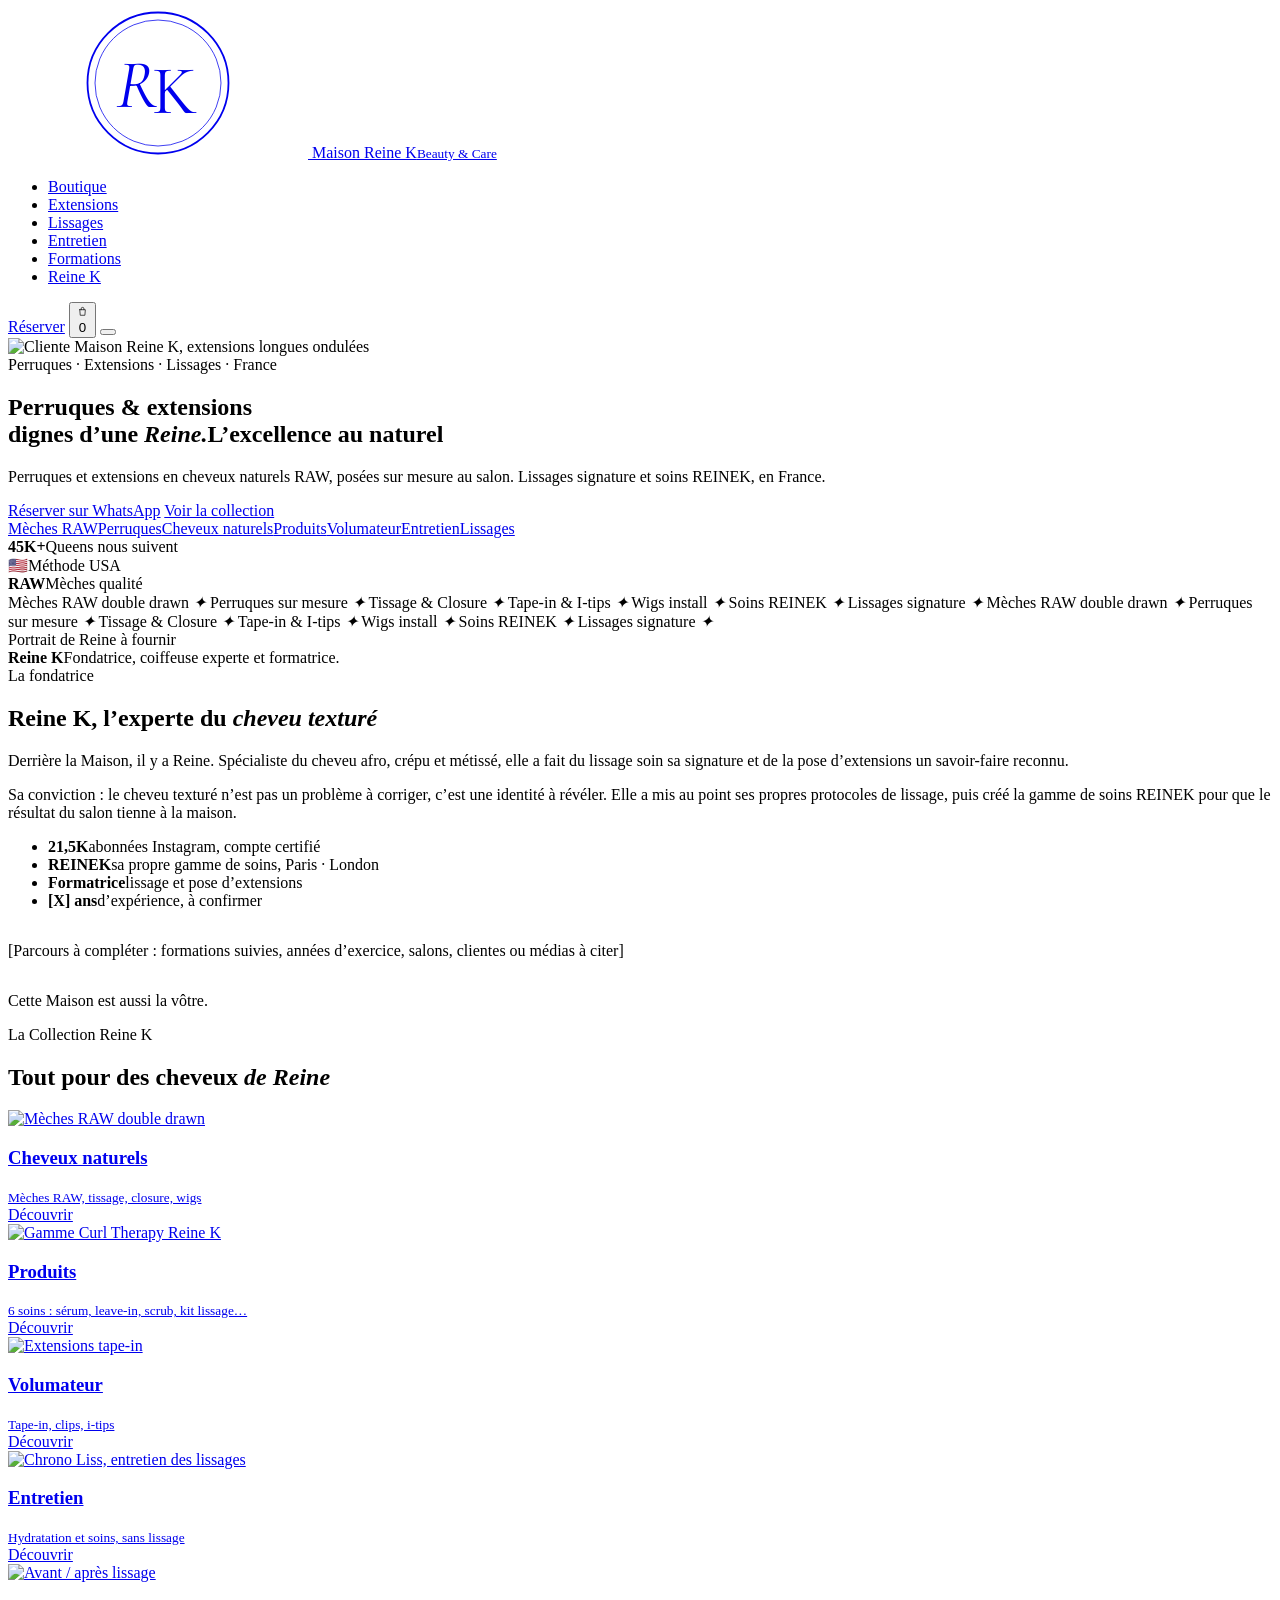
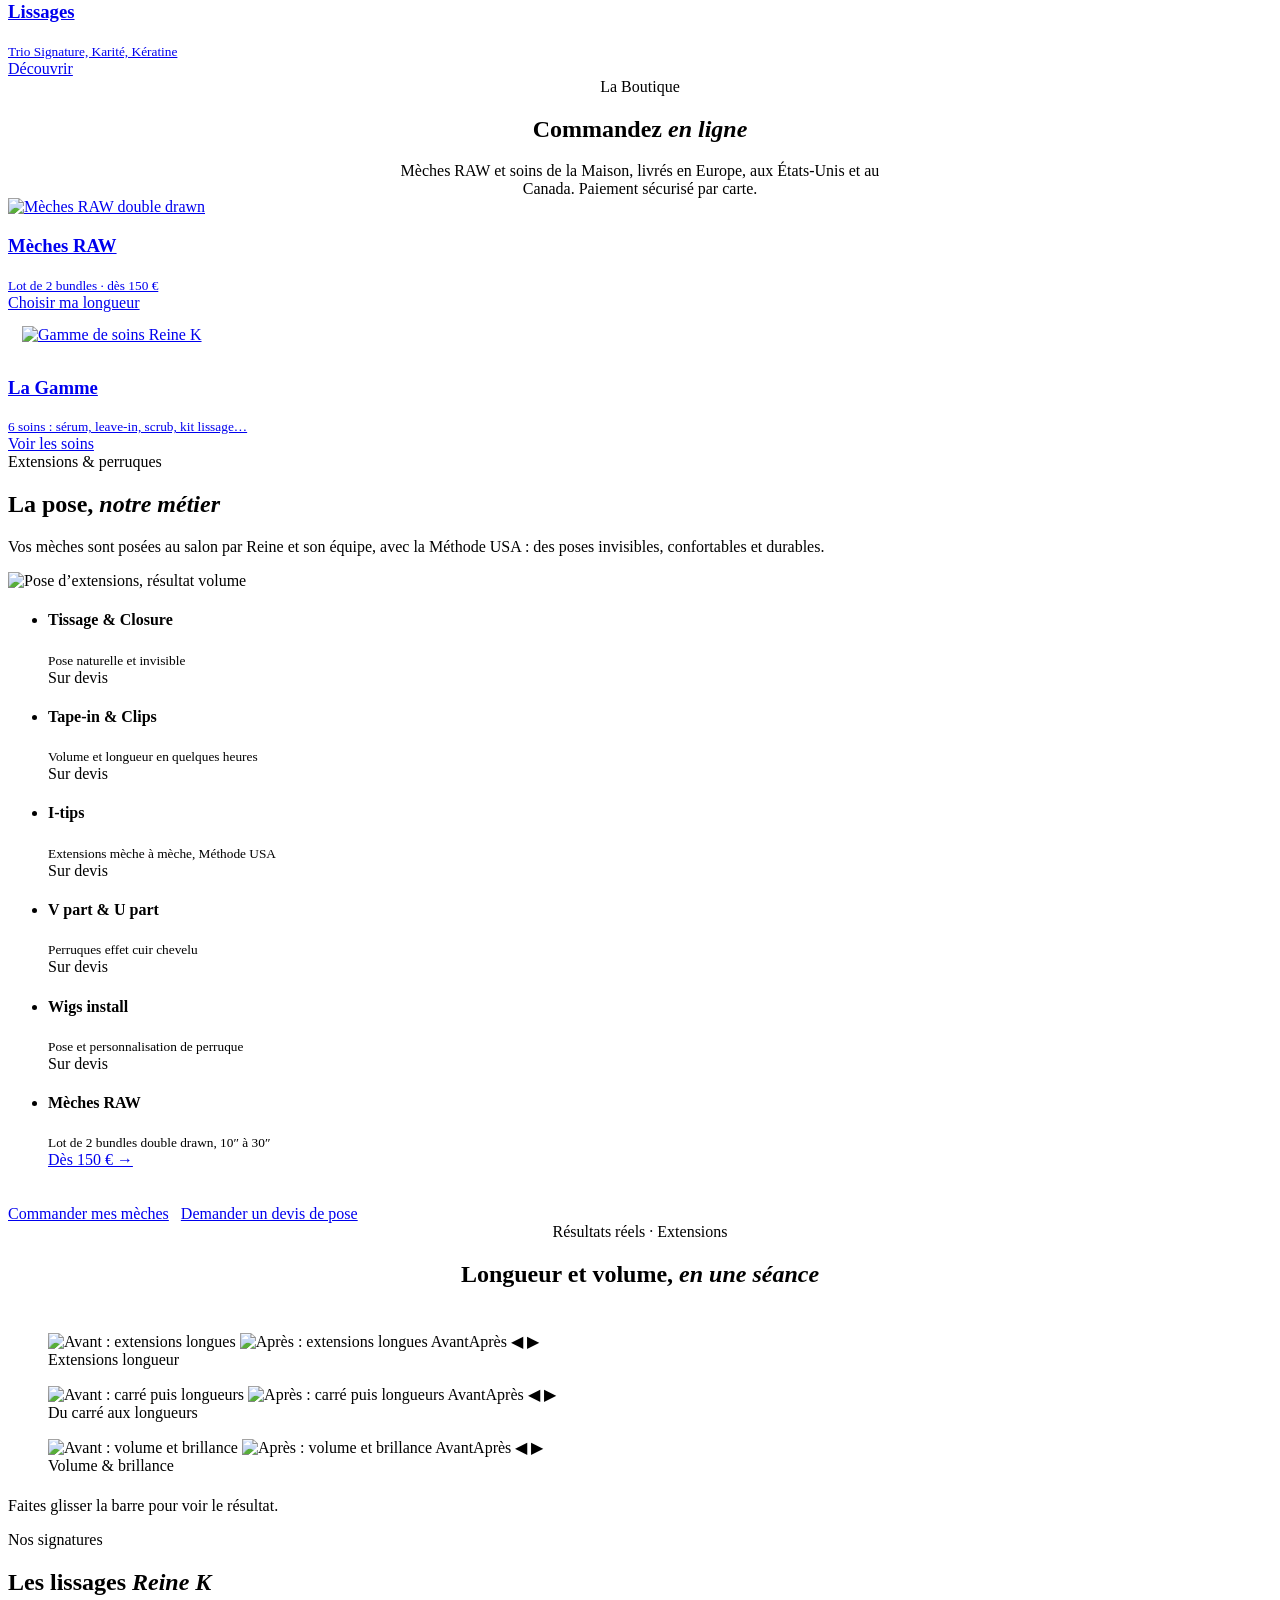
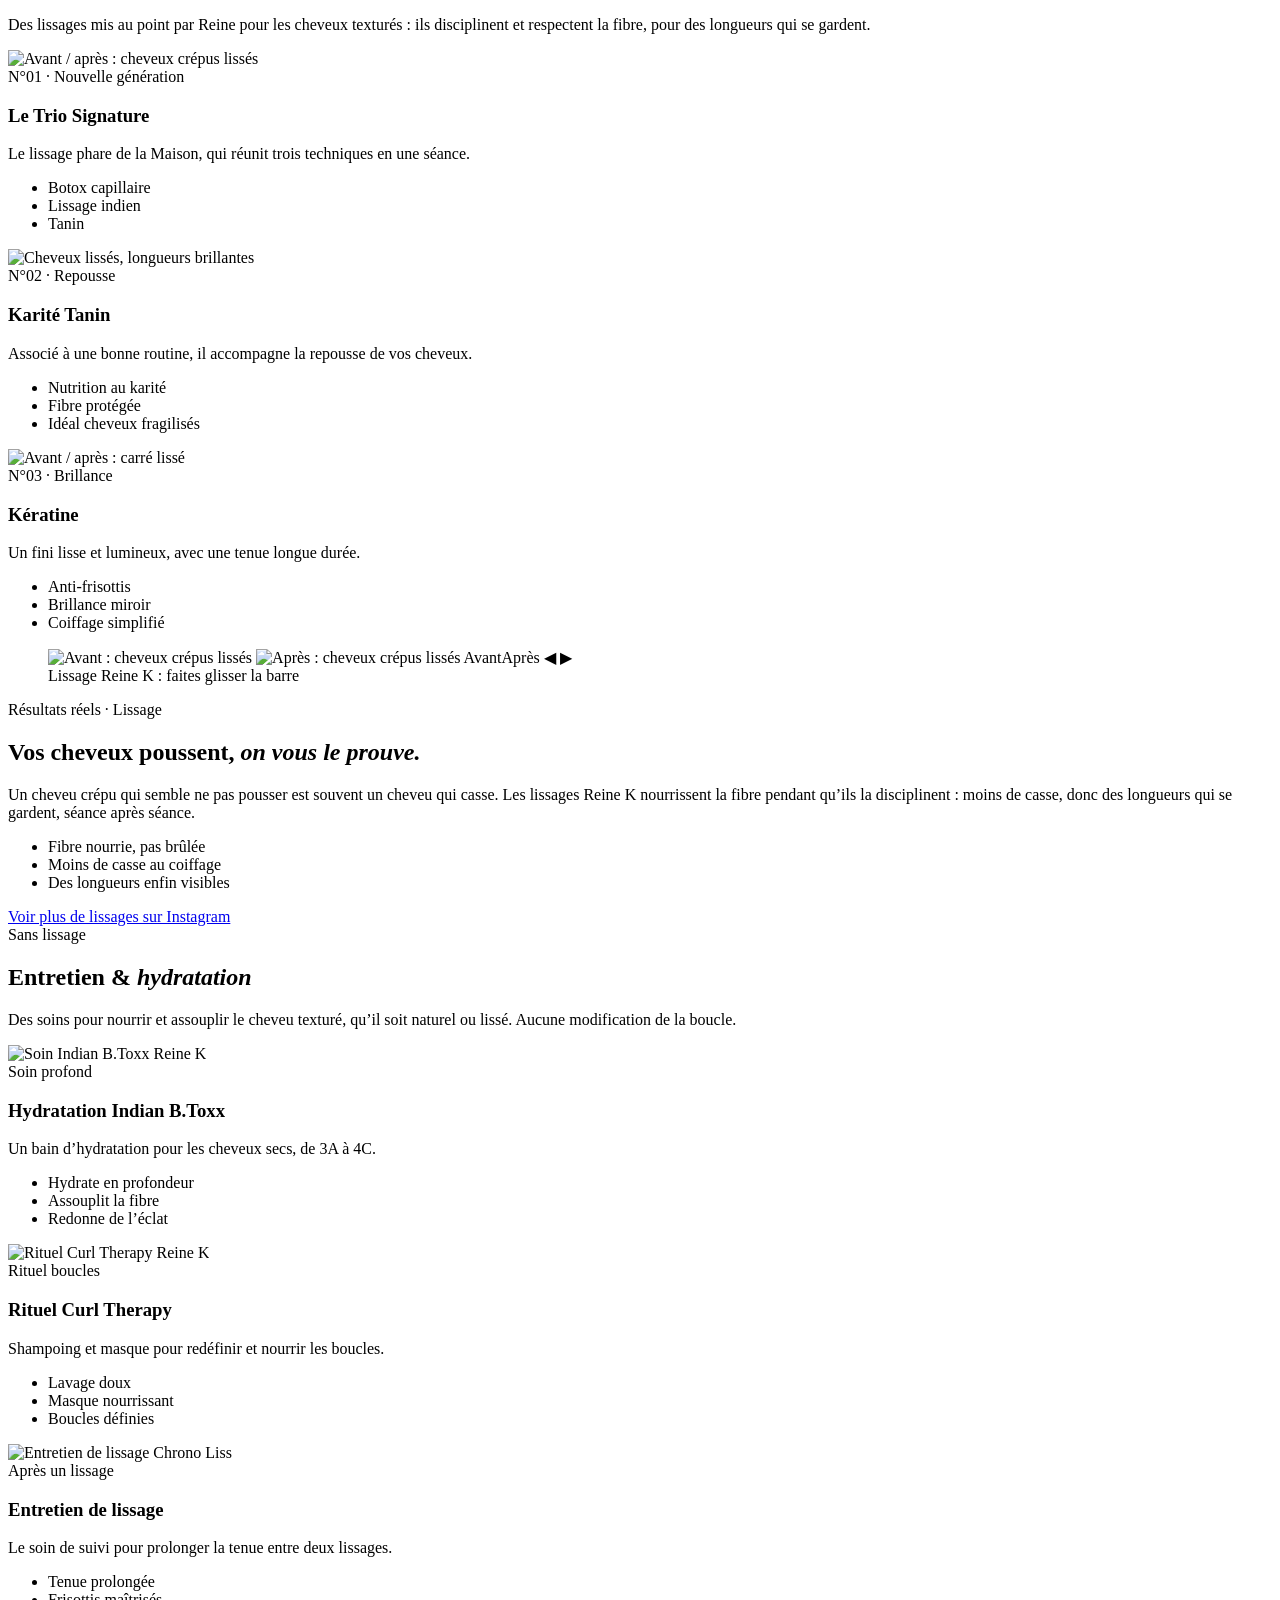
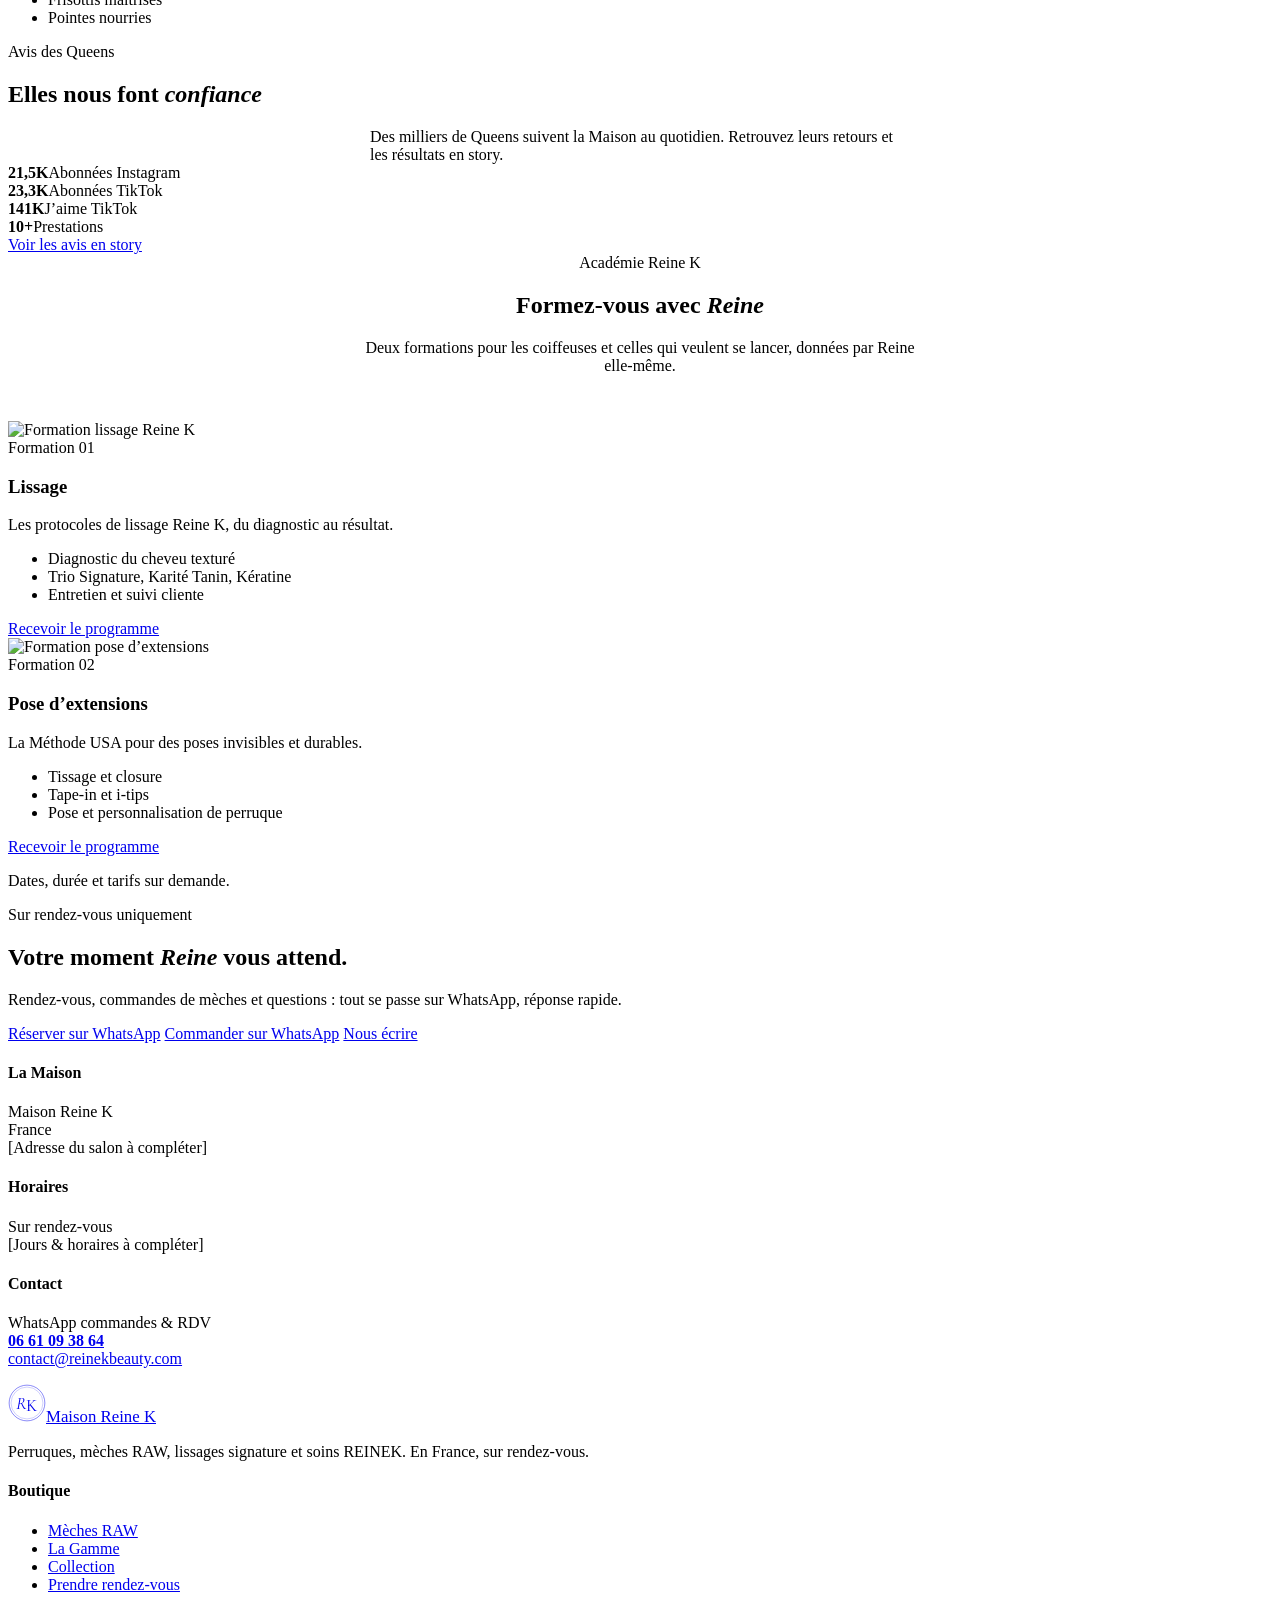
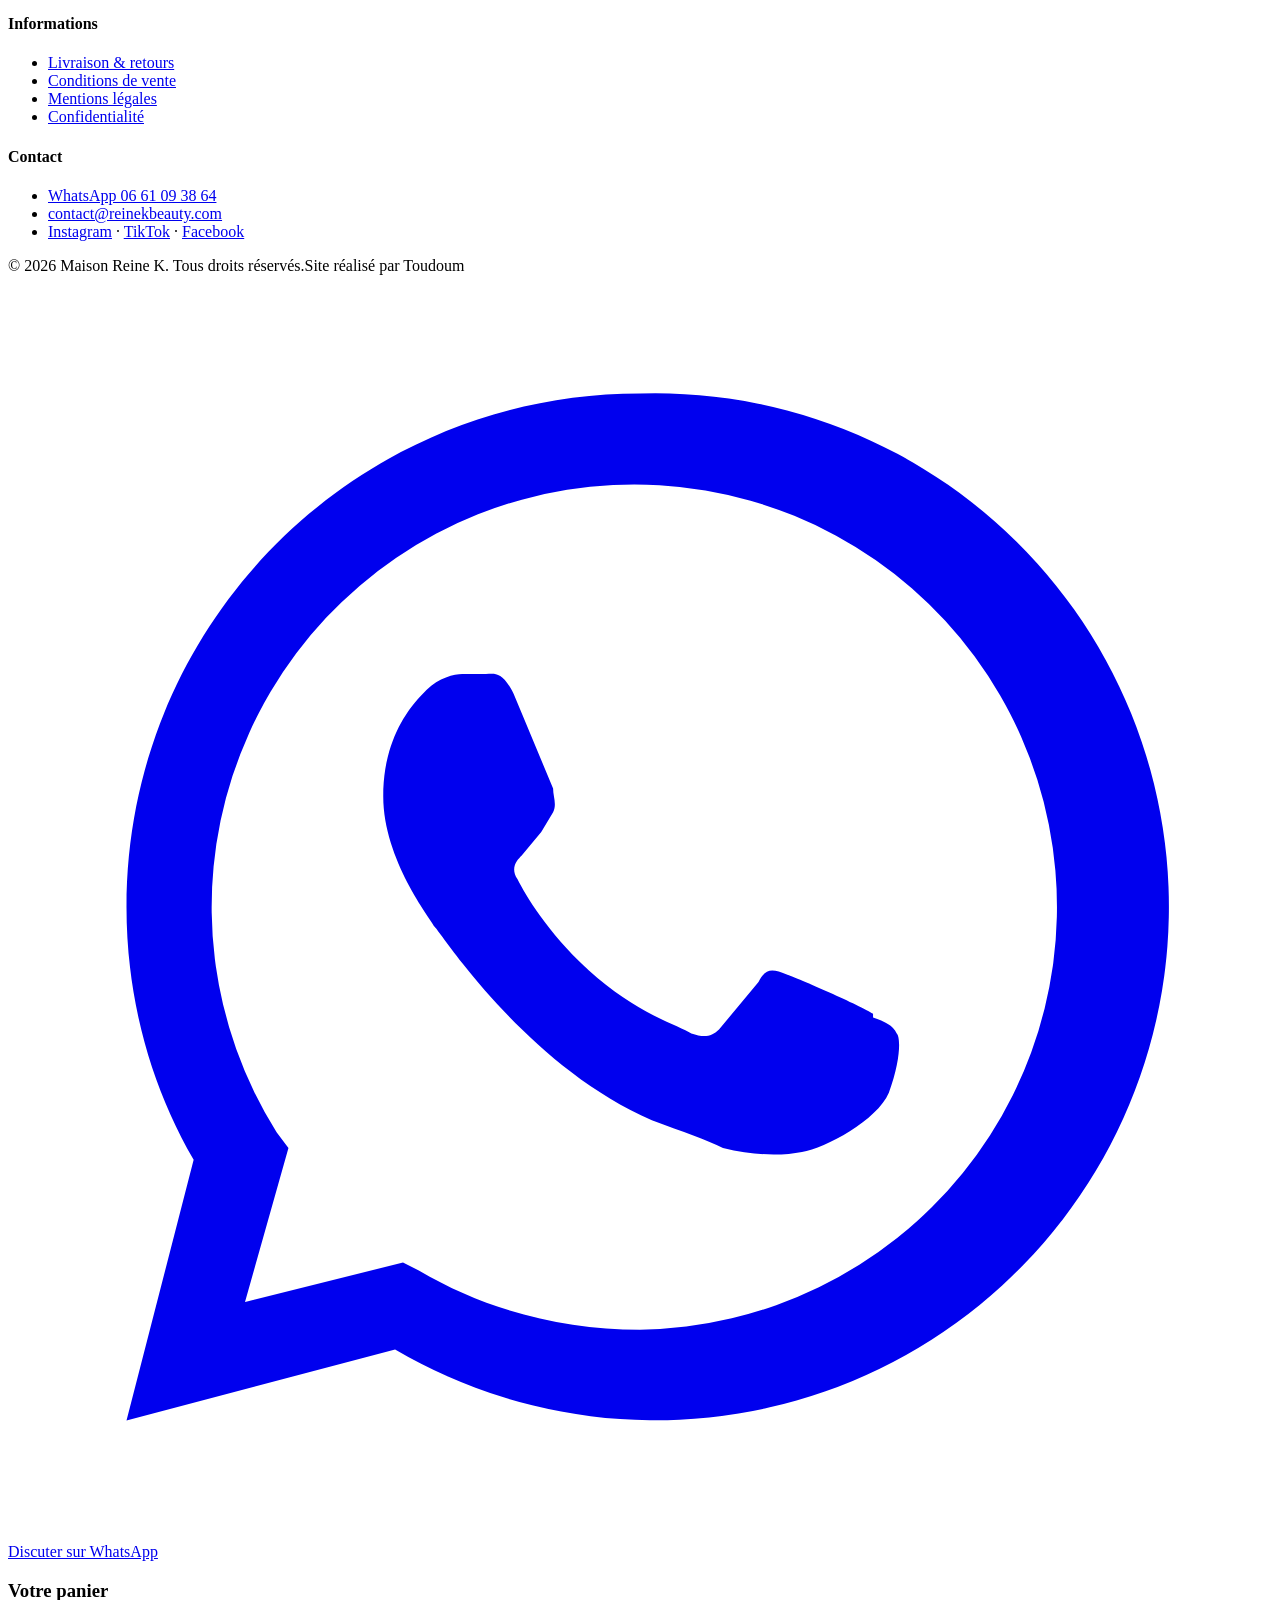
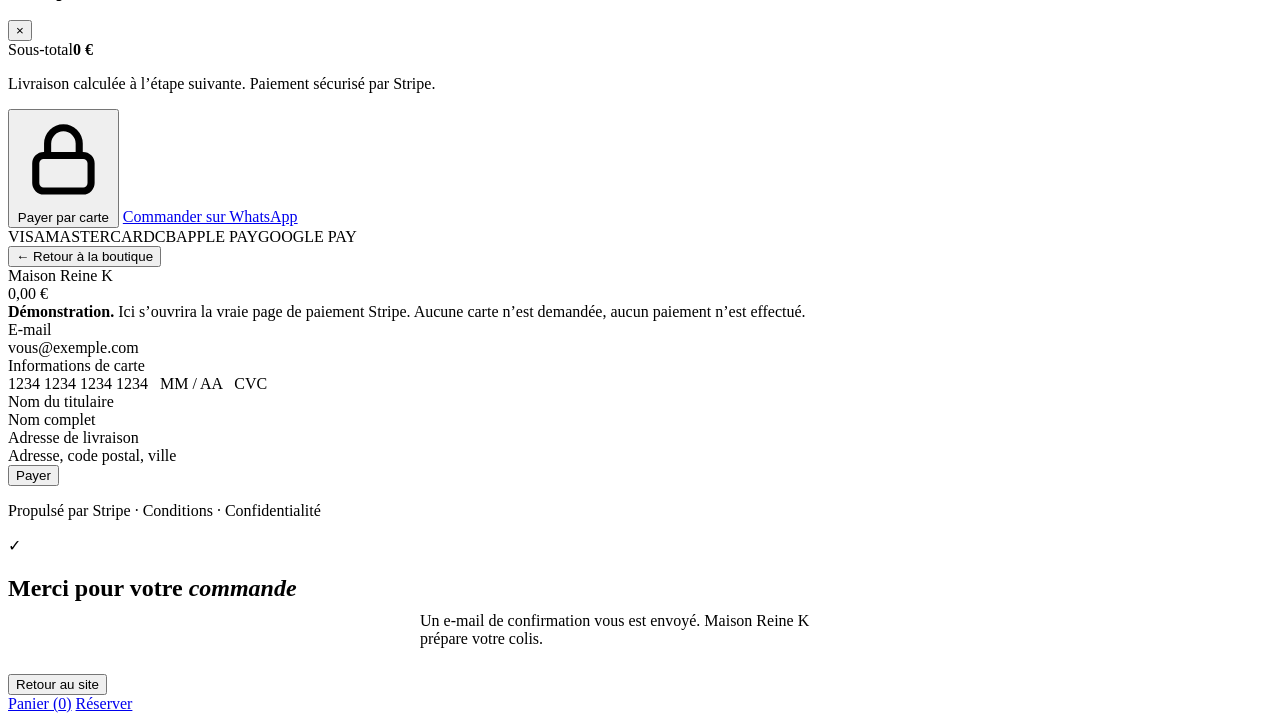
==== index.html @ 0d4e01a4 "Add files via upload" ====
<!DOCTYPE html>
<html lang="fr">
<head>
<meta charset="UTF-8">
<meta name="viewport" content="width=device-width, initial-scale=1.0">
<title>Maison Reine K — Perruques, extensions & mèches RAW</title>
<meta name="description" content="Maison Reine K : perruques, mèches RAW double drawn (10″ à 30″), tissage, tape-in, i-tips, lissages signature et soins REINEK. En France, sur rendez-vous. Livraison en Europe, aux USA et au Canada.">
<link rel="icon" href="data:image/svg+xml,%3Csvg xmlns='http://www.w3.org/2000/svg' viewBox='0 0 100 100'%3E%3Crect width='100' height='100' fill='%231c1b1b'/%3E%3Ctext x='50' y='68' font-size='48' font-family='Georgia' fill='%23fff' text-anchor='middle'%3ERK%3C/text%3E%3C/svg%3E">
<meta property="og:title" content="Maison Reine K — Perruques, extensions & mèches RAW">
<meta property="og:description" content="Maison Reine K : perruques, mèches RAW double drawn (10″ à 30″), tissage, tape-in, i-tips, lissages signature et soins REINEK. En France, sur rendez-vous. Livraison en Europe, aux USA et au Canada.">
<meta property="og:image" content="img/hero-cliente.jpg">
<meta property="og:type" content="website">
<link rel="preconnect" href="https://fonts.googleapis.com">
<link rel="preconnect" href="https://fonts.gstatic.com" crossorigin>
<link href="https://fonts.googleapis.com/css2?family=Cormorant+Garamond:ital,wght@0,400;0,500;0,600;1,400;1,500&family=Jost:wght@300;400;500&family=Pinyon+Script&display=swap" rel="stylesheet">
<link rel="stylesheet" href="css/style.css">
</head>
<body>

<svg width="0" height="0" style="position:absolute">
  <symbol id="rk" viewBox="0 0 100 100">
    <circle cx="50" cy="50" r="47" fill="none" stroke="currentColor" stroke-width="1.2"/>
    <circle cx="50" cy="50" r="42" fill="none" stroke="currentColor" stroke-width=".5"/>
    <text x="36" y="66" font-size="46" fill="currentColor" font-style="italic" text-anchor="middle" font-family="Cormorant Garamond, serif">R</text>
    <text x="61" y="70" font-size="46" fill="currentColor" text-anchor="middle" font-family="Cormorant Garamond, serif">K</text>
  </symbol>
</svg>

<header id="haut">
  <div class="wrap nav">
    <a href="index.html" class="logo" aria-label="Maison Reine K, accueil">
      <svg class="mono"><use href="#rk"/></svg>
      <span class="logo-txt">Maison Reine K<small>Beauty & Care</small></span>
    </a>
    <ul class="menu" id="menu">
      <li><a href="boutique.html">Boutique</a></li>
      <li><a href="index.html#prestations">Extensions</a></li>
      <li><a href="index.html#lissages">Lissages</a></li>
      <li><a href="index.html#entretien">Entretien</a></li>
      <li><a href="index.html#formation">Formations</a></li>
      <li><a href="index.html#reine">Reine K</a></li>
    </ul>
    <div class="nav-droite">
      <a href="index.html#rdv" class="btn btn-or">Réserver</a>
      <button class="btn-panier" id="ouvrir-panier" aria-label="Ouvrir le panier">
        <svg viewBox="0 0 24 24" fill="none" stroke="currentColor" stroke-width="1.5" stroke-linecap="round" stroke-linejoin="round"><path d="M6 8h12l-1 12H7L6 8z"/><path d="M9 8V6a3 3 0 0 1 6 0v2"/></svg>
        <span class="nb" id="nb-panier">0</span>
      </button>
      <button class="burger" id="burger" aria-label="Menu"><span></span><span></span><span></span></button>
    </div>
  </div>
</header>

<section class="hero">
  <div class="visuel"><img src="img/hero-cliente.jpg" alt="Cliente Maison Reine K, extensions longues ondulées" style="object-position:50% 25%"></div>
  <div class="wrap">
    <div class="hero-in">
      <span class="eyebrow">Perruques · Extensions · Lissages · France</span>
      <h1>Perruques & extensions<br>dignes d’une <em>Reine.</em><span class="script">L’excellence au naturel</span></h1>
      <p>Perruques et extensions en cheveux naturels RAW, posées sur mesure au salon. Lissages signature et soins REINEK, en France.</p>
      <div class="ctas">
        <a href="https://wa.me/33661093864?text=Bonjour%20Maison%20Reine%20K%2C%20je%20souhaite%20prendre%20rendez-vous." class="btn btn-or" target="_blank" rel="noopener">Réserver sur WhatsApp</a>
        <a href="#collection" class="btn btn-ligne">Voir la collection</a>
      </div>
      <nav class="pastilles" aria-label="Collection">
        <a href="boutique.html#tarifs">Mèches RAW</a><a href="#collection">Perruques</a><a href="#collection">Cheveux naturels</a><a href="#collection">Produits</a><a href="#collection">Volumateur</a><a href="#entretien">Entretien</a><a href="#lissages">Lissages</a>
      </nav>
      <div class="hero-meta">
        <div><b>45K+</b><span>Queens nous suivent</span></div>
        <div><b>🇺🇸</b><span>Méthode USA</span></div>
        <div><b>RAW</b><span>Mèches qualité</span></div>
      </div>
    </div>
  </div>
</section>

<div class="bandeau" aria-hidden="true"><div>
  Mèches RAW double drawn <i>✦</i> Perruques sur mesure <i>✦</i> Tissage & Closure <i>✦</i> Tape-in & I-tips <i>✦</i> Wigs install <i>✦</i> Soins REINEK <i>✦</i> Lissages signature <i>✦</i>
  Mèches RAW double drawn <i>✦</i> Perruques sur mesure <i>✦</i> Tissage & Closure <i>✦</i> Tape-in & I-tips <i>✦</i> Wigs install <i>✦</i> Soins REINEK <i>✦</i> Lissages signature <i>✦</i>
</div></div>

<section id="reine">
  <div class="wrap maison">
    <div class="maison-img rev">
      <div class="visuel"><span class="tag">Portrait de Reine à fournir</span></div>
      <div class="badge"><b>Reine K</b>Fondatrice, coiffeuse experte et formatrice.</div>
    </div>
    <div class="rev">
      <span class="eyebrow">La fondatrice</span>
      <h2>Reine K, l’experte du <em>cheveu texturé</em></h2>
      <p>Derrière la Maison, il y a Reine. Spécialiste du cheveu afro, crépu et métissé, elle a fait du lissage soin sa signature et de la pose d’extensions un savoir-faire reconnu.</p>
      <p>Sa conviction : le cheveu texturé n’est pas un problème à corriger, c’est une identité à révéler. Elle a mis au point ses propres protocoles de lissage, puis créé la gamme de soins REINEK pour que le résultat du salon tienne à la maison.</p>
      <ul class="autorite">
        <li><b>21,5K</b><span>abonnées Instagram, compte certifié</span></li>
        <li><b>REINEK</b><span>sa propre gamme de soins, Paris · London</span></li>
        <li><b>Formatrice</b><span>lissage et pose d’extensions</span></li>
        <li><b class="a-completer">[X] ans</b><span>d’expérience, à confirmer</span></li>
      </ul>
      <p class="a-completer" style="display:inline-block">[Parcours à compléter : formations suivies, années d’exercice, salons, clientes ou médias à citer]</p>
      <p class="signature">Cette Maison est aussi la vôtre.</p>
    </div>
  </div>
</section>

<section class="collection" id="collection">
  <div class="wrap">
    <div class="centre rev">
      <span class="eyebrow">La Collection Reine K</span>
      <h2>Tout pour des cheveux <em>de Reine</em></h2>
    </div>
    <div class="tuiles">
      <a href="#prestations" class="tuile rev"><div class="visuel"><img src="img/meches-raw.jpg" alt="Mèches RAW double drawn" loading="lazy" style="object-position:50% 45%"></div><div class="txt"><div><h3>Cheveux naturels</h3><small>Mèches RAW, tissage, closure, wigs</small></div><span class="voir">Découvrir</span></div></a>
      <a href="boutique.html#gamme" class="tuile rev"><div class="visuel"><img src="img/curl-therapy-rouge.jpg" alt="Gamme Curl Therapy Reine K" loading="lazy" style="object-position:50% 50%"></div><div class="txt"><div><h3>Produits</h3><small>6 soins : sérum, leave-in, scrub, kit lissage…</small></div><span class="voir">Découvrir</span></div></a>
      <a href="#prestations" class="tuile rev"><div class="visuel"><img src="img/tape-in.jpg" alt="Extensions tape-in" loading="lazy" style="object-position:50% 45%"></div><div class="txt"><div><h3>Volumateur</h3><small>Tape-in, clips, i-tips</small></div><span class="voir">Découvrir</span></div></a>
      <a href="#entretien" class="tuile rev"><div class="visuel"><img src="img/chrono-liss.jpg" alt="Chrono Liss, entretien des lissages" loading="lazy" style="object-position:50% 50%"></div><div class="txt"><div><h3>Entretien</h3><small>Hydratation et soins, sans lissage</small></div><span class="voir">Découvrir</span></div></a>
      <a href="#lissages" class="tuile rev"><div class="visuel"><img src="img/avant-apres-lissage.jpg" alt="Avant / après lissage" loading="lazy" style="object-position:50% 45%"></div><div class="txt"><div><h3>Lissages</h3><small>Trio Signature, Karité, Kératine</small></div><span class="voir">Découvrir</span></div></a>
    </div>
  </div>
</section>

<section class="vers-boutique" id="boutique">
  <div class="wrap">
    <div class="rev" style="text-align:center">
      <span class="eyebrow">La Boutique</span>
      <h2>Commandez <em>en ligne</em></h2>
      <p style="max-width:520px;margin:0 auto">Mèches RAW et soins de la Maison, livrés en Europe, aux États-Unis et au Canada. Paiement sécurisé par carte.</p>
    </div>
    <div class="vers-grille">
      <a href="boutique.html#tarifs" class="vers-carte rev"><div class="visuel"><img src="img/meches-raw.jpg" alt="Mèches RAW double drawn" loading="lazy" style="object-position:50% 45%"></div><div class="txt"><div><h3>Mèches RAW</h3><small>Lot de 2 bundles · dès 150 €</small></div><span class="voir">Choisir ma longueur</span></div></a>
      <a href="boutique.html#gamme" class="vers-carte rev"><div class="visuel" style="background:#fff"><img src="img/curl-therapy-rouge.jpg" alt="Gamme de soins Reine K" loading="lazy" style="object-fit:contain;padding:14px"></div><div class="txt"><div><h3>La Gamme</h3><small>6 soins : sérum, leave-in, scrub, kit lissage…</small></div><span class="voir">Voir les soins</span></div></a>
    </div>
  </div>
</section>

<section id="prestations">
  <div class="wrap">
    <div class="entete rev">
      <div><span class="eyebrow">Extensions & perruques</span><h2>La pose, <em>notre métier</em></h2></div>
      <p>Vos mèches sont posées au salon par Reine et son équipe, avec la Méthode USA : des poses invisibles, confortables et durables.</p>
    </div>
    <div class="panneau actif" id="p1">
      <div class="visuel"><img src="img/avant-apres-volume.jpg" alt="Pose d’extensions, résultat volume" loading="lazy" style="object-position:50% 30%"></div>
      <ul class="liste-p">
        <li><div><h4>Tissage & Closure</h4><small>Pose naturelle et invisible</small></div><span class="prix">Sur devis</span></li>
        <li><div><h4>Tape-in & Clips</h4><small>Volume et longueur en quelques heures</small></div><span class="prix">Sur devis</span></li>
        <li><div><h4>I-tips</h4><small>Extensions mèche à mèche, Méthode USA</small></div><span class="prix">Sur devis</span></li>
        <li><div><h4>V part & U part</h4><small>Perruques effet cuir chevelu</small></div><span class="prix">Sur devis</span></li>
        <li><div><h4>Wigs install</h4><small>Pose et personnalisation de perruque</small></div><span class="prix">Sur devis</span></li>
        <li><div><h4>Mèches RAW</h4><small>Lot de 2 bundles double drawn, 10″ à 30″</small></div><a class="prix" href="boutique.html#tarifs">Dès 150 € →</a></li>
      </ul>
    </div>
    <div class="rev" style="margin-top:36px;display:flex;gap:12px;flex-wrap:wrap">
      <a href="boutique.html#tarifs" class="btn btn-or">Commander mes mèches</a>
      <a href="https://wa.me/33661093864?text=Bonjour%20Maison%20Reine%20K%2C%20je%20souhaite%20un%20devis%20pour%20une%20pose%20d%27extensions." class="btn btn-sombre" target="_blank" rel="noopener">Demander un devis de pose</a>
    </div>
  </div>
</section>

<section class="ext-resultats" id="extensions-avant-apres">
  <div class="wrap">
    <div class="rev" style="text-align:center;margin-bottom:44px"><span class="eyebrow">Résultats réels · Extensions</span><h2>Longueur et volume, <em>en une séance</em></h2></div>
    <div class="compare-grille trois"><figure class="rev"><div class="compare" data-compare>
      <img class="avant" src="img/ba-long-avant.jpg" alt="Avant : extensions longues" loading="lazy">
      <img class="apres" src="img/ba-long-apres.jpg" alt="Après : extensions longues" loading="lazy">
      <span class="lab lab-a">Avant</span><span class="lab lab-b">Après</span>
      <span class="barre"></span><span class="poignee">◀ ▶</span>
    </div><figcaption class="compare-lg">Extensions longueur</figcaption></figure><figure class="rev"><div class="compare" data-compare>
      <img class="avant" src="img/ba-bob-avant.jpg" alt="Avant : carré puis longueurs" loading="lazy">
      <img class="apres" src="img/ba-bob-apres.jpg" alt="Après : carré puis longueurs" loading="lazy">
      <span class="lab lab-a">Avant</span><span class="lab lab-b">Après</span>
      <span class="barre"></span><span class="poignee">◀ ▶</span>
    </div><figcaption class="compare-lg">Du carré aux longueurs</figcaption></figure><figure class="rev"><div class="compare" data-compare>
      <img class="avant" src="img/ba-volume-avant.jpg" alt="Avant : volume et brillance" loading="lazy">
      <img class="apres" src="img/ba-volume-apres.jpg" alt="Après : volume et brillance" loading="lazy">
      <span class="lab lab-a">Avant</span><span class="lab lab-b">Après</span>
      <span class="barre"></span><span class="poignee">◀ ▶</span>
    </div><figcaption class="compare-lg">Volume & brillance</figcaption></figure></div>
    <p class="note-maquette" style="margin-top:22px">Faites glisser la barre pour voir le résultat.</p>
  </div>
</section>

<section class="sombre" id="lissages">
  <div class="wrap">
    <div class="entete rev">
      <div><span class="eyebrow">Nos signatures</span><h2>Les lissages <em>Reine K</em></h2></div>
      <p>Des lissages mis au point par Reine pour les cheveux texturés : ils disciplinent et respectent la fibre, pour des longueurs qui se gardent.</p>
    </div>
    <div class="lissages">
      <article class="carte-l rev">
        <div class="visuel"><img src="img/avant-apres-lissage.jpg" alt="Avant / après : cheveux crépus lissés" loading="lazy" style="object-position:50% 45%"></div>
        <div class="corps">
          <span class="num">N°01 · Nouvelle génération</span>
          <h3>Le Trio Signature</h3>
          <p>Le lissage phare de la Maison, qui réunit trois techniques en une séance.</p>
          <ul><li>Botox capillaire</li><li>Lissage indien</li><li>Tanin</li></ul>
        </div>
      </article>
      <article class="carte-l rev">
        <div class="visuel bx"><img src="img/hero-cliente.jpg" alt="Cheveux lissés, longueurs brillantes" loading="lazy" style="object-position:50% 30%"></div>
        <div class="corps">
          <span class="num">N°02 · Repousse</span>
          <h3>Karité Tanin</h3>
          <p>Associé à une bonne routine, il accompagne la repousse de vos cheveux.</p>
          <ul><li>Nutrition au karité</li><li>Fibre protégée</li><li>Idéal cheveux fragilisés</li></ul>
        </div>
      </article>
      <article class="carte-l rev">
        <div class="visuel"><img src="img/avant-apres-bob.jpg" alt="Avant / après : carré lissé" loading="lazy" style="object-position:50% 45%"></div>
        <div class="corps">
          <span class="num">N°03 · Brillance</span>
          <h3>Kératine</h3>
          <p>Un fini lisse et lumineux, avec une tenue longue durée.</p>
          <ul><li>Anti-frisottis</li><li>Brillance miroir</li><li>Coiffage simplifié</li></ul>
        </div>
      </article>
    </div>
  </div>
</section>

<section class="resultats" id="resultats">
  <div class="wrap">
    <div class="pousse">
      <div class="rev"><figure class="rev"><div class="compare" data-compare>
      <img class="avant" src="img/ba-lissage-avant.jpg" alt="Avant : cheveux crépus lissés" loading="lazy">
      <img class="apres" src="img/ba-lissage-apres.jpg" alt="Après : cheveux crépus lissés" loading="lazy">
      <span class="lab lab-a">Avant</span><span class="lab lab-b">Après</span>
      <span class="barre"></span><span class="poignee">◀ ▶</span>
    </div><figcaption class="compare-lg">Lissage Reine K : faites glisser la barre</figcaption></figure></div>
      <div class="rev">
        <span class="eyebrow">Résultats réels · Lissage</span>
        <h2>Vos cheveux poussent, <em>on vous le prouve.</em></h2>
        <p>Un cheveu crépu qui semble ne pas pousser est souvent un cheveu qui casse. Les lissages Reine K nourrissent la fibre pendant qu’ils la disciplinent : moins de casse, donc des longueurs qui se gardent, séance après séance.</p>
        <ul class="points">
          <li>Fibre nourrie, pas brûlée</li>
          <li>Moins de casse au coiffage</li>
          <li>Des longueurs enfin visibles</li>
        </ul>
        <a href="https://www.instagram.com/reinek_beauty/" class="btn btn-sombre" target="_blank" rel="noopener">Voir plus de lissages sur Instagram</a>
      </div>
    </div>
  </div>
</section>

<section class="entretien" id="entretien">
  <div class="wrap">
    <div class="entete rev">
      <div><span class="eyebrow">Sans lissage</span><h2>Entretien & <em>hydratation</em></h2></div>
      <p>Des soins pour nourrir et assouplir le cheveu texturé, qu’il soit naturel ou lissé. Aucune modification de la boucle.</p>
    </div>
    <div class="lissages">
      <article class="carte-l rev">
        <div class="visuel pack"><img src="img/indian-btoxx.jpg" alt="Soin Indian B.Toxx Reine K" loading="lazy"></div>
        <div class="corps">
          <span class="num">Soin profond</span>
          <h3>Hydratation Indian B.Toxx</h3>
          <p>Un bain d’hydratation pour les cheveux secs, de 3A à 4C.</p>
          <ul><li>Hydrate en profondeur</li><li>Assouplit la fibre</li><li>Redonne de l’éclat</li></ul>
        </div>
      </article>
      <article class="carte-l rev">
        <div class="visuel pack"><img src="img/curl-therapy-vert.jpg" alt="Rituel Curl Therapy Reine K" loading="lazy"></div>
        <div class="corps">
          <span class="num">Rituel boucles</span>
          <h3>Rituel Curl Therapy</h3>
          <p>Shampoing et masque pour redéfinir et nourrir les boucles.</p>
          <ul><li>Lavage doux</li><li>Masque nourrissant</li><li>Boucles définies</li></ul>
        </div>
      </article>
      <article class="carte-l rev">
        <div class="visuel pack"><img src="img/chrono-liss.jpg" alt="Entretien de lissage Chrono Liss" loading="lazy"></div>
        <div class="corps">
          <span class="num">Après un lissage</span>
          <h3>Entretien de lissage</h3>
          <p>Le soin de suivi pour prolonger la tenue entre deux lissages.</p>
          <ul><li>Tenue prolongée</li><li>Frisottis maîtrisés</li><li>Pointes nourries</li></ul>
        </div>
      </article>
    </div>
  </div>
</section>

<section class="preuve">
  <div class="wrap">
    <div class="rev">
      <span class="eyebrow">Avis des Queens</span>
      <h2>Elles nous font <em>confiance</em></h2>
      <p style="max-width:540px;margin:0 auto">Des milliers de Queens suivent la Maison au quotidien. Retrouvez leurs retours et les résultats en story.</p>
      <div class="preuve-chiffres">
        <div><b>21,5K</b><span>Abonnées Instagram</span></div>
        <div><b>23,3K</b><span>Abonnées TikTok</span></div>
        <div><b>141K</b><span>J’aime TikTok</span></div>
        <div><b>10+</b><span>Prestations</span></div>
      </div>
      <a href="https://www.instagram.com/reinek_beauty/" class="btn btn-sombre" target="_blank" rel="noopener">Voir les avis en story</a>
    </div>
  </div>
</section>

<section class="formations" id="formation">
  <div class="wrap">
    <div class="rev" style="text-align:center;margin-bottom:46px">
      <span class="eyebrow">Académie Reine K</span>
      <h2>Formez-vous avec <em>Reine</em></h2>
      <p style="max-width:560px;margin:0 auto">Deux formations pour les coiffeuses et celles qui veulent se lancer, données par Reine elle-même.</p>
    </div>
    <div class="formations-grille">
      <article class="formation-carte rev">
        <div class="visuel"><img src="img/avant-apres-lissage.jpg" alt="Formation lissage Reine K" loading="lazy" style="object-position:50% 40%"></div>
        <div class="corps">
          <span class="num">Formation 01</span>
          <h3>Lissage</h3>
          <p>Les protocoles de lissage Reine K, du diagnostic au résultat.</p>
          <ul><li>Diagnostic du cheveu texturé</li><li>Trio Signature, Karité Tanin, Kératine</li><li>Entretien et suivi cliente</li></ul>
          <a href="https://wa.me/33661093864?text=Bonjour%20Reine%2C%20je%20souhaite%20recevoir%20le%20programme%20de%20la%20formation%20Lissage." class="btn btn-or" target="_blank" rel="noopener">Recevoir le programme</a>
        </div>
      </article>
      <article class="formation-carte rev">
        <div class="visuel"><img src="img/tape-in.jpg" alt="Formation pose d’extensions" loading="lazy" style="object-position:50% 45%"></div>
        <div class="corps">
          <span class="num">Formation 02</span>
          <h3>Pose d’extensions</h3>
          <p>La Méthode USA pour des poses invisibles et durables.</p>
          <ul><li>Tissage et closure</li><li>Tape-in et i-tips</li><li>Pose et personnalisation de perruque</li></ul>
          <a href="https://wa.me/33661093864?text=Bonjour%20Reine%2C%20je%20souhaite%20recevoir%20le%20programme%20de%20la%20formation%20Pose%20d%27extensions." class="btn btn-or" target="_blank" rel="noopener">Recevoir le programme</a>
        </div>
      </article>
    </div>
    <p class="note-maquette">Dates, durée et tarifs sur demande.</p>
  </div>
</section>

<section class="rdv" id="rdv">
  <div class="wrap">
    <span class="eyebrow">Sur rendez-vous uniquement</span>
    <h2>Votre moment <em>Reine</em> vous attend.</h2>
    <p>Rendez-vous, commandes de mèches et questions : tout se passe sur WhatsApp, réponse rapide.</p>
    <div class="ctas">
      <a href="https://wa.me/33661093864?text=Bonjour%20Maison%20Reine%20K%2C%20je%20souhaite%20prendre%20rendez-vous." class="btn btn-or" target="_blank" rel="noopener">Réserver sur WhatsApp</a>
      <a href="https://wa.me/33661093864?text=Bonjour%20Maison%20Reine%20K%2C%20je%20souhaite%20passer%20commande." class="btn btn-ligne" target="_blank" rel="noopener">Commander sur WhatsApp</a>
      <a href="mailto:contact@reinekbeauty.com" class="btn btn-ligne">Nous écrire</a>
    </div>
    <div class="infos">
      <div><h4>La Maison</h4><p>Maison Reine K<br>France<br>[Adresse du salon à compléter]</p></div>
      <div><h4>Horaires</h4><p>Sur rendez-vous<br>[Jours & horaires à compléter]</p></div>
      <div><h4>Contact</h4><p>WhatsApp commandes & RDV<br><a href="https://wa.me/33661093864"><b>06 61 09 38 64</b></a><br><a href="mailto:contact@reinekbeauty.com">contact@reinekbeauty.com</a></p></div>
    </div>
  </div>
</section>

<footer>
  <div class="wrap">
    <div class="pied-grille">
      <div>
        <a href="index.html" class="logo"><svg class="mono" style="width:38px;height:38px"><use href="#rk"/></svg><span class="logo-txt" style="font-size:1.05rem">Maison Reine K</span></a>
        <p>Perruques, mèches RAW, lissages signature et soins REINEK. En France, sur rendez-vous.</p>
      </div>
      <div>
        <h4>Boutique</h4>
        <ul>
          <li><a href="boutique.html#tarifs">Mèches RAW</a></li>
          <li><a href="boutique.html#gamme">La Gamme</a></li>
          <li><a href="index.html#collection">Collection</a></li>
          <li><a href="index.html#rdv">Prendre rendez-vous</a></li>
        </ul>
      </div>
      <div>
        <h4>Informations</h4>
        <ul>
          <li><a href="livraison-retours.html">Livraison & retours</a></li>
          <li><a href="cgv.html">Conditions de vente</a></li>
          <li><a href="mentions-legales.html">Mentions légales</a></li>
          <li><a href="confidentialite.html">Confidentialité</a></li>
        </ul>
      </div>
      <div>
        <h4>Contact</h4>
        <ul>
          <li><a href="https://wa.me/33661093864" target="_blank" rel="noopener">WhatsApp 06 61 09 38 64</a></li>
          <li><a href="mailto:contact@reinekbeauty.com">contact@reinekbeauty.com</a></li>
          <li><a href="https://www.instagram.com/reinek_beauty/" target="_blank" rel="noopener">Instagram</a> · <a href="https://www.tiktok.com/@reinekbeauty" target="_blank" rel="noopener">TikTok</a> · <a href="https://www.facebook.com/Boudoirdulissag/" target="_blank" rel="noopener">Facebook</a></li>
        </ul>
      </div>
    </div>
    <div class="pied-bas"><span>© 2026 Maison Reine K. Tous droits réservés.</span><span>Site réalisé par Toudoum</span></div>
  </div>
</footer>

<a href="https://wa.me/33661093864?text=Bonjour%20Maison%20Reine%20K%2C%20j%27aimerais%20un%20renseignement." class="wa-flottant" target="_blank" rel="noopener" aria-label="Discuter sur WhatsApp">
  <svg viewBox="0 0 32 32" fill="currentColor" aria-hidden="true"><path d="M16 3C8.8 3 3 8.8 3 16c0 2.3.6 4.5 1.7 6.4L3 29l6.8-1.8A13 13 0 1 0 16 3zm0 23.7c-2 0-3.9-.5-5.6-1.5l-.4-.2-4 1 1.1-3.9-.3-.4A10.7 10.7 0 1 1 16 26.7zm5.9-8c-.3-.2-1.9-.9-2.2-1-.3-.1-.5-.2-.7.2l-1 1.2c-.2.2-.4.2-.7.1-.3-.2-1.4-.5-2.6-1.6-1-.9-1.6-1.9-1.8-2.3-.2-.3 0-.5.1-.6l.5-.6.3-.5c.1-.2 0-.4 0-.6l-1-2.4c-.3-.6-.5-.5-.7-.5h-.6c-.2 0-.6.1-.9.4-.3.3-1.1 1.1-1.1 2.7s1.2 3.1 1.3 3.3c.2.2 2.3 3.5 5.5 4.9.8.3 1.4.5 1.8.7.8.2 1.5.2 2 .1.6-.1 1.9-.8 2.2-1.5.3-.8.3-1.4.2-1.5-.1-.2-.3-.3-.6-.4z"/></svg>
  <span>Discuter sur WhatsApp</span>
</a>

<div class="voile" id="voile"></div>
<aside class="tiroir" id="tiroir" aria-label="Panier" aria-hidden="true">
  <div class="tiroir-tete"><h3>Votre panier</h3><button class="tiroir-fermer" id="fermer-panier" aria-label="Fermer">×</button></div>
  <div class="tiroir-corps" id="lignes"></div>
  <div class="tiroir-pied" id="pied-panier">
    <div class="total-ligne"><span>Sous-total</span><b id="total-panier">0 €</b></div>
    <p class="info">Livraison calculée à l’étape suivante. Paiement sécurisé par Stripe.</p>
    <button type="button" class="btn btn-payer" id="payer">
      <svg viewBox="0 0 24 24" fill="none" stroke="currentColor" stroke-width="1.8" stroke-linecap="round" stroke-linejoin="round"><rect x="5" y="11" width="14" height="9" rx="2"/><path d="M8 11V8a4 4 0 0 1 8 0v3"/></svg>
      Payer par carte
    </button>
    <a href="#" class="btn btn-sombre" id="payer-wa" target="_blank" rel="noopener">Commander sur WhatsApp</a>
    <div class="moyens"><span>VISA</span><span>MASTERCARD</span><span>CB</span><span>APPLE PAY</span><span>GOOGLE PAY</span></div>
  </div>
</aside>

<div class="paiement" id="paiement" aria-hidden="true">
  <div class="pay-grille" id="pay-form">
    <div class="pay-gauche">
      <button class="pay-retour" id="pay-retour">← Retour à la boutique</button>
      <div class="pay-marchand">Maison Reine K</div>
      <div class="pay-total" id="pay-total">0,00 €</div>
      <div id="pay-items"></div>
    </div>
    <div class="pay-droite">
      <div class="pay-bandeau"><b>Démonstration.</b> Ici s’ouvrira la vraie page de paiement Stripe. Aucune carte n’est demandée, aucun paiement n’est effectué.</div>
      <label class="pay-champ">E-mail<div>vous@exemple.com</div></label>
      <label class="pay-champ">Informations de carte<div>1234 1234 1234 1234 &nbsp; MM / AA &nbsp; CVC</div></label>
      <label class="pay-champ">Nom du titulaire<div>Nom complet</div></label>
      <label class="pay-champ">Adresse de livraison<div>Adresse, code postal, ville</div></label>
      <button class="pay-ok" id="pay-ok">Payer</button>
      <p class="pay-note">Propulsé par Stripe · Conditions · Confidentialité</p>
    </div>
  </div>
  <div class="pay-merci" id="pay-merci">
    <div class="rond">✓</div>
    <h2 style="margin-bottom:10px">Merci pour votre <em>commande</em></h2>
    <p style="max-width:440px;margin:0 auto 26px">Un e-mail de confirmation vous est envoyé. Maison Reine K prépare votre colis. </p>
    <button class="btn btn-sombre" id="pay-fin" style="cursor:pointer">Retour au site</button>
  </div>
</div>

<div class="barre-mobile">
  <a href="#" id="ouvrir-panier-mobile">Panier (<span id="nb-panier-m">0</span>)</a>
  <a href="https://wa.me/33661093864?text=Bonjour%20Maison%20Reine%20K%2C%20je%20souhaite%20prendre%20rendez-vous." target="_blank" rel="noopener">Réserver</a>
</div>

<script src="js/site.js"></script>
</body>
</html>
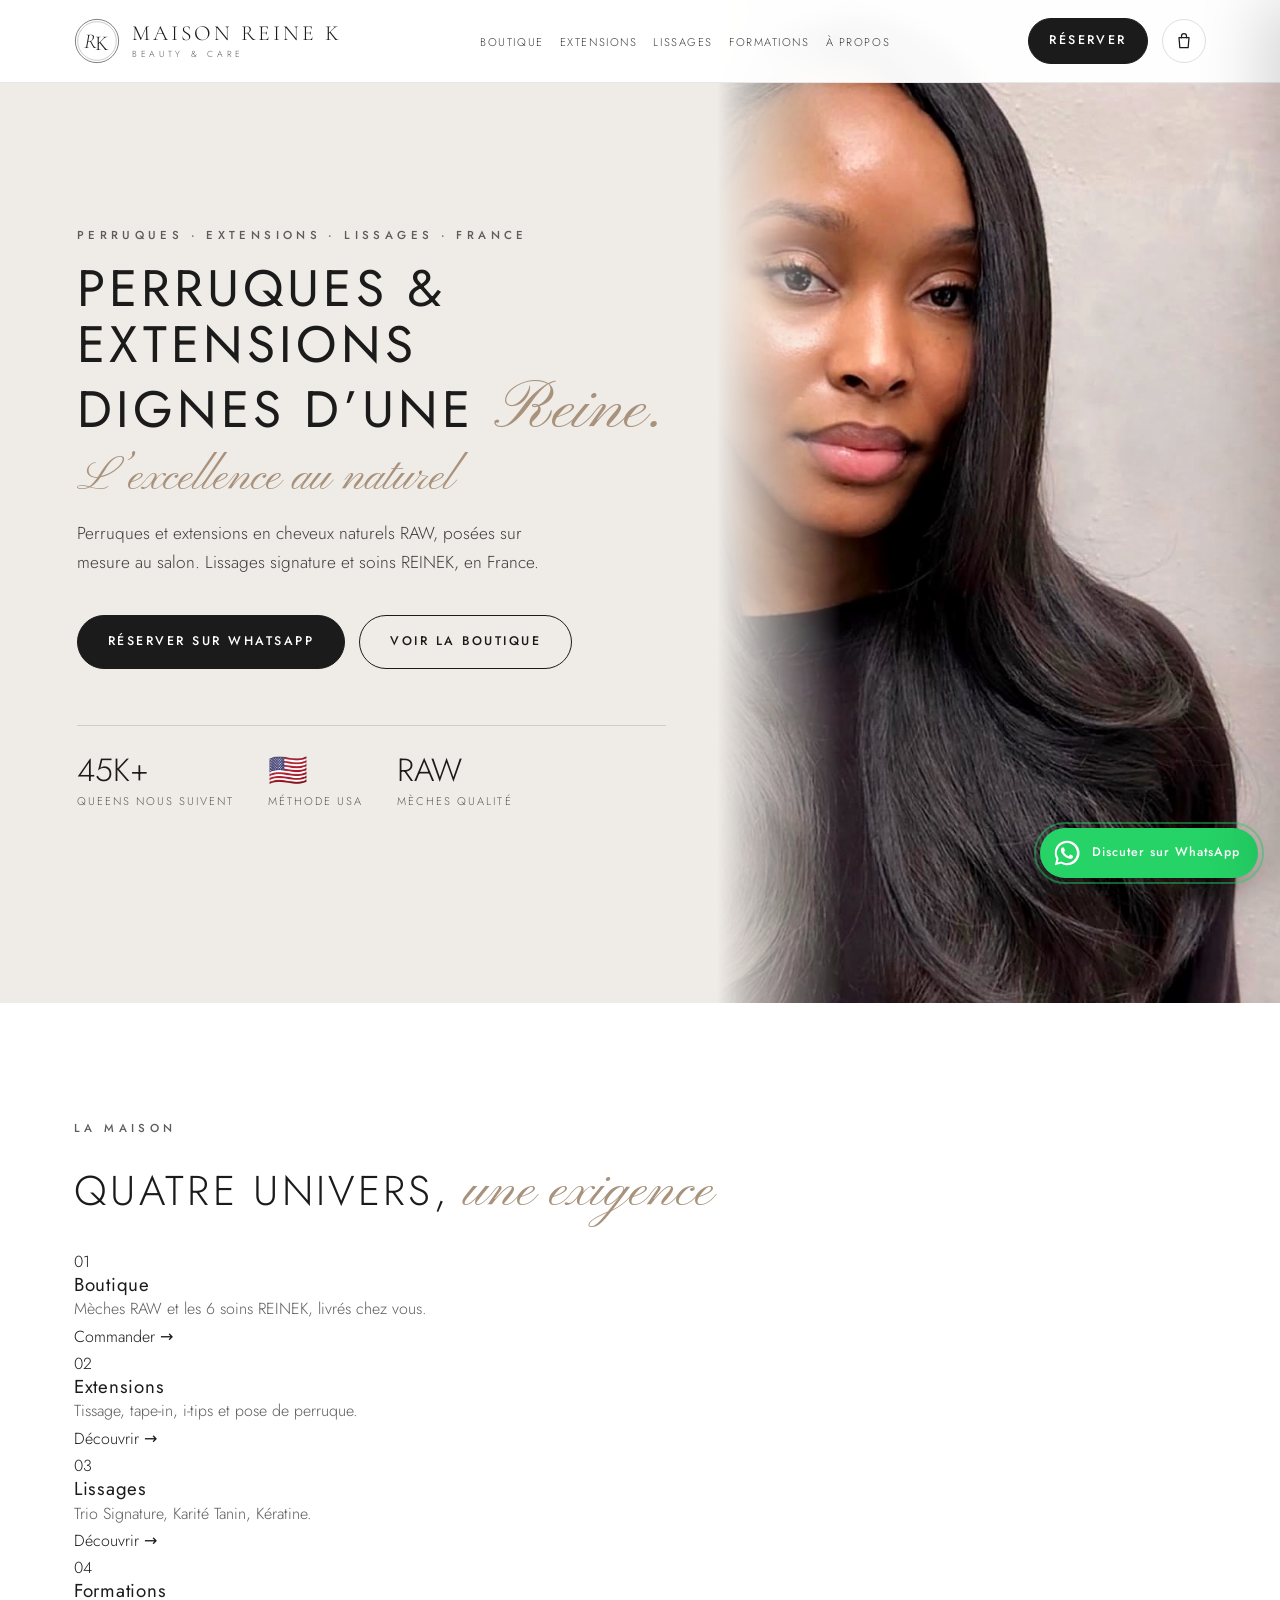
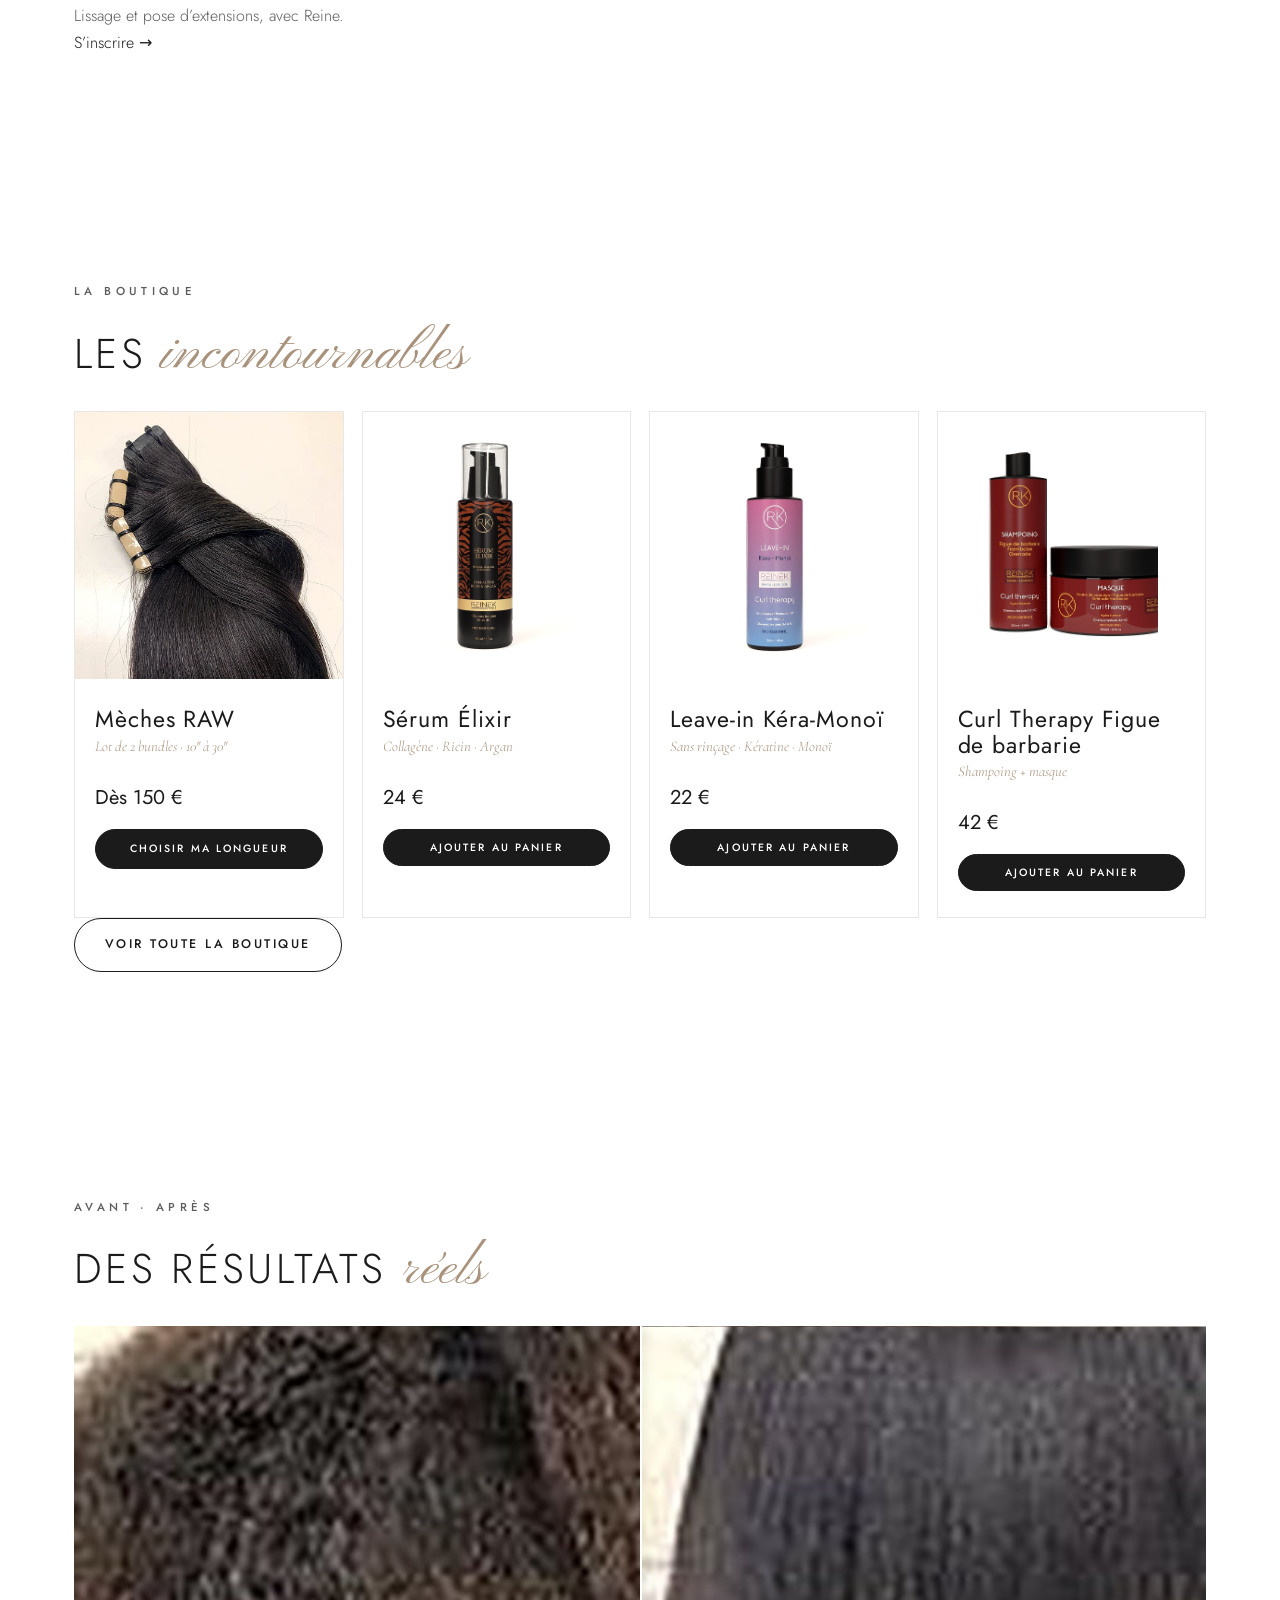
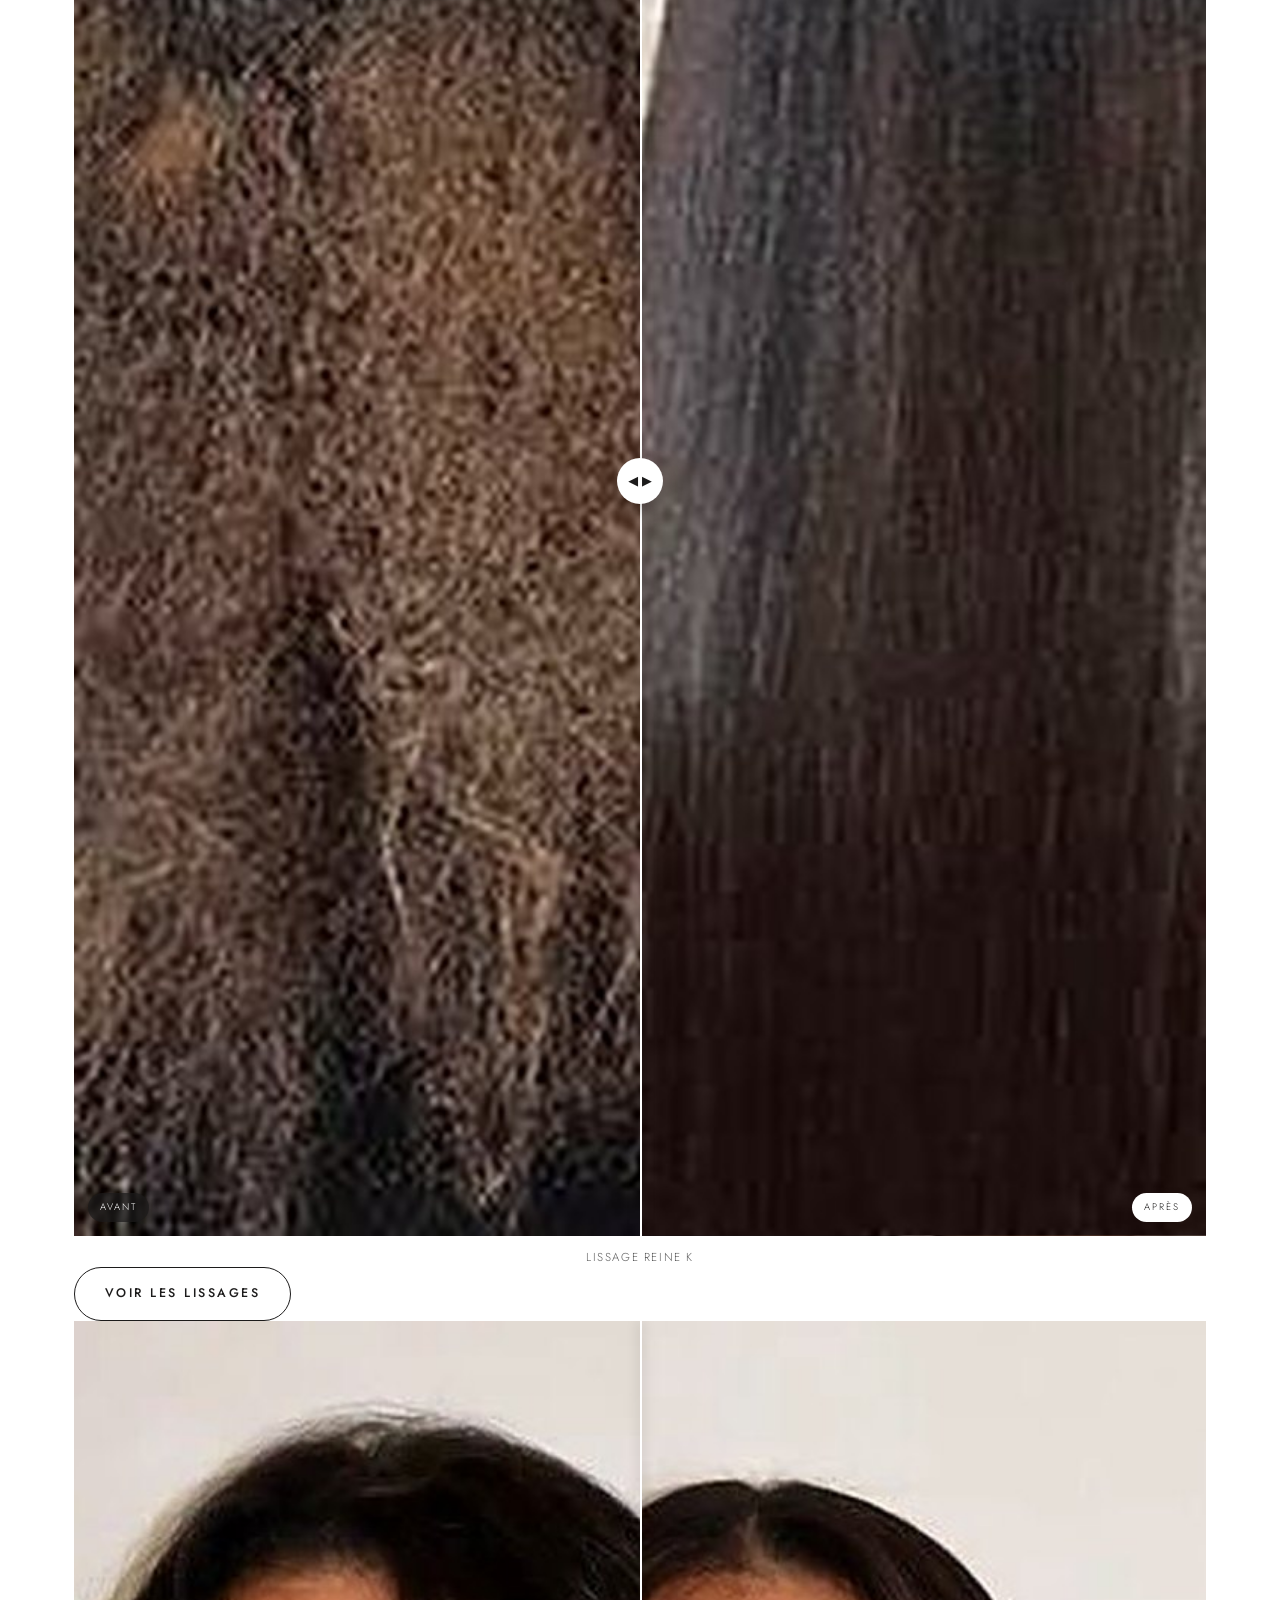
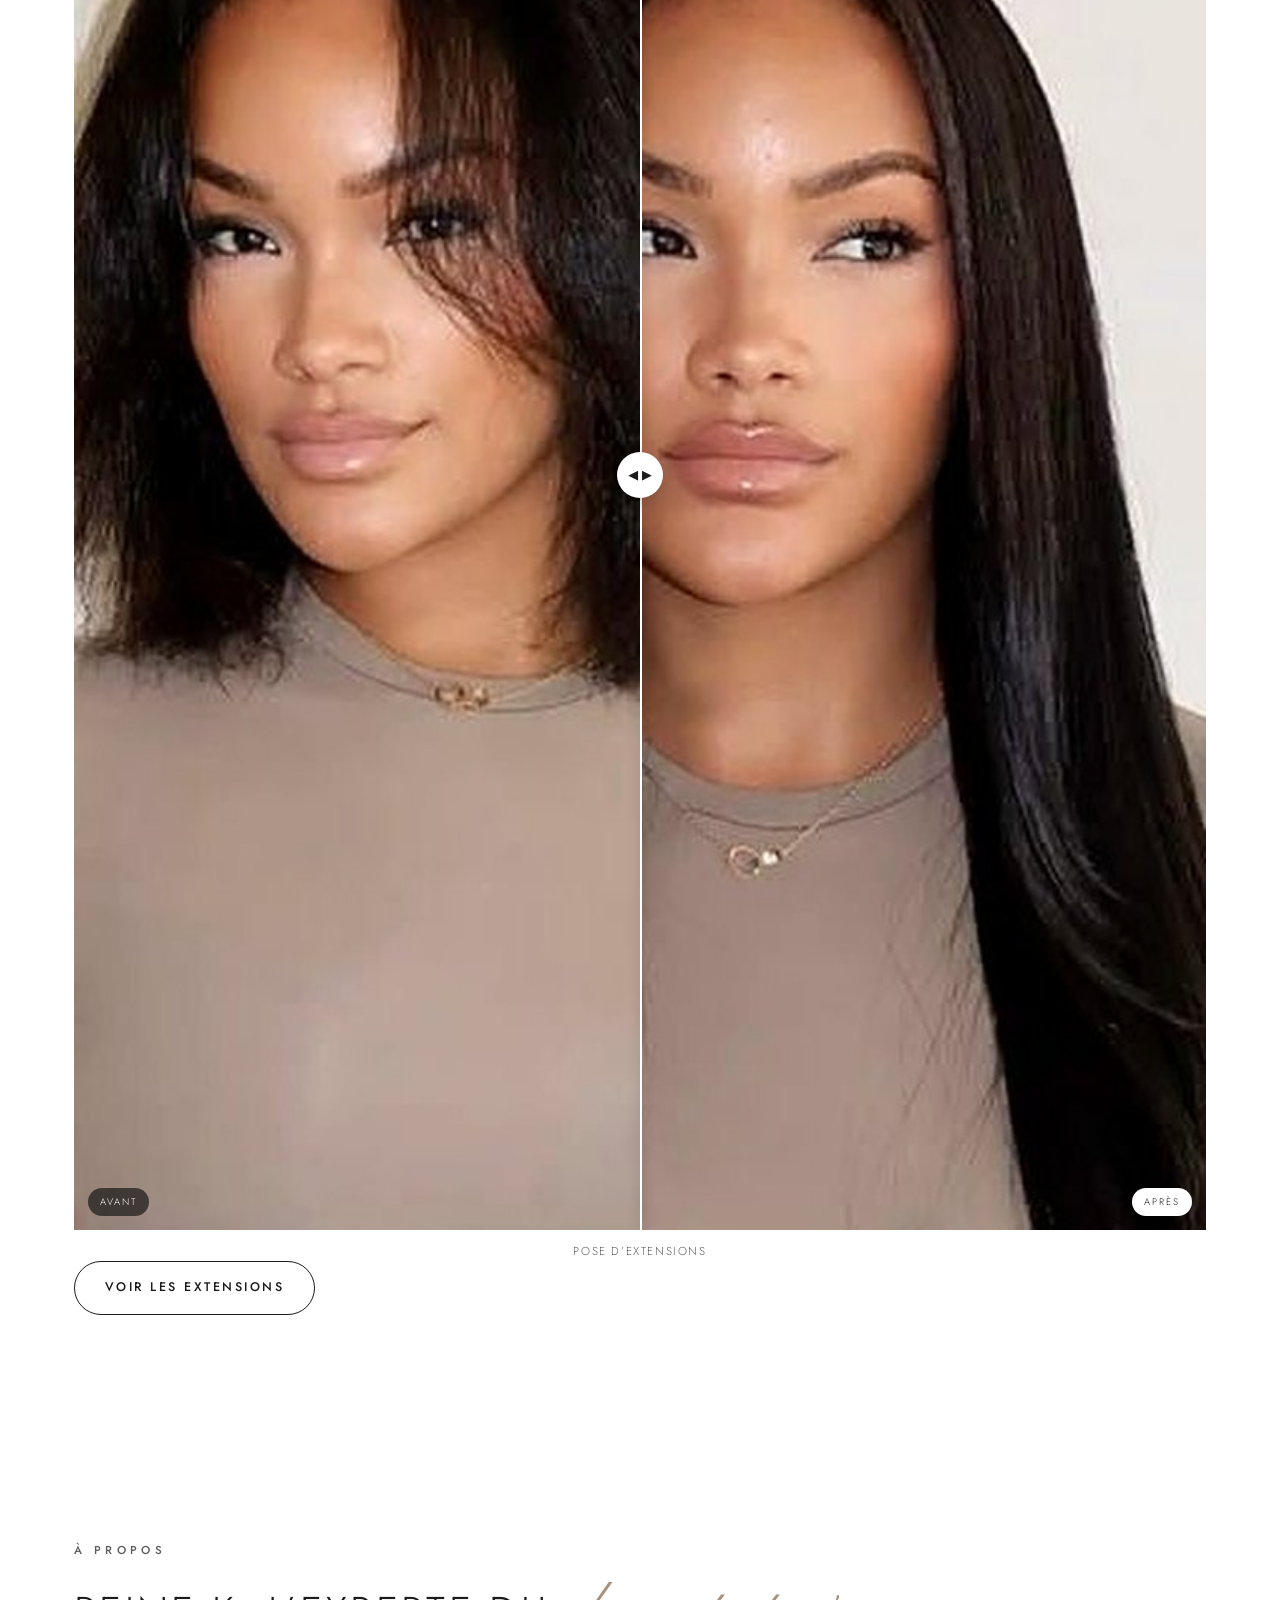
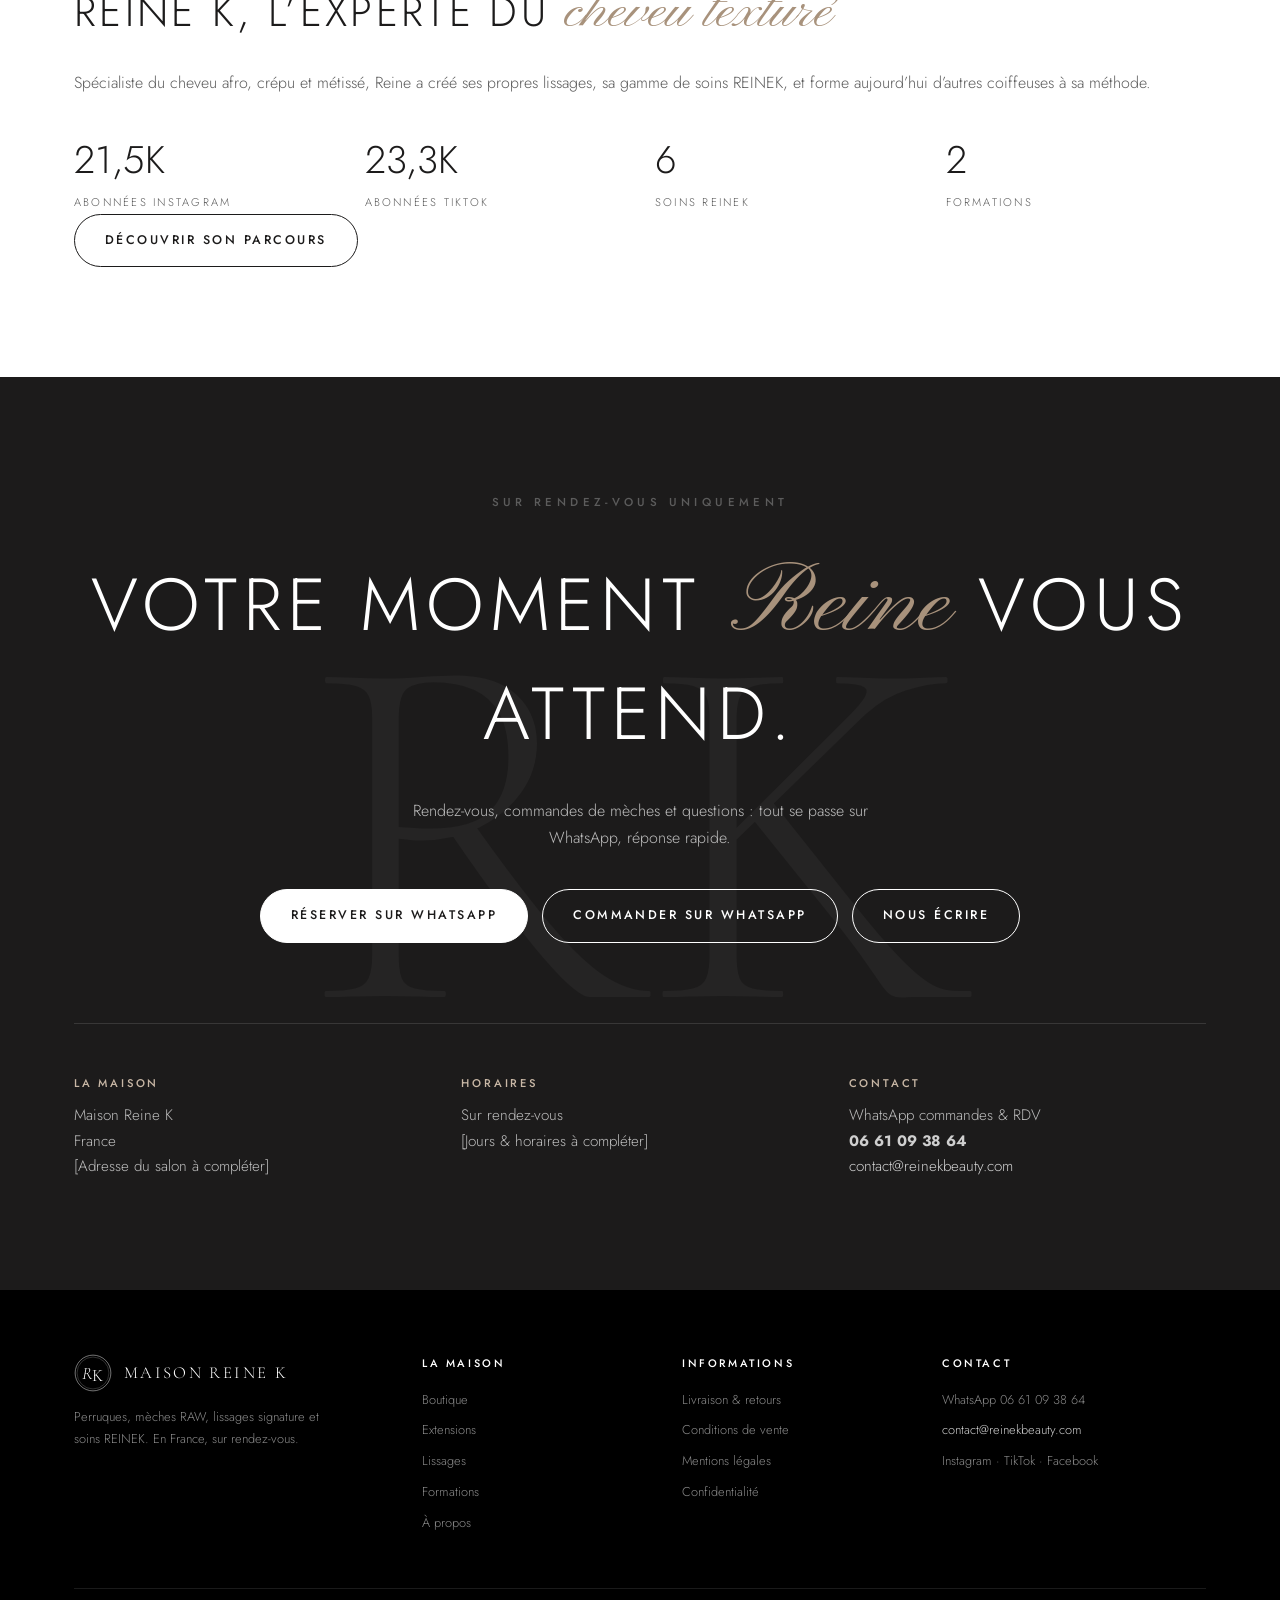
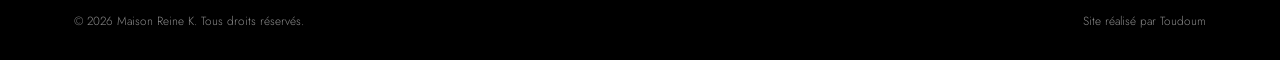
==== commit 8e778e1b: "Add files via upload" ====
--- a/index.html
+++ b/index.html
@@ -4,10 +4,10 @@
 <meta charset="UTF-8">
 <meta name="viewport" content="width=device-width, initial-scale=1.0">
 <title>Maison Reine K — Perruques, extensions & mèches RAW</title>
-<meta name="description" content="Maison Reine K : perruques, mèches RAW double drawn (10″ à 30″), tissage, tape-in, i-tips, lissages signature et soins REINEK. En France, sur rendez-vous. Livraison en Europe, aux USA et au Canada.">
+<meta name="description" content="Maison Reine K : perruques, mèches RAW double drawn (10″ à 30″), pose d’extensions, lissages signature et soins REINEK. En France, sur rendez-vous. Livraison en Europe, aux USA et au Canada.">
 <link rel="icon" href="data:image/svg+xml,%3Csvg xmlns='http://www.w3.org/2000/svg' viewBox='0 0 100 100'%3E%3Crect width='100' height='100' fill='%231c1b1b'/%3E%3Ctext x='50' y='68' font-size='48' font-family='Georgia' fill='%23fff' text-anchor='middle'%3ERK%3C/text%3E%3C/svg%3E">
 <meta property="og:title" content="Maison Reine K — Perruques, extensions & mèches RAW">
-<meta property="og:description" content="Maison Reine K : perruques, mèches RAW double drawn (10″ à 30″), tissage, tape-in, i-tips, lissages signature et soins REINEK. En France, sur rendez-vous. Livraison en Europe, aux USA et au Canada.">
+<meta property="og:description" content="Maison Reine K : perruques, mèches RAW double drawn (10″ à 30″), pose d’extensions, lissages signature et soins REINEK. En France, sur rendez-vous. Livraison en Europe, aux USA et au Canada.">
 <meta property="og:image" content="img/hero-cliente.jpg">
 <meta property="og:type" content="website">
 <link rel="preconnect" href="https://fonts.googleapis.com">
@@ -34,11 +34,10 @@
     </a>
     <ul class="menu" id="menu">
       <li><a href="boutique.html">Boutique</a></li>
-      <li><a href="index.html#prestations">Extensions</a></li>
-      <li><a href="index.html#lissages">Lissages</a></li>
-      <li><a href="index.html#entretien">Entretien</a></li>
-      <li><a href="index.html#formation">Formations</a></li>
-      <li><a href="index.html#reine">Reine K</a></li>
+      <li><a href="extensions.html">Extensions</a></li>
+      <li><a href="lissages.html">Lissages</a></li>
+      <li><a href="formations.html">Formations</a></li>
+      <li><a href="a-propos.html">À propos</a></li>
     </ul>
     <div class="nav-droite">
       <a href="index.html#rdv" class="btn btn-or">Réserver</a>
@@ -60,11 +59,8 @@
       <p>Perruques et extensions en cheveux naturels RAW, posées sur mesure au salon. Lissages signature et soins REINEK, en France.</p>
       <div class="ctas">
         <a href="https://wa.me/33661093864?text=Bonjour%20Maison%20Reine%20K%2C%20je%20souhaite%20prendre%20rendez-vous." class="btn btn-or" target="_blank" rel="noopener">Réserver sur WhatsApp</a>
-        <a href="#collection" class="btn btn-ligne">Voir la collection</a>
-      </div>
-      <nav class="pastilles" aria-label="Collection">
-        <a href="boutique.html#tarifs">Mèches RAW</a><a href="#collection">Perruques</a><a href="#collection">Cheveux naturels</a><a href="#collection">Produits</a><a href="#collection">Volumateur</a><a href="#entretien">Entretien</a><a href="#lissages">Lissages</a>
-      </nav>
+        <a href="boutique.html" class="btn btn-ligne">Voir la boutique</a>
+      </div>
       <div class="hero-meta">
         <div><b>45K+</b><span>Queens nous suivent</span></div>
         <div><b>🇺🇸</b><span>Méthode USA</span></div>
@@ -74,258 +70,96 @@
   </div>
 </section>
 
-<div class="bandeau" aria-hidden="true"><div>
-  Mèches RAW double drawn <i>✦</i> Perruques sur mesure <i>✦</i> Tissage & Closure <i>✦</i> Tape-in & I-tips <i>✦</i> Wigs install <i>✦</i> Soins REINEK <i>✦</i> Lissages signature <i>✦</i>
-  Mèches RAW double drawn <i>✦</i> Perruques sur mesure <i>✦</i> Tissage & Closure <i>✦</i> Tape-in & I-tips <i>✦</i> Wigs install <i>✦</i> Soins REINEK <i>✦</i> Lissages signature <i>✦</i>
-</div></div>
-
-<section id="reine">
-  <div class="wrap maison">
-    <div class="maison-img rev">
-      <div class="visuel"><span class="tag">Portrait de Reine à fournir</span></div>
-      <div class="badge"><b>Reine K</b>Fondatrice, coiffeuse experte et formatrice.</div>
-    </div>
-    <div class="rev">
-      <span class="eyebrow">La fondatrice</span>
-      <h2>Reine K, l’experte du <em>cheveu texturé</em></h2>
-      <p>Derrière la Maison, il y a Reine. Spécialiste du cheveu afro, crépu et métissé, elle a fait du lissage soin sa signature et de la pose d’extensions un savoir-faire reconnu.</p>
-      <p>Sa conviction : le cheveu texturé n’est pas un problème à corriger, c’est une identité à révéler. Elle a mis au point ses propres protocoles de lissage, puis créé la gamme de soins REINEK pour que le résultat du salon tienne à la maison.</p>
-      <ul class="autorite">
-        <li><b>21,5K</b><span>abonnées Instagram, compte certifié</span></li>
-        <li><b>REINEK</b><span>sa propre gamme de soins, Paris · London</span></li>
-        <li><b>Formatrice</b><span>lissage et pose d’extensions</span></li>
-        <li><b class="a-completer">[X] ans</b><span>d’expérience, à confirmer</span></li>
-      </ul>
-      <p class="a-completer" style="display:inline-block">[Parcours à compléter : formations suivies, années d’exercice, salons, clientes ou médias à citer]</p>
-      <p class="signature">Cette Maison est aussi la vôtre.</p>
-    </div>
-  </div>
-</section>
-
-<section class="collection" id="collection">
-  <div class="wrap">
-    <div class="centre rev">
-      <span class="eyebrow">La Collection Reine K</span>
-      <h2>Tout pour des cheveux <em>de Reine</em></h2>
-    </div>
-    <div class="tuiles">
-      <a href="#prestations" class="tuile rev"><div class="visuel"><img src="img/meches-raw.jpg" alt="Mèches RAW double drawn" loading="lazy" style="object-position:50% 45%"></div><div class="txt"><div><h3>Cheveux naturels</h3><small>Mèches RAW, tissage, closure, wigs</small></div><span class="voir">Découvrir</span></div></a>
-      <a href="boutique.html#gamme" class="tuile rev"><div class="visuel"><img src="img/curl-therapy-rouge.jpg" alt="Gamme Curl Therapy Reine K" loading="lazy" style="object-position:50% 50%"></div><div class="txt"><div><h3>Produits</h3><small>6 soins : sérum, leave-in, scrub, kit lissage…</small></div><span class="voir">Découvrir</span></div></a>
-      <a href="#prestations" class="tuile rev"><div class="visuel"><img src="img/tape-in.jpg" alt="Extensions tape-in" loading="lazy" style="object-position:50% 45%"></div><div class="txt"><div><h3>Volumateur</h3><small>Tape-in, clips, i-tips</small></div><span class="voir">Découvrir</span></div></a>
-      <a href="#entretien" class="tuile rev"><div class="visuel"><img src="img/chrono-liss.jpg" alt="Chrono Liss, entretien des lissages" loading="lazy" style="object-position:50% 50%"></div><div class="txt"><div><h3>Entretien</h3><small>Hydratation et soins, sans lissage</small></div><span class="voir">Découvrir</span></div></a>
-      <a href="#lissages" class="tuile rev"><div class="visuel"><img src="img/avant-apres-lissage.jpg" alt="Avant / après lissage" loading="lazy" style="object-position:50% 45%"></div><div class="txt"><div><h3>Lissages</h3><small>Trio Signature, Karité, Kératine</small></div><span class="voir">Découvrir</span></div></a>
-    </div>
-  </div>
-</section>
-
-<section class="vers-boutique" id="boutique">
-  <div class="wrap">
-    <div class="rev" style="text-align:center">
+<section class="univers" id="univers">
+  <div class="wrap">
+    <div class="titre-bloc rev">
+      <span class="eyebrow">La Maison</span>
+      <h2>Quatre univers, <em>une exigence</em></h2>
+    </div>
+    <div class="univers-grille">
+      <a href="boutique.html" class="ucarte rev">
+        <div class="visuel"><img src="img/meches-raw.jpg" alt="Boutique" loading="lazy" style="object-position:50% 45%"></div>
+        <div class="txt"><span class="num">01</span><h3>Boutique</h3><p>Mèches RAW et les 6 soins REINEK, livrés chez vous.</p><span class="voir">Commander →</span></div>
+      </a>
+      <a href="extensions.html" class="ucarte rev">
+        <div class="visuel"><img src="img/avant-apres-volume.jpg" alt="Extensions" loading="lazy" style="object-position:50% 30%"></div>
+        <div class="txt"><span class="num">02</span><h3>Extensions</h3><p>Tissage, tape-in, i-tips et pose de perruque.</p><span class="voir">Découvrir →</span></div>
+      </a>
+      <a href="lissages.html" class="ucarte rev">
+        <div class="visuel"><img src="img/avant-apres-lissage.jpg" alt="Lissages" loading="lazy" style="object-position:50% 45%"></div>
+        <div class="txt"><span class="num">03</span><h3>Lissages</h3><p>Trio Signature, Karité Tanin, Kératine.</p><span class="voir">Découvrir →</span></div>
+      </a>
+      <a href="formations.html" class="ucarte rev">
+        <div class="visuel"><img src="img/tape-in.jpg" alt="Formations" loading="lazy" style="object-position:50% 45%"></div>
+        <div class="txt"><span class="num">04</span><h3>Formations</h3><p>Lissage et pose d’extensions, avec Reine.</p><span class="voir">S’inscrire →</span></div>
+      </a>
+    </div>
+  </div>
+</section>
+
+<section class="vedettes" id="boutique">
+  <div class="wrap">
+    <div class="titre-bloc rev">
       <span class="eyebrow">La Boutique</span>
-      <h2>Commandez <em>en ligne</em></h2>
-      <p style="max-width:520px;margin:0 auto">Mèches RAW et soins de la Maison, livrés en Europe, aux États-Unis et au Canada. Paiement sécurisé par carte.</p>
-    </div>
-    <div class="vers-grille">
-      <a href="boutique.html#tarifs" class="vers-carte rev"><div class="visuel"><img src="img/meches-raw.jpg" alt="Mèches RAW double drawn" loading="lazy" style="object-position:50% 45%"></div><div class="txt"><div><h3>Mèches RAW</h3><small>Lot de 2 bundles · dès 150 €</small></div><span class="voir">Choisir ma longueur</span></div></a>
-      <a href="boutique.html#gamme" class="vers-carte rev"><div class="visuel" style="background:#fff"><img src="img/curl-therapy-rouge.jpg" alt="Gamme de soins Reine K" loading="lazy" style="object-fit:contain;padding:14px"></div><div class="txt"><div><h3>La Gamme</h3><small>6 soins : sérum, leave-in, scrub, kit lissage…</small></div><span class="voir">Voir les soins</span></div></a>
-    </div>
-  </div>
-</section>
-
-<section id="prestations">
-  <div class="wrap">
-    <div class="entete rev">
-      <div><span class="eyebrow">Extensions & perruques</span><h2>La pose, <em>notre métier</em></h2></div>
-      <p>Vos mèches sont posées au salon par Reine et son équipe, avec la Méthode USA : des poses invisibles, confortables et durables.</p>
-    </div>
-    <div class="panneau actif" id="p1">
-      <div class="visuel"><img src="img/avant-apres-volume.jpg" alt="Pose d’extensions, résultat volume" loading="lazy" style="object-position:50% 30%"></div>
-      <ul class="liste-p">
-        <li><div><h4>Tissage & Closure</h4><small>Pose naturelle et invisible</small></div><span class="prix">Sur devis</span></li>
-        <li><div><h4>Tape-in & Clips</h4><small>Volume et longueur en quelques heures</small></div><span class="prix">Sur devis</span></li>
-        <li><div><h4>I-tips</h4><small>Extensions mèche à mèche, Méthode USA</small></div><span class="prix">Sur devis</span></li>
-        <li><div><h4>V part & U part</h4><small>Perruques effet cuir chevelu</small></div><span class="prix">Sur devis</span></li>
-        <li><div><h4>Wigs install</h4><small>Pose et personnalisation de perruque</small></div><span class="prix">Sur devis</span></li>
-        <li><div><h4>Mèches RAW</h4><small>Lot de 2 bundles double drawn, 10″ à 30″</small></div><a class="prix" href="boutique.html#tarifs">Dès 150 € →</a></li>
-      </ul>
-    </div>
-    <div class="rev" style="margin-top:36px;display:flex;gap:12px;flex-wrap:wrap">
-      <a href="boutique.html#tarifs" class="btn btn-or">Commander mes mèches</a>
-      <a href="https://wa.me/33661093864?text=Bonjour%20Maison%20Reine%20K%2C%20je%20souhaite%20un%20devis%20pour%20une%20pose%20d%27extensions." class="btn btn-sombre" target="_blank" rel="noopener">Demander un devis de pose</a>
-    </div>
-  </div>
-</section>
-
-<section class="ext-resultats" id="extensions-avant-apres">
-  <div class="wrap">
-    <div class="rev" style="text-align:center;margin-bottom:44px"><span class="eyebrow">Résultats réels · Extensions</span><h2>Longueur et volume, <em>en une séance</em></h2></div>
-    <div class="compare-grille trois"><figure class="rev"><div class="compare" data-compare>
+      <h2>Les <em>incontournables</em></h2>
+    </div>
+    <div class="gamme gamme-4 vedettes-grille">
+      <article class="produit rev">
+        <div class="visuel"><img src="img/meches-raw.jpg" alt="Mèches RAW double drawn" loading="lazy" style="object-fit:cover;padding:0;object-position:50% 45%"></div>
+        <div class="corps"><h3>Mèches RAW</h3><span class="ing">Lot de 2 bundles · 10″ à 30″</span><span class="prix-produit">Dès 150 €</span><a href="boutique.html#tarifs" class="btn btn-ajout">Choisir ma longueur</a></div>
+      </article>
+      <article class="produit rev">
+        <div class="visuel"><img src="img/serum-elixir.jpg" alt="Sérum Élixir Reine K" loading="lazy" style="object-position:50% 50%"></div>
+        <div class="corps"><h3>Sérum Élixir</h3><span class="ing">Collagène · Ricin · Argan</span><span class="prix-produit">24 €</span><button type="button" class="btn btn-ajout" data-ajout data-id="serum-elixir" data-nom="Sérum Élixir" data-var="Collagène · Ricin · Argan" data-prix="24" data-img="img/serum-elixir.jpg" data-contenu="1">Ajouter au panier</button></div>
+      </article>
+      <article class="produit rev">
+        <div class="visuel"><img src="img/leave-in.jpg" alt="Leave-in Kéra-Monoï Reine K" loading="lazy" style="object-position:50% 50%"></div>
+        <div class="corps"><h3>Leave-in Kéra-Monoï</h3><span class="ing">Sans rinçage · Kératine · Monoï</span><span class="prix-produit">22 €</span><button type="button" class="btn btn-ajout" data-ajout data-id="leave-in" data-nom="Leave-in Kéra-Monoï" data-var="Sans rinçage · Kératine · Monoï" data-prix="22" data-img="img/leave-in.jpg" data-contenu="1">Ajouter au panier</button></div>
+      </article>
+      <article class="produit rev">
+        <div class="visuel"><img src="img/curl-therapy-rouge.jpg" alt="Curl Therapy Figue de barbarie Reine K" loading="lazy" style="object-position:50% 50%"></div>
+        <div class="corps"><h3>Curl Therapy Figue de barbarie</h3><span class="ing">Shampoing + masque</span><span class="prix-produit">42 €</span><button type="button" class="btn btn-ajout" data-ajout data-id="curl-therapy-figue" data-nom="Curl Therapy Figue de barbarie" data-var="Shampoing + masque" data-prix="42" data-img="img/curl-therapy-rouge.jpg" data-contenu="1">Ajouter au panier</button></div>
+      </article>
+    </div>
+    <p class="suite rev"><a href="boutique.html" class="btn btn-sombre">Voir toute la boutique</a></p>
+  </div>
+</section>
+
+<section class="preuves-accueil" id="resultats-accueil">
+  <div class="wrap">
+    <div class="titre-bloc rev">
+      <span class="eyebrow">Avant · Après</span>
+      <h2>Des résultats <em>réels</em></h2>
+    </div>
+    <div class="preuves-grille">
+      <div><figure class="rev"><div class="compare" data-compare>
+      <img class="avant" src="img/ba-lissage-avant.jpg" alt="Avant : cheveux crépus lissés" loading="lazy">
+      <img class="apres" src="img/ba-lissage-apres.jpg" alt="Après : cheveux crépus lissés" loading="lazy">
+      <span class="lab lab-a">Avant</span><span class="lab lab-b">Après</span>
+      <span class="barre"></span><span class="poignee">◀ ▶</span>
+    </div><figcaption class="compare-lg">Lissage Reine K</figcaption></figure><p class="suite"><a href="lissages.html" class="btn btn-sombre">Voir les lissages</a></p></div>
+      <div><figure class="rev"><div class="compare" data-compare>
       <img class="avant" src="img/ba-long-avant.jpg" alt="Avant : extensions longues" loading="lazy">
       <img class="apres" src="img/ba-long-apres.jpg" alt="Après : extensions longues" loading="lazy">
       <span class="lab lab-a">Avant</span><span class="lab lab-b">Après</span>
       <span class="barre"></span><span class="poignee">◀ ▶</span>
-    </div><figcaption class="compare-lg">Extensions longueur</figcaption></figure><figure class="rev"><div class="compare" data-compare>
-      <img class="avant" src="img/ba-bob-avant.jpg" alt="Avant : carré puis longueurs" loading="lazy">
-      <img class="apres" src="img/ba-bob-apres.jpg" alt="Après : carré puis longueurs" loading="lazy">
-      <span class="lab lab-a">Avant</span><span class="lab lab-b">Après</span>
-      <span class="barre"></span><span class="poignee">◀ ▶</span>
-    </div><figcaption class="compare-lg">Du carré aux longueurs</figcaption></figure><figure class="rev"><div class="compare" data-compare>
-      <img class="avant" src="img/ba-volume-avant.jpg" alt="Avant : volume et brillance" loading="lazy">
-      <img class="apres" src="img/ba-volume-apres.jpg" alt="Après : volume et brillance" loading="lazy">
-      <span class="lab lab-a">Avant</span><span class="lab lab-b">Après</span>
-      <span class="barre"></span><span class="poignee">◀ ▶</span>
-    </div><figcaption class="compare-lg">Volume & brillance</figcaption></figure></div>
-    <p class="note-maquette" style="margin-top:22px">Faites glisser la barre pour voir le résultat.</p>
-  </div>
-</section>
-
-<section class="sombre" id="lissages">
-  <div class="wrap">
-    <div class="entete rev">
-      <div><span class="eyebrow">Nos signatures</span><h2>Les lissages <em>Reine K</em></h2></div>
-      <p>Des lissages mis au point par Reine pour les cheveux texturés : ils disciplinent et respectent la fibre, pour des longueurs qui se gardent.</p>
-    </div>
-    <div class="lissages">
-      <article class="carte-l rev">
-        <div class="visuel"><img src="img/avant-apres-lissage.jpg" alt="Avant / après : cheveux crépus lissés" loading="lazy" style="object-position:50% 45%"></div>
-        <div class="corps">
-          <span class="num">N°01 · Nouvelle génération</span>
-          <h3>Le Trio Signature</h3>
-          <p>Le lissage phare de la Maison, qui réunit trois techniques en une séance.</p>
-          <ul><li>Botox capillaire</li><li>Lissage indien</li><li>Tanin</li></ul>
-        </div>
-      </article>
-      <article class="carte-l rev">
-        <div class="visuel bx"><img src="img/hero-cliente.jpg" alt="Cheveux lissés, longueurs brillantes" loading="lazy" style="object-position:50% 30%"></div>
-        <div class="corps">
-          <span class="num">N°02 · Repousse</span>
-          <h3>Karité Tanin</h3>
-          <p>Associé à une bonne routine, il accompagne la repousse de vos cheveux.</p>
-          <ul><li>Nutrition au karité</li><li>Fibre protégée</li><li>Idéal cheveux fragilisés</li></ul>
-        </div>
-      </article>
-      <article class="carte-l rev">
-        <div class="visuel"><img src="img/avant-apres-bob.jpg" alt="Avant / après : carré lissé" loading="lazy" style="object-position:50% 45%"></div>
-        <div class="corps">
-          <span class="num">N°03 · Brillance</span>
-          <h3>Kératine</h3>
-          <p>Un fini lisse et lumineux, avec une tenue longue durée.</p>
-          <ul><li>Anti-frisottis</li><li>Brillance miroir</li><li>Coiffage simplifié</li></ul>
-        </div>
-      </article>
-    </div>
-  </div>
-</section>
-
-<section class="resultats" id="resultats">
-  <div class="wrap">
-    <div class="pousse">
-      <div class="rev"><figure class="rev"><div class="compare" data-compare>
-      <img class="avant" src="img/ba-lissage-avant.jpg" alt="Avant : cheveux crépus lissés" loading="lazy">
-      <img class="apres" src="img/ba-lissage-apres.jpg" alt="Après : cheveux crépus lissés" loading="lazy">
-      <span class="lab lab-a">Avant</span><span class="lab lab-b">Après</span>
-      <span class="barre"></span><span class="poignee">◀ ▶</span>
-    </div><figcaption class="compare-lg">Lissage Reine K : faites glisser la barre</figcaption></figure></div>
-      <div class="rev">
-        <span class="eyebrow">Résultats réels · Lissage</span>
-        <h2>Vos cheveux poussent, <em>on vous le prouve.</em></h2>
-        <p>Un cheveu crépu qui semble ne pas pousser est souvent un cheveu qui casse. Les lissages Reine K nourrissent la fibre pendant qu’ils la disciplinent : moins de casse, donc des longueurs qui se gardent, séance après séance.</p>
-        <ul class="points">
-          <li>Fibre nourrie, pas brûlée</li>
-          <li>Moins de casse au coiffage</li>
-          <li>Des longueurs enfin visibles</li>
-        </ul>
-        <a href="https://www.instagram.com/reinek_beauty/" class="btn btn-sombre" target="_blank" rel="noopener">Voir plus de lissages sur Instagram</a>
-      </div>
-    </div>
-  </div>
-</section>
-
-<section class="entretien" id="entretien">
-  <div class="wrap">
-    <div class="entete rev">
-      <div><span class="eyebrow">Sans lissage</span><h2>Entretien & <em>hydratation</em></h2></div>
-      <p>Des soins pour nourrir et assouplir le cheveu texturé, qu’il soit naturel ou lissé. Aucune modification de la boucle.</p>
-    </div>
-    <div class="lissages">
-      <article class="carte-l rev">
-        <div class="visuel pack"><img src="img/indian-btoxx.jpg" alt="Soin Indian B.Toxx Reine K" loading="lazy"></div>
-        <div class="corps">
-          <span class="num">Soin profond</span>
-          <h3>Hydratation Indian B.Toxx</h3>
-          <p>Un bain d’hydratation pour les cheveux secs, de 3A à 4C.</p>
-          <ul><li>Hydrate en profondeur</li><li>Assouplit la fibre</li><li>Redonne de l’éclat</li></ul>
-        </div>
-      </article>
-      <article class="carte-l rev">
-        <div class="visuel pack"><img src="img/curl-therapy-vert.jpg" alt="Rituel Curl Therapy Reine K" loading="lazy"></div>
-        <div class="corps">
-          <span class="num">Rituel boucles</span>
-          <h3>Rituel Curl Therapy</h3>
-          <p>Shampoing et masque pour redéfinir et nourrir les boucles.</p>
-          <ul><li>Lavage doux</li><li>Masque nourrissant</li><li>Boucles définies</li></ul>
-        </div>
-      </article>
-      <article class="carte-l rev">
-        <div class="visuel pack"><img src="img/chrono-liss.jpg" alt="Entretien de lissage Chrono Liss" loading="lazy"></div>
-        <div class="corps">
-          <span class="num">Après un lissage</span>
-          <h3>Entretien de lissage</h3>
-          <p>Le soin de suivi pour prolonger la tenue entre deux lissages.</p>
-          <ul><li>Tenue prolongée</li><li>Frisottis maîtrisés</li><li>Pointes nourries</li></ul>
-        </div>
-      </article>
-    </div>
-  </div>
-</section>
-
-<section class="preuve">
-  <div class="wrap">
-    <div class="rev">
-      <span class="eyebrow">Avis des Queens</span>
-      <h2>Elles nous font <em>confiance</em></h2>
-      <p style="max-width:540px;margin:0 auto">Des milliers de Queens suivent la Maison au quotidien. Retrouvez leurs retours et les résultats en story.</p>
-      <div class="preuve-chiffres">
-        <div><b>21,5K</b><span>Abonnées Instagram</span></div>
-        <div><b>23,3K</b><span>Abonnées TikTok</span></div>
-        <div><b>141K</b><span>J’aime TikTok</span></div>
-        <div><b>10+</b><span>Prestations</span></div>
-      </div>
-      <a href="https://www.instagram.com/reinek_beauty/" class="btn btn-sombre" target="_blank" rel="noopener">Voir les avis en story</a>
-    </div>
-  </div>
-</section>
-
-<section class="formations" id="formation">
-  <div class="wrap">
-    <div class="rev" style="text-align:center;margin-bottom:46px">
-      <span class="eyebrow">Académie Reine K</span>
-      <h2>Formez-vous avec <em>Reine</em></h2>
-      <p style="max-width:560px;margin:0 auto">Deux formations pour les coiffeuses et celles qui veulent se lancer, données par Reine elle-même.</p>
-    </div>
-    <div class="formations-grille">
-      <article class="formation-carte rev">
-        <div class="visuel"><img src="img/avant-apres-lissage.jpg" alt="Formation lissage Reine K" loading="lazy" style="object-position:50% 40%"></div>
-        <div class="corps">
-          <span class="num">Formation 01</span>
-          <h3>Lissage</h3>
-          <p>Les protocoles de lissage Reine K, du diagnostic au résultat.</p>
-          <ul><li>Diagnostic du cheveu texturé</li><li>Trio Signature, Karité Tanin, Kératine</li><li>Entretien et suivi cliente</li></ul>
-          <a href="https://wa.me/33661093864?text=Bonjour%20Reine%2C%20je%20souhaite%20recevoir%20le%20programme%20de%20la%20formation%20Lissage." class="btn btn-or" target="_blank" rel="noopener">Recevoir le programme</a>
-        </div>
-      </article>
-      <article class="formation-carte rev">
-        <div class="visuel"><img src="img/tape-in.jpg" alt="Formation pose d’extensions" loading="lazy" style="object-position:50% 45%"></div>
-        <div class="corps">
-          <span class="num">Formation 02</span>
-          <h3>Pose d’extensions</h3>
-          <p>La Méthode USA pour des poses invisibles et durables.</p>
-          <ul><li>Tissage et closure</li><li>Tape-in et i-tips</li><li>Pose et personnalisation de perruque</li></ul>
-          <a href="https://wa.me/33661093864?text=Bonjour%20Reine%2C%20je%20souhaite%20recevoir%20le%20programme%20de%20la%20formation%20Pose%20d%27extensions." class="btn btn-or" target="_blank" rel="noopener">Recevoir le programme</a>
-        </div>
-      </article>
-    </div>
-    <p class="note-maquette">Dates, durée et tarifs sur demande.</p>
+    </div><figcaption class="compare-lg">Pose d’extensions</figcaption></figure><p class="suite"><a href="extensions.html" class="btn btn-sombre">Voir les extensions</a></p></div>
+    </div>
+  </div>
+</section>
+
+<section class="apropos-apercu">
+  <div class="wrap rev">
+    <span class="eyebrow">À propos</span>
+    <h2>Reine K, l’experte du <em>cheveu texturé</em></h2>
+    <p>Spécialiste du cheveu afro, crépu et métissé, Reine a créé ses propres lissages, sa gamme de soins REINEK, et forme aujourd’hui d’autres coiffeuses à sa méthode.</p>
+    <div class="preuve-chiffres">
+      <div><b>21,5K</b><span>Abonnées Instagram</span></div>
+      <div><b>23,3K</b><span>Abonnées TikTok</span></div>
+      <div><b>6</b><span>Soins REINEK</span></div>
+      <div><b>2</b><span>Formations</span></div>
+    </div>
+    <a href="a-propos.html" class="btn btn-sombre">Découvrir son parcours</a>
   </div>
 </section>
 
@@ -355,12 +189,13 @@
         <p>Perruques, mèches RAW, lissages signature et soins REINEK. En France, sur rendez-vous.</p>
       </div>
       <div>
-        <h4>Boutique</h4>
+        <h4>La Maison</h4>
         <ul>
-          <li><a href="boutique.html#tarifs">Mèches RAW</a></li>
-          <li><a href="boutique.html#gamme">La Gamme</a></li>
-          <li><a href="index.html#collection">Collection</a></li>
-          <li><a href="index.html#rdv">Prendre rendez-vous</a></li>
+          <li><a href="boutique.html">Boutique</a></li>
+          <li><a href="extensions.html">Extensions</a></li>
+          <li><a href="lissages.html">Lissages</a></li>
+          <li><a href="formations.html">Formations</a></li>
+          <li><a href="a-propos.html">À propos</a></li>
         </ul>
       </div>
       <div>
--- a/css/style.css
+++ b/css/style.css
@@ -0,0 +1,608 @@
+:root{
+  --noir:#0d0a09; --noir-2:#17120f; --creme:#f5eee4; --creme-2:#ebe0d1;
+  --or:#c6a15b; --or-clair:#e2c88f; --bordeaux:#5b1d22; --texte:#2a211c; --gris:#8a7c70;
+  --serif:'Cormorant Garamond',Georgia,serif; --sans:'Jost',system-ui,sans-serif; --script:'Pinyon Script',cursive;
+}
+*{box-sizing:border-box;margin:0;padding:0}
+html{scroll-behavior:smooth}
+body{font-family:var(--sans);font-weight:300;color:var(--texte);background:var(--creme);line-height:1.7;-webkit-font-smoothing:antialiased;overflow-x:hidden}
+img{max-width:100%;display:block}
+a{color:inherit;text-decoration:none}
+.wrap{max-width:1180px;margin:0 auto;padding:0 24px}
+.eyebrow{font-size:.72rem;letter-spacing:.32em;text-transform:uppercase;color:var(--or);font-weight:500}
+h1,h2,h3{font-family:var(--serif);font-weight:500;line-height:1.1}
+h2{font-size:clamp(2.2rem,4.5vw,3.4rem);margin:.4em 0 .5em}
+h2 em,h1 em{font-style:italic;color:var(--or)}
+.btn{display:inline-flex;align-items:center;gap:.6em;padding:15px 30px;font-family:var(--sans);font-size:.78rem;letter-spacing:.2em;text-transform:uppercase;font-weight:500;border:1px solid var(--or);transition:.3s}
+.btn-or{background:var(--or);color:var(--noir)}
+.btn-or:hover{background:var(--or-clair);border-color:var(--or-clair)}
+.btn-ligne{color:var(--creme)}
+.btn-ligne:hover{background:rgba(198,161,91,.15)}
+.btn-sombre{border-color:var(--noir);color:var(--noir)}
+.btn-sombre:hover{background:var(--noir);color:var(--creme)}
+
+/* Monogramme */
+.mono{width:46px;height:46px;flex:none}
+.mono text{font-family:var(--serif)}
+
+/* Header */
+header{position:fixed;inset:0 0 auto 0;z-index:50;transition:.4s;padding:18px 0}
+header.scrolled{background:rgba(13,10,9,.94);backdrop-filter:blur(10px);padding:10px 0;border-bottom:1px solid rgba(198,161,91,.2)}
+.nav{display:flex;align-items:center;justify-content:space-between;gap:20px}
+.logo{display:flex;align-items:center;gap:12px;color:var(--creme)}
+.logo-txt{white-space:nowrap;font-family:var(--serif);font-size:1.35rem;letter-spacing:.14em;text-transform:uppercase;line-height:1}
+.logo-txt small{display:block;font-family:var(--sans);font-size:.55rem;letter-spacing:.42em;color:var(--or);margin-top:5px}
+.menu{display:flex;gap:24px;list-style:none;white-space:nowrap}
+.menu a{color:var(--creme);font-size:.74rem;letter-spacing:.2em;text-transform:uppercase;opacity:.85}
+.menu a:hover{color:var(--or);opacity:1}
+.nav .btn{padding:11px 20px}
+.burger{display:none;background:none;border:0;width:30px;height:20px;position:relative;cursor:pointer}
+.burger span{position:absolute;left:0;right:0;height:1px;background:var(--creme);transition:.3s}
+.burger span:nth-child(1){top:0}.burger span:nth-child(2){top:10px}.burger span:nth-child(3){top:20px}
+
+/* Visuels (emplacements photos) */
+.visuel{position:relative;overflow:hidden;background:
+  radial-gradient(ellipse at 30% 20%,rgba(226,200,143,.28),transparent 60%),
+  linear-gradient(160deg,#3a2a22,#120d0b);}
+.visuel::before{content:"";position:absolute;inset:0;opacity:.13;background:
+  repeating-linear-gradient(115deg,transparent 0 22px,var(--or) 22px 24px,transparent 24px 38px,var(--or) 38px 39px)}
+.visuel .tag{position:absolute;left:14px;bottom:14px;font-size:.62rem;letter-spacing:.2em;text-transform:uppercase;color:var(--or-clair);background:rgba(13,10,9,.6);padding:6px 10px;border:1px dashed rgba(198,161,91,.5)}
+.visuel img{position:absolute;inset:0;width:100%;height:100%;object-fit:cover}
+.visuel:has(img)::before{display:none}
+.visuel.bx{background:radial-gradient(ellipse at 70% 30%,rgba(226,200,143,.25),transparent 60%),linear-gradient(160deg,#5b1d22,#1a0b0c)}
+
+/* Hero */
+.hero{position:relative;min-height:100svh;display:flex;align-items:center;background:var(--noir);color:var(--creme);overflow:hidden}
+.hero .visuel{position:absolute;inset:0 0 0 42%}
+.hero .visuel::after{content:"";position:absolute;inset:0;background:linear-gradient(90deg,var(--noir) 0%,rgba(13,10,9,.55) 35%,rgba(13,10,9,.1) 100%)}
+.hero-in{position:relative;z-index:2;padding-top:110px;padding-bottom:80px;max-width:640px}
+.hero h1{font-size:clamp(3rem,7vw,5.6rem);font-weight:400;margin:.25em 0 .35em}
+.hero p{font-size:1.08rem;color:#d9cfc2;max-width:470px;margin-bottom:38px}
+.hero .ctas{display:flex;flex-wrap:wrap;gap:14px}
+.hero-meta{display:flex;gap:34px;margin-top:56px;padding-top:28px;border-top:1px solid rgba(198,161,91,.25);flex-wrap:wrap}
+.hero-meta b{display:block;font-family:var(--serif);font-size:2rem;font-weight:500;color:var(--or);line-height:1}
+.hero-meta span{font-size:.7rem;letter-spacing:.18em;text-transform:uppercase;color:#a99d90}
+
+/* Pastilles catégories */
+.pastilles{display:flex;flex-wrap:wrap;gap:10px;margin-top:30px;max-width:520px}
+.pastilles a{padding:8px 18px;border-radius:999px;background:rgba(245,238,228,.94);color:var(--noir);font-size:.7rem;font-weight:500;letter-spacing:.12em;text-transform:uppercase;border:1px solid var(--noir);transition:.3s}
+.pastilles a:hover{background:var(--or);border-color:var(--or)}
+.script{font-family:var(--script);font-weight:400;color:var(--or-clair);font-size:clamp(2.4rem,5vw,3.6rem);line-height:1;display:block;margin-top:6px}
+
+/* Collection */
+.collection{background:#e9ded0}
+.collection .centre{text-align:center;margin-bottom:50px}
+.tuiles{display:grid;grid-template-columns:repeat(6,1fr);gap:16px}
+.tuile{grid-column:span 2;position:relative;aspect-ratio:3/4;overflow:hidden;display:block;color:var(--creme)}
+.tuile:nth-child(4),.tuile:nth-child(5){grid-column:span 3;aspect-ratio:4/3}
+.tuile .visuel{position:absolute;inset:0}
+.tuile .visuel img{transition:transform 1s ease}
+.tuile:hover .visuel img{transform:scale(1.06)}
+.tuile::after{content:"";position:absolute;inset:0;background:linear-gradient(180deg,transparent 45%,rgba(13,10,9,.78))}
+.tuile .txt{position:absolute;left:24px;right:24px;bottom:24px;z-index:2;display:flex;justify-content:space-between;align-items:end;gap:12px}
+.tuile h3{font-size:1.9rem;font-weight:500}
+.tuile small{display:block;font-size:.78rem;color:#e0d6ca;font-family:var(--sans)}
+.tuile .voir{flex:none;padding:9px 16px;border-radius:999px;background:var(--creme);color:var(--noir);font-size:.64rem;letter-spacing:.16em;text-transform:uppercase;font-weight:500}
+.tuile:hover .voir{background:var(--or)}
+
+/* Maquillage permanent */
+.mp{background:var(--creme)}
+.mp-grille{display:grid;grid-template-columns:1.05fr 1fr;gap:70px;align-items:center}
+.mp-photos{display:grid;grid-template-columns:1fr 1fr;gap:16px;position:relative}
+.mp-photos .visuel{aspect-ratio:3/5}
+.mp-photos .visuel:last-child{transform:translateY(50px)}
+.mp-photos .etiquette{position:absolute;z-index:3;left:50%;top:-18px;transform:translateX(-50%);background:var(--bordeaux);color:var(--creme);padding:10px 22px;font-size:.66rem;letter-spacing:.24em;text-transform:uppercase;white-space:nowrap}
+.mp-soins{display:grid;gap:14px;margin:30px 0 34px}
+.mp-soin{display:grid;grid-template-columns:54px 1fr;gap:18px;align-items:start;padding:20px 22px;background:#fff;border-left:2px solid var(--bordeaux)}
+.mp-soin .ico{width:54px;height:54px;border-radius:50%;background:var(--bordeaux);color:var(--or-clair);display:grid;place-items:center;font-family:var(--serif);font-size:1.5rem;font-style:italic}
+.mp-soin h3{font-size:1.55rem;margin-bottom:2px}
+.mp-soin p{font-size:.88rem;color:#5a4d44}
+.mp-soin .nouveau{display:inline-block;margin-left:8px;vertical-align:middle;font-family:var(--sans);font-size:.58rem;letter-spacing:.18em;background:var(--or);color:var(--noir);padding:3px 8px;font-style:normal}
+.mp-promesse{font-family:var(--script);font-size:2.4rem;color:var(--bordeaux);line-height:1;margin-bottom:24px}
+.mp .ctas{display:flex;gap:12px;flex-wrap:wrap}
+
+/* Bandeau */
+.bandeau{background:var(--or);color:var(--noir);overflow:hidden;padding:15px 0;white-space:nowrap}
+.bandeau div{display:inline-block;animation:defile 38s linear infinite;font-family:var(--serif);font-size:1.25rem;font-style:italic}
+.bandeau i{font-style:normal;margin:0 26px;font-size:.8rem}
+@keyframes defile{to{transform:translateX(-50%)}}
+
+section{padding:110px 0}
+
+/* Maison */
+.maison{display:grid;grid-template-columns:1fr 1fr;gap:80px;align-items:center}
+.maison .visuel{aspect-ratio:4/5}
+.maison-img{position:relative}
+.maison-img .badge{position:absolute;right:-26px;bottom:40px;background:var(--noir);color:var(--creme);padding:26px 28px;max-width:220px;border:1px solid var(--or)}
+.maison-img .badge b{font-family:var(--serif);font-size:1.5rem;font-weight:500;font-style:italic;color:var(--or);display:block;line-height:1.1;margin-bottom:6px}
+.maison-img .badge{font-size:.8rem}
+.maison p{margin-bottom:18px;color:#4a3e36}
+.signature{font-family:var(--serif);font-style:italic;font-size:1.6rem;color:var(--bordeaux);margin-top:10px}
+
+/* Signature lissages */
+.sombre{background:var(--noir);color:var(--creme)}
+.sombre p{color:#bdb1a4}
+.entete{display:flex;justify-content:space-between;align-items:end;gap:40px;margin-bottom:60px;flex-wrap:wrap}
+.entete p{max-width:420px}
+.lissages{display:grid;grid-template-columns:repeat(3,1fr);gap:26px}
+.carte-l{border:1px solid rgba(198,161,91,.25);background:var(--noir-2);transition:.4s}
+.carte-l:hover{border-color:var(--or);transform:translateY(-6px)}
+.carte-l .visuel{aspect-ratio:4/3}
+.carte-l .corps{padding:30px 28px 34px}
+.carte-l .num{font-family:var(--serif);color:var(--or);font-size:.95rem;font-style:italic}
+.carte-l h3{font-size:1.75rem;margin:.2em 0 .45em;color:var(--creme)}
+.carte-l ul{list-style:none;margin:18px 0 0;font-size:.85rem}
+.carte-l li{padding:7px 0;border-top:1px solid rgba(198,161,91,.14);display:flex;gap:10px;color:#cfc4b7}
+.carte-l li::before{content:"✦";color:var(--or);font-size:.7rem;margin-top:3px}
+
+/* Prestations */
+.onglets{display:flex;gap:10px;flex-wrap:wrap;margin-bottom:40px}
+.onglets button{font-family:var(--sans);background:none;border:1px solid var(--creme-2);padding:11px 22px;font-size:.74rem;letter-spacing:.16em;text-transform:uppercase;cursor:pointer;color:var(--texte);transition:.3s}
+.onglets button.actif,.onglets button:hover{background:var(--noir);color:var(--creme);border-color:var(--noir)}
+.panneau{display:none;grid-template-columns:1.1fr 1fr;gap:60px;align-items:start}
+.panneau.actif{display:grid;animation:apparait .5s}
+@keyframes apparait{from{opacity:0;transform:translateY(10px)}}
+.panneau .visuel{aspect-ratio:1/1}
+.liste-p{list-style:none}
+.liste-p li{display:flex;justify-content:space-between;align-items:baseline;gap:16px;padding:20px 0;border-bottom:1px solid var(--creme-2)}
+.liste-p h4{font-family:var(--serif);font-size:1.4rem;font-weight:500}
+.liste-p small{display:block;color:var(--gris);font-size:.82rem}
+.liste-p .prix{font-size:.72rem;letter-spacing:.15em;text-transform:uppercase;color:var(--bordeaux);white-space:nowrap;font-weight:500}
+
+/* Résultats */
+.resultats{background:var(--creme-2)}
+.galerie{display:grid;grid-template-columns:repeat(4,1fr);gap:16px}
+.galerie .visuel{aspect-ratio:3/4}
+.galerie .visuel:nth-child(odd){transform:translateY(30px)}
+.galerie .chiffre{position:absolute;top:16px;right:16px;font-family:var(--serif);font-size:2rem;color:var(--or-clair);font-style:italic}
+
+/* Gamme */
+.gamme{display:grid;grid-template-columns:1fr 1fr;gap:26px}
+.produit{display:grid;grid-template-columns:1fr 1.15fr;background:var(--noir-2);border:1px solid rgba(198,161,91,.2)}
+.produit .visuel{min-height:340px}
+.produit .corps{padding:36px 30px;display:flex;flex-direction:column}
+.produit h3{font-size:2rem;color:var(--creme);margin:.3em 0 .1em}
+.produit .ing{font-style:italic;font-family:var(--serif);color:var(--or);font-size:1.1rem;margin-bottom:14px}
+.produit p{font-size:.9rem;flex:1}
+.produit .btn{margin-top:22px;align-self:flex-start;padding:12px 20px}
+.duo{margin-top:26px;text-align:center;padding:28px;border:1px dashed rgba(198,161,91,.4);font-family:var(--serif);font-size:1.4rem;font-style:italic;color:var(--or-clair)}
+
+/* Avis */
+.avis-grille{display:grid;grid-template-columns:repeat(3,1fr);gap:24px}
+.avis{background:#fff;padding:38px 32px;position:relative;border-top:2px solid var(--or)}
+.avis::before{content:"“";position:absolute;top:6px;right:24px;font-family:var(--serif);font-size:5rem;color:var(--creme-2);line-height:1}
+.etoiles{color:var(--or);letter-spacing:.2em;font-size:.85rem}
+.avis p{font-family:var(--serif);font-size:1.25rem;font-style:italic;margin:14px 0 22px;line-height:1.45}
+.avis b{font-weight:500;font-size:.8rem;letter-spacing:.15em;text-transform:uppercase}
+.note-maquette{text-align:center;margin-top:26px;font-size:.78rem;color:var(--gris)}
+
+/* Formation */
+.formation{display:grid;grid-template-columns:1fr 1fr;align-items:stretch;background:var(--bordeaux);color:var(--creme)}
+.formation .visuel{min-height:460px}
+.formation .corps{padding:80px 64px}
+.formation p{color:#e6d3cf;margin-bottom:26px}
+.formation ul{list-style:none;margin-bottom:34px}
+.formation li{padding:10px 0;border-bottom:1px solid rgba(245,238,228,.15);display:flex;gap:12px}
+.formation li::before{content:"—";color:var(--or-clair)}
+
+/* RDV */
+.rdv{text-align:center;background:var(--noir);color:var(--creme);position:relative;overflow:hidden}
+.rdv::before{content:"RK";position:absolute;font-family:var(--serif);font-size:32rem;color:rgba(198,161,91,.05);left:50%;top:50%;transform:translate(-50%,-50%);line-height:1;pointer-events:none}
+.rdv h2{font-size:clamp(2.6rem,6vw,4.6rem);position:relative}
+.rdv p{max-width:520px;margin:0 auto 38px;color:#bdb1a4;position:relative}
+.rdv .ctas{display:flex;gap:14px;justify-content:center;flex-wrap:wrap;position:relative}
+.infos{display:grid;grid-template-columns:repeat(3,1fr);gap:30px;margin-top:80px;padding-top:50px;border-top:1px solid rgba(198,161,91,.2);position:relative;text-align:left}
+.infos h4{font-family:var(--sans);font-size:.7rem;letter-spacing:.25em;text-transform:uppercase;color:var(--or);font-weight:500;margin-bottom:10px}
+.infos p{margin:0;font-size:.95rem;color:#d9cfc2}
+
+footer{background:#070505;color:#8f8377;padding:40px 0;font-size:.8rem}
+.pied{display:flex;justify-content:space-between;align-items:center;gap:20px;flex-wrap:wrap}
+.reseaux{display:flex;gap:22px}
+.reseaux a{letter-spacing:.18em;text-transform:uppercase;font-size:.7rem;color:var(--creme)}
+.reseaux a:hover{color:var(--or)}
+
+/* Barre mobile */
+.barre-mobile{display:none}
+
+/* Animations */
+.rev{opacity:0;transform:translateY(28px);transition:opacity .9s ease,transform .9s ease}
+.rev.vu{opacity:1;transform:none}
+
+@media (max-width:1140px){
+  .menu,.nav>.btn{display:none}
+  .burger{display:block}
+  .menu.ouvert{display:flex;flex-direction:column;position:fixed;inset:70px 0 auto 0;background:var(--noir);padding:30px 24px;gap:22px;border-bottom:1px solid var(--or)}
+}
+@media (max-width:960px){
+  section{padding:80px 0}
+  .hero .visuel{inset:0}
+  .hero .visuel::after{background:linear-gradient(180deg,rgba(13,10,9,.55),var(--noir) 85%)}
+  .maison,.panneau.actif,.formation{grid-template-columns:1fr;gap:40px}
+  .maison-img .badge{right:12px;bottom:-24px}
+  .lissages,.avis-grille,.gamme{grid-template-columns:1fr}
+  .galerie{grid-template-columns:repeat(2,1fr)}
+  .mp-grille{grid-template-columns:1fr;gap:60px}
+  .mp-photos .visuel:last-child{transform:translateY(30px)}
+  .tuiles{grid-template-columns:1fr 1fr}
+  .tuile,.tuile:nth-child(4),.tuile:nth-child(5){grid-column:span 1;aspect-ratio:3/4}
+  .tuile:nth-child(5){grid-column:span 2;aspect-ratio:16/10}
+  .tuile h3{font-size:1.4rem}
+  .tuile .txt{left:14px;right:14px;bottom:14px;flex-direction:column;align-items:start}
+  .formation .corps{padding:50px 24px}
+  .formation .visuel{min-height:300px}
+  .infos{grid-template-columns:1fr;text-align:center}
+  .barre-mobile{display:grid;grid-template-columns:1fr 1fr;position:fixed;inset:auto 0 0 0;z-index:60;border-top:1px solid var(--or)}
+  .barre-mobile a{padding:16px;text-align:center;font-size:.72rem;letter-spacing:.18em;text-transform:uppercase;font-weight:500}
+  .barre-mobile a:first-child{background:var(--noir);color:var(--creme)}
+  .barre-mobile a:last-child{background:var(--or);color:var(--noir)}
+  footer{padding-bottom:90px}
+}
+@media (max-width:560px){
+  .wrap{padding:0 16px}
+  .produit{grid-template-columns:1fr}
+  .produit .visuel{min-height:240px}
+  .hero-meta{gap:22px}
+  .galerie .visuel:nth-child(odd){transform:none}
+  .logo-txt{font-size:1.1rem}
+  .onglets{gap:6px}
+  .onglets button{padding:9px 12px;font-size:.62rem;letter-spacing:.1em}
+  .panneau .visuel{aspect-ratio:16/10}
+}
+@media (prefers-reduced-motion:reduce){.bandeau div{animation:none}.rev{opacity:1;transform:none}}
+
+/* ===== Thème clair (palette inspirée Pure Hair London) ===== */
+:root{--noir:#1c1b1b;--noir-2:#ffffff;--creme:#ffffff;--creme-2:#f3f3f3;--or:#a8927c;--or-clair:#c9b8a6;--bordeaux:#1c1b1b;--texte:#1c1b1b;--gris:#5c5c5c;--sable:#efebe6}
+body{background:#fff;color:#1c1b1b}
+h1,h2{font-family:var(--sans);font-weight:300;text-transform:uppercase;letter-spacing:.08em}
+h2{font-size:clamp(1.7rem,3.4vw,2.6rem);line-height:1.25}
+h1 em,h2 em{font-family:var(--script);text-transform:none;letter-spacing:0;font-style:normal;color:var(--or);font-size:1.35em;font-weight:400}
+h3{font-family:var(--sans);font-weight:400;letter-spacing:.04em}
+.eyebrow{color:var(--gris);letter-spacing:.38em}
+p{color:var(--gris)}
+.btn{border-radius:999px;border-color:#1c1b1b}
+.btn-or{background:#1c1b1b;color:#fff}
+.btn-or:hover{background:#5c5c5c;border-color:#5c5c5c}
+.btn-ligne{color:#1c1b1b}
+.btn-ligne:hover{background:#1c1b1b;color:#fff}
+.mono{color:#1c1b1b}
+header,header.scrolled{background:rgba(255,255,255,.97);border-bottom:1px solid #e7e7e7;backdrop-filter:blur(8px)}
+.logo,.menu a{color:#1c1b1b}
+.logo-txt small{color:var(--gris)}
+.menu a:hover{color:var(--or)}
+.burger span{background:#1c1b1b}
+.menu.ouvert{background:#fff!important;border-bottom:1px solid #e7e7e7!important}
+.hero{background:var(--sable);color:#1c1b1b}
+.hero .visuel::after{background:linear-gradient(90deg,var(--sable) 0%,rgba(239,235,230,.6) 30%,rgba(239,235,230,0) 60%)}
+.hero h1{font-size:clamp(2.2rem,4vw,3.6rem)}
+.hero-in{max-width:540px}
+.hero .visuel{inset:0 0 0 46%}
+.hero .visuel img{object-position:70% 20%!important}
+@media (min-width:1201px){.hero>.wrap{max-width:none;margin:0;padding-left:clamp(32px,6vw,120px);width:100%}.hero .hero-in{max-width:min(600px,46vw)!important}.hero .visuel{inset:0 0 0 56%}.hero .visuel img{transform:scaleX(-1);object-position:0% 20%!important}.hero-in{max-width:500px}.hero .visuel::after{background:linear-gradient(90deg,var(--sable) 0%,rgba(239,235,230,0) 22%)!important}}
+.hero .script{font-size:clamp(2.2rem,3.6vw,3.2rem)!important}
+.hero p{color:#3f3f3f}
+.hero .script{color:var(--or);font-size:clamp(2.6rem,5vw,4rem);text-transform:none;letter-spacing:0}
+.hero-meta{border-top-color:rgba(28,27,27,.15)}
+.hero-meta b{color:#1c1b1b;font-family:var(--sans);font-weight:300}
+.hero-meta span{color:var(--gris)}
+.pastilles a{background:#fff;border-color:#1c1b1b}
+.pastilles a:hover{background:#1c1b1b;color:#fff}
+.bandeau{background:#1c1b1b;color:#fff}
+.bandeau div{font-family:var(--sans);font-style:normal;font-size:.8rem;letter-spacing:.3em;text-transform:uppercase}
+.maison p{color:var(--gris)}
+.maison-img .badge{background:#fff;color:#1c1b1b;border-color:#e7e7e7;box-shadow:0 20px 40px rgba(0,0,0,.08)}
+.signature{font-family:var(--script);font-style:normal;color:var(--or);font-size:2.2rem}
+.collection{background:#f3f3f3}
+.sombre{background:#fff;color:#1c1b1b}
+.sombre p{color:var(--gris)}
+.carte-l{background:#fff;border-color:#e7e7e7}
+.carte-l:hover{border-color:#1c1b1b}
+.carte-l h3,.produit h3{color:#1c1b1b}
+.carte-l .num{color:var(--or)}
+.carte-l li{color:#3f3f3f;border-top-color:#e7e7e7}
+.carte-l li::before{color:var(--or)}
+.mp{background:var(--sable)}
+.mp-soin{background:#fff;border-left-color:#1c1b1b}
+.mp-soin p{color:var(--gris)}
+.mp-soin .ico{background:#1c1b1b;color:#fff;padding:11px}
+.mp-soin .ico svg{width:100%;height:100%}
+.mp-soin .nouveau{background:var(--or);color:#fff;border-radius:999px}
+.mp-promesse{color:var(--or)}
+.mp-photos .etiquette{background:#1c1b1b;border-radius:999px}
+.onglets button{border-radius:999px;border-color:#e7e7e7}
+.onglets button.actif,.onglets button:hover{background:#1c1b1b;border-color:#1c1b1b}
+.liste-p li{border-bottom-color:#e7e7e7}
+.liste-p .prix{color:var(--or)}
+.resultats{background:#f3f3f3}
+#gamme{background:var(--sable)}
+.produit{background:#fff;border-color:#e7e7e7}
+.produit .ing{color:var(--or)}
+.duo{color:#1c1b1b;border-color:rgba(28,27,27,.2);font-family:var(--script);font-style:normal;font-size:2rem}
+.avis{background:#f3f3f3;border-top-color:#1c1b1b}
+.avis::before{color:#e0dcd6}
+.etoiles{color:#1c1b1b}
+.formation{background:#1c1b1b}
+.formation p,.formation li{color:#cfcfcf}
+.formation h2{color:#fff}
+.formation .btn-or,.rdv .btn-or{background:#fff;color:#1c1b1b;border-color:#fff}
+.formation .btn-or:hover,.rdv .btn-or:hover{background:var(--or-clair);border-color:var(--or-clair)}
+.rdv{background:#1c1b1b}
+.rdv h2{color:#fff}
+.rdv::before{color:rgba(255,255,255,.04)}
+.rdv .btn-ligne{color:#fff;border-color:#fff}
+.rdv .btn-ligne:hover{background:#fff;color:#1c1b1b}
+.infos{border-top-color:rgba(255,255,255,.12)}
+.infos h4{color:var(--or-clair)}
+.infos p,.infos a{color:#cfcfcf}
+.rdv p{color:#bdbdbd}
+footer{background:#000;color:#8a8a8a}
+footer .logo,.reseaux a{color:#fff}
+footer .mono{color:#fff}
+footer a[href^="mailto"]{color:#cfcfcf}
+.barre-mobile{border-top-color:#1c1b1b}
+.barre-mobile a:first-child{background:#fff;color:#1c1b1b}
+.barre-mobile a:last-child{background:#1c1b1b;color:#fff}
+.visuel{background:#e7e2dc}
+@media (max-width:1200px){
+  .hero{flex-direction:column;align-items:stretch;min-height:0;padding-top:74px}
+  .hero .visuel{position:relative;inset:auto;height:62vh;min-height:380px}
+  .hero-in{max-width:640px}
+  .hero .visuel img{object-position:50% 38%!important}
+  .hero .visuel::after{background:linear-gradient(180deg,rgba(239,235,230,0) 65%,var(--sable) 100%)}
+  .hero-in{padding-top:10px;padding-bottom:60px}
+}
+
+/* Packshots produits : flacon entier, fond blanc */
+.produit .visuel{background:#fff}
+.produit .visuel img{object-fit:contain;padding:18px}
+.tuile .visuel img[src*="curl-therapy"],.tuile .visuel img[src*="chrono-liss"]{object-fit:contain;background:#fff;padding:12px}
+.tuile .visuel:has(img[src*="curl-therapy"]),.tuile .visuel:has(img[src*="chrono-liss"]){background:#fff}
+
+/* Ancres sous le header fixe */
+section[id]{scroll-margin-top:90px}
+a:focus-visible,button:focus-visible{outline:2px solid var(--or);outline-offset:3px}
+
+/* Tarifs mèches */
+.tarifs{background:#fff}
+.tarifs-grille{display:grid;grid-template-columns:1fr 1.15fr;gap:60px;align-items:center}
+.tarifs .visuel{aspect-ratio:3/4}
+.prix-table{width:100%;border-collapse:collapse;margin:26px 0 10px}
+.prix-table th{text-align:left;font-family:var(--sans);font-weight:500;font-size:.66rem;letter-spacing:.22em;text-transform:uppercase;color:var(--gris);padding-bottom:12px;border-bottom:1px solid #e7e7e7}
+.prix-table td{padding:11px 0;border-bottom:1px solid #f0efec;font-size:.95rem}
+.prix-table td:last-child{text-align:right;font-weight:500}
+.prix-table tr:hover td{background:#faf9f7}
+.tarifs .mention{font-size:.82rem;color:var(--gris);margin-bottom:26px}
+.tarifs .ctas{display:flex;gap:12px;flex-wrap:wrap}
+
+/* Preuve sociale */
+.preuve{background:#f3f3f3;text-align:center}
+.preuve-chiffres{display:grid;grid-template-columns:repeat(4,1fr);gap:30px;margin-top:44px}
+.preuve-chiffres b{display:block;font-size:2.4rem;font-weight:300;line-height:1;margin-bottom:8px}
+.preuve-chiffres span{font-size:.7rem;letter-spacing:.2em;text-transform:uppercase;color:var(--gris)}
+.preuve .btn{margin-top:44px}
+@media (max-width:960px){
+  .tarifs-grille{grid-template-columns:1fr;gap:36px}
+  .preuve-chiffres{grid-template-columns:1fr 1fr;gap:28px}
+}
+
+/* Comparateur avant / après */
+.compare{position:relative;aspect-ratio:3/4;overflow:hidden;background:#e7e2dc;cursor:ew-resize;user-select:none;touch-action:none}
+.compare img{position:absolute;inset:0;width:100%;height:100%;object-fit:cover}
+.compare .apres{clip-path:inset(0 0 0 50%)}
+.compare .barre{position:absolute;top:0;bottom:0;left:50%;width:2px;background:#fff;box-shadow:0 0 12px rgba(0,0,0,.35);z-index:3}
+.compare .poignee{position:absolute;top:50%;left:50%;transform:translate(-50%,-50%);width:46px;height:46px;border-radius:50%;background:#fff;z-index:4;display:grid;place-items:center;font-size:.8rem;color:#1c1b1b;box-shadow:0 6px 20px rgba(0,0,0,.25)}
+.compare .lab{position:absolute;bottom:14px;z-index:5;font-size:.6rem;letter-spacing:.2em;text-transform:uppercase;padding:6px 12px;border-radius:999px;background:rgba(28,27,27,.72);color:#fff}
+.compare .lab-a{left:14px}.compare .lab-b{right:14px;background:#fff;color:#1c1b1b}
+.compare-grille{display:grid;grid-template-columns:repeat(4,1fr);gap:18px}
+.compare-lg{font-size:.72rem;letter-spacing:.14em;text-transform:uppercase;color:var(--gris);margin-top:12px;text-align:center}
+
+/* Sélecteur de longueur */
+.selecteur{background:#fff;border:1px solid #e7e7e7;border-radius:14px;padding:26px 24px;margin:26px 0}
+.longueurs{display:flex;flex-wrap:wrap;gap:8px;margin:14px 0 22px}
+.longueurs button{font-family:var(--sans);border:1px solid #e0ded9;background:#fff;border-radius:999px;padding:9px 15px;font-size:.78rem;cursor:pointer;transition:.25s;color:#1c1b1b}
+.longueurs button:hover{border-color:#1c1b1b}
+.longueurs button.actif{background:#1c1b1b;color:#fff;border-color:#1c1b1b}
+.prix-affiche{display:flex;align-items:baseline;gap:14px;flex-wrap:wrap}
+.prix-affiche b{font-size:2.6rem;font-weight:300;line-height:1}
+.prix-affiche small{color:var(--gris);font-size:.82rem}
+@media (max-width:960px){.compare-grille{grid-template-columns:1fr 1fr}}
+@media (max-width:560px){.compare-grille{grid-template-columns:1fr}}
+
+/* Gamme 4 produits */
+.gamme-4{grid-template-columns:repeat(4,1fr);gap:18px}
+.gamme-4 .produit{display:block}
+.gamme-4 .produit .visuel{aspect-ratio:1/1;min-height:0}
+.gamme-4 .produit .corps{padding:22px 20px 26px}
+.gamme-4 .produit h3{font-size:1.45rem;margin:.25em 0 .05em}
+.gamme-4 .produit .ing{font-size:.92rem;display:block;margin-bottom:10px}
+.gamme-4 .produit p{font-size:.84rem;min-height:3.6em}
+.gamme-4 .produit .btn{padding:10px 16px;font-size:.66rem;margin-top:14px}
+@media (max-width:960px){.gamme-4{grid-template-columns:1fr 1fr}}
+@media (max-width:560px){.gamme-4{grid-template-columns:1fr}}
+
+/* Bouton WhatsApp flottant */
+.wa-flottant{position:fixed;right:22px;bottom:22px;z-index:70;display:flex;align-items:center;gap:10px;background:#25D366;color:#fff;border-radius:999px;padding:10px 18px 10px 12px;box-shadow:0 10px 30px rgba(0,0,0,.22);font-size:.78rem;letter-spacing:.08em;font-weight:500;transition:.3s}
+.wa-flottant:hover{transform:translateY(-3px);box-shadow:0 14px 34px rgba(0,0,0,.28)}
+.wa-flottant svg{width:30px;height:30px;flex:none}
+.wa-flottant::before{content:"";position:absolute;inset:-6px;border-radius:999px;border:2px solid rgba(37,211,102,.45);animation:wa-pulse 2.2s ease-out infinite}
+@keyframes wa-pulse{0%{transform:scale(.85);opacity:.9}100%{transform:scale(1.25);opacity:0}}
+@media (max-width:1140px){.wa-flottant{bottom:78px;right:14px;padding:11px}.wa-flottant span{display:none}}
+@media (prefers-reduced-motion:reduce){.wa-flottant::before{animation:none}}
+
+/* ===== Panier ===== */
+.nav-droite{display:flex;align-items:center;gap:14px}
+.btn-panier{position:relative;width:44px;height:44px;border-radius:50%;border:1px solid #e0ded9;background:#fff;display:grid;place-items:center;cursor:pointer;color:#1c1b1b;transition:.25s}
+.btn-panier:hover{border-color:#1c1b1b}
+.btn-panier svg{width:20px;height:20px}
+.btn-panier .nb{position:absolute;top:-4px;right:-4px;min-width:20px;height:20px;padding:0 5px;border-radius:999px;background:#1c1b1b;color:#fff;font-size:.68rem;font-weight:500;display:grid;place-items:center;transform:scale(0);transition:transform .25s}
+.btn-panier .nb.plein{transform:scale(1)}
+.btn-panier.pop{animation:pop .4s}
+@keyframes pop{40%{transform:scale(1.18)}}
+.prix-produit{font-size:1.25rem;font-weight:400;margin-top:12px;display:block}
+.btn-ajout{width:100%;justify-content:center;cursor:pointer;background:#1c1b1b;color:#fff;border:1px solid #1c1b1b}
+.btn-ajout:hover{background:#5c5c5c;border-color:#5c5c5c;color:#fff}
+.btn-ajout.ok{background:var(--or);border-color:var(--or)}
+.voile{position:fixed;inset:0;background:rgba(28,27,27,.45);z-index:90;opacity:0;pointer-events:none;transition:opacity .3s}
+.voile.ouvert{opacity:1;pointer-events:auto}
+.tiroir{position:fixed;top:0;right:0;bottom:0;width:min(440px,100%);background:#fff;z-index:95;transform:translateX(100%);transition:transform .35s cubic-bezier(.2,.8,.2,1);display:flex;flex-direction:column;box-shadow:-20px 0 60px rgba(0,0,0,.15)}
+.tiroir.ouvert{transform:none}
+.tiroir-tete{display:flex;justify-content:space-between;align-items:center;padding:22px 24px;border-bottom:1px solid #e7e7e7}
+.tiroir-tete h3{font-size:1rem;letter-spacing:.18em;text-transform:uppercase;font-weight:400}
+.tiroir-fermer{background:none;border:0;font-size:1.6rem;line-height:1;cursor:pointer;color:#1c1b1b;width:40px;height:40px}
+.tiroir-corps{flex:1;overflow:auto;padding:8px 24px}
+.ligne{display:grid;grid-template-columns:72px 1fr auto;gap:14px;padding:18px 0;border-bottom:1px solid #f0efec;align-items:center}
+.ligne img{width:72px;height:90px;object-fit:cover;background:#f3f3f3}
+.ligne img.contenu{object-fit:contain;padding:6px}
+.ligne h4{font-family:var(--sans);font-weight:400;font-size:.98rem}
+.ligne small{color:var(--gris);font-size:.78rem;display:block}
+.qte{display:inline-flex;align-items:center;border:1px solid #e0ded9;border-radius:999px;margin-top:8px}
+.qte button{width:30px;height:30px;background:none;border:0;cursor:pointer;font-size:1rem;color:#1c1b1b}
+.qte span{min-width:22px;text-align:center;font-size:.85rem}
+.ligne .droite{text-align:right}
+.ligne .droite b{font-weight:500;display:block}
+.ligne .suppr{background:none;border:0;color:var(--gris);font-size:.7rem;letter-spacing:.1em;text-transform:uppercase;cursor:pointer;margin-top:10px;text-decoration:underline}
+.panier-vide{text-align:center;padding:70px 10px;color:var(--gris)}
+.panier-vide .btn{margin-top:20px}
+.tiroir-pied{border-top:1px solid #e7e7e7;padding:20px 24px 24px;background:#faf9f7}
+.total-ligne{display:flex;justify-content:space-between;align-items:baseline;margin-bottom:4px}
+.total-ligne b{font-size:1.5rem;font-weight:400}
+.tiroir-pied .info{font-size:.76rem;color:var(--gris);margin-bottom:16px}
+.tiroir-pied .btn{width:100%;justify-content:center;margin-top:8px;cursor:pointer}
+.btn-payer{background:#1c1b1b;color:#fff;border:1px solid #1c1b1b;gap:10px}
+.btn-payer:hover{background:#5c5c5c;border-color:#5c5c5c}
+.btn-payer svg{width:16px;height:16px}
+.moyens{display:flex;justify-content:center;gap:8px;margin-top:14px;flex-wrap:wrap}
+.moyens span{font-size:.6rem;letter-spacing:.1em;border:1px solid #e0ded9;border-radius:4px;padding:3px 7px;color:var(--gris);background:#fff}
+/* Écran de paiement (démo) */
+.paiement{position:fixed;inset:0;z-index:100;background:#f6f8fa;display:none;overflow:auto}
+.paiement.ouvert{display:block}
+.pay-grille{max-width:920px;margin:0 auto;display:grid;grid-template-columns:1fr 1fr;min-height:100vh}
+.pay-gauche{padding:60px 40px;background:#fff}
+.pay-droite{padding:60px 40px}
+.pay-retour{background:none;border:0;cursor:pointer;font-size:.85rem;color:#5c5c5c;margin-bottom:30px}
+.pay-marchand{font-size:.9rem;color:#5c5c5c}
+.pay-total{font-size:2.4rem;font-weight:500;margin:6px 0 30px}
+.pay-item{display:flex;justify-content:space-between;gap:14px;font-size:.9rem;padding:9px 0}
+.pay-item small{display:block;color:#8a8a8a}
+.pay-champ{display:block;margin-bottom:14px;font-size:.8rem;color:#5c5c5c}
+.pay-champ div{margin-top:6px;border:1px solid #dcdfe4;border-radius:6px;padding:12px 14px;color:#b0b5bd;background:#fff;font-size:.92rem}
+.pay-ok{width:100%;border:0;border-radius:6px;background:#1c1b1b;color:#fff;padding:14px;font-size:.95rem;cursor:pointer;margin-top:10px}
+.pay-note{margin-top:18px;font-size:.74rem;color:#8a8a8a;text-align:center}
+.pay-bandeau{background:#fff8e6;border:1px solid #f1dfa9;color:#7a5b00;font-size:.78rem;padding:10px 14px;border-radius:6px;margin-bottom:24px}
+.pay-merci{display:none;text-align:center;padding:120px 24px}
+.pay-merci .rond{width:72px;height:72px;border-radius:50%;background:#1c1b1b;color:#fff;display:grid;place-items:center;font-size:2rem;margin:0 auto 22px}
+@media (max-width:760px){.pay-grille{grid-template-columns:1fr}.pay-gauche,.pay-droite{padding:34px 20px}}
+@media (max-width:1140px){.nav-droite .btn{display:none}}
+
+/* ===== Corrections client ===== */
+.autorite{list-style:none;display:grid;grid-template-columns:1fr 1fr;gap:14px;margin:26px 0}
+.autorite li{background:#f7f5f2;padding:16px 18px;border-left:2px solid #1c1b1b}
+.autorite b{display:block;font-weight:400;font-size:1.25rem;line-height:1.2}
+.autorite span{font-size:.8rem;color:var(--gris)}
+#reine .maison-img .visuel{background:linear-gradient(160deg,#e7e2dc,#d6cec4)}
+#reine .maison-img .visuel::before{display:none}
+#reine .maison-img .tag,.visuel.vide .tag{left:50%;bottom:50%;transform:translate(-50%,50%);background:rgba(255,255,255,.8);color:#5c4400;border-color:#c9b28a;white-space:nowrap}
+.visuel.vide{background:#f3f1ee;display:grid;place-items:center}.visuel.vide::before{display:none}
+.visuel.vide .mono{width:96px;height:96px;color:#d9d3ca}
+.visuel.vide .tag{left:50%;bottom:16px;transform:translateX(-50%);background:#fff;color:var(--gris);border:1px solid #e0ded9;font-size:.58rem}
+.liste-p a.prix{text-decoration:underline;text-underline-offset:3px}
+.entretien{background:var(--sable)}
+.entretien .carte-l{background:#fff}
+.visuel.pack{background:#fff}
+.visuel.pack img{object-fit:contain;padding:16px}
+.pousse{display:grid;grid-template-columns:.85fr 1fr;gap:70px;align-items:center}
+.pousse figure{max-width:440px}
+.points{list-style:none;margin:22px 0 30px}
+.points li{padding:11px 0;border-bottom:1px solid #e0ded9;display:flex;gap:12px}
+.points li::before{content:"✦";color:var(--or);font-size:.75rem;margin-top:4px}
+.ext-resultats{background:#fff}
+.compare-grille.trois{grid-template-columns:repeat(3,1fr)}
+.formations{background:#1c1b1b;color:#fff}
+.formations h2{color:#fff}
+.formations p{color:#cfcfcf}
+.formations .note-maquette{color:#8a8a8a}
+.formations-grille{display:grid;grid-template-columns:1fr 1fr;gap:24px}
+.formation-carte{background:#262423;display:grid;grid-template-columns:.8fr 1fr}
+.formation-carte .visuel{min-height:340px}
+.formation-carte .corps{padding:34px 30px}
+.formation-carte .num{font-size:.68rem;letter-spacing:.24em;text-transform:uppercase;color:var(--or-clair)}
+.formation-carte h3{font-size:1.9rem;margin:.25em 0 .35em;color:#fff}
+.formation-carte ul{list-style:none;margin:16px 0 24px}
+.formation-carte li{padding:9px 0;border-top:1px solid rgba(255,255,255,.12);font-size:.88rem;color:#e6e6e6;display:flex;gap:10px}
+.formation-carte li::before{content:"—";color:var(--or-clair)}
+.formation-carte .btn-or{background:#fff;color:#1c1b1b;border-color:#fff;padding:12px 20px;font-size:.68rem}
+.formation-carte .btn-or:hover{background:var(--or-clair);border-color:var(--or-clair)}
+.gamme-6{grid-template-columns:repeat(3,1fr)}
+.gamme-6 .produit h3{font-size:1.3rem}
+@media (max-width:1300px){.menu{gap:16px}.menu a{letter-spacing:.14em;font-size:.7rem}}
+@media (max-width:960px){
+  .pousse{grid-template-columns:1fr;gap:40px}.pousse figure{max-width:none}
+  .compare-grille.trois{grid-template-columns:1fr 1fr}
+  .formations-grille{grid-template-columns:1fr}
+  .gamme-6{grid-template-columns:1fr 1fr}
+}
+@media (max-width:560px){
+  .autorite{grid-template-columns:1fr}
+  .compare-grille.trois,.gamme-6{grid-template-columns:1fr}
+  .formation-carte{grid-template-columns:1fr}.formation-carte .visuel{min-height:220px}
+}
+
+/* ===== Multi-pages ===== */
+.ligne .sans-photo{width:72px;height:90px;background:#f3f1ee}
+.menu a.actif{color:var(--or);opacity:1}
+.page-tete{background:var(--sable);padding:150px 0 70px;text-align:center}
+.page-tete h1{font-size:clamp(2rem,4.4vw,3.2rem);margin:.3em 0 .2em}
+.page-tete p{max-width:560px;margin:0 auto}
+.fil{font-size:.72rem;letter-spacing:.14em;text-transform:uppercase;color:var(--gris)}
+.fil a:hover{color:var(--or)}
+.rassure{background:#1c1b1b;color:#fff;padding:0}
+.rassure .wrap{display:grid;grid-template-columns:repeat(4,1fr)}
+.rassure div{padding:30px 20px;text-align:center;border-left:1px solid rgba(255,255,255,.12)}
+.rassure div:first-child{border-left:0}
+.rassure b{display:block;font-weight:400;letter-spacing:.14em;text-transform:uppercase;font-size:.74rem;margin-bottom:4px}
+.rassure span{font-size:.8rem;color:#bdbdbd}
+.vers-boutique{background:var(--sable)}
+.vers-grille{display:grid;grid-template-columns:1fr 1fr;gap:20px;margin-top:44px}
+.vers-carte{position:relative;display:block;aspect-ratio:16/10;overflow:hidden;color:#fff}
+.vers-carte .visuel{position:absolute;inset:0}
+.vers-carte .visuel img{transition:transform 1s ease}
+.vers-carte:hover .visuel img{transform:scale(1.05)}
+.vers-carte::after{content:"";position:absolute;inset:0;background:linear-gradient(180deg,transparent 35%,rgba(13,10,9,.8))}
+.vers-carte .txt{position:absolute;left:26px;right:26px;bottom:24px;z-index:2;display:flex;justify-content:space-between;align-items:end;gap:14px}
+.vers-carte h3{font-size:1.7rem}
+.vers-carte small{display:block;color:#e0d6ca;font-size:.82rem}
+.vers-carte .voir{flex:none;padding:10px 18px;border-radius:999px;background:#fff;color:#1c1b1b;font-size:.66rem;letter-spacing:.16em;text-transform:uppercase;font-weight:500}
+/* Pages légales */
+.legal{padding:70px 0 110px;background:#fff}
+.legal .wrap{max-width:820px}
+.legal h2{font-size:1.25rem;letter-spacing:.06em;margin:2.2em 0 .6em;padding-top:1.4em;border-top:1px solid #e7e7e7}
+.legal h2:first-of-type{border-top:0;padding-top:0}
+.legal p,.legal li{color:#3f3f3f;margin-bottom:.9em;font-size:.98rem}
+.legal ul{padding-left:1.2em;margin-bottom:1em}
+.legal a{text-decoration:underline;text-underline-offset:3px}
+.legal .tableau{overflow-x:auto;margin:1em 0 1.4em}
+.legal table{width:100%;min-width:560px;border-collapse:collapse;font-size:.92rem}
+.legal p,.legal li{overflow-wrap:anywhere}
+.legal th,.legal td{text-align:left;padding:10px 12px;border-bottom:1px solid #e7e7e7;vertical-align:top}
+.legal th{font-weight:500;font-size:.7rem;letter-spacing:.16em;text-transform:uppercase;color:var(--gris)}
+.a-completer{background:#fff3c4;color:#5c4400;padding:1px 6px;border-radius:3px;font-size:.92em}
+.note-modele{background:#fff8e6;border:1px solid #f1dfa9;color:#7a5b00;padding:14px 18px;border-radius:8px;font-size:.86rem;margin-bottom:34px}
+.maj{font-size:.8rem;color:var(--gris)}
+/* Pied de page */
+footer{padding:64px 0 28px}
+.pied-grille{display:grid;grid-template-columns:1.4fr 1fr 1fr 1.2fr;gap:40px}
+.pied-grille h4{font-family:var(--sans);font-weight:500;font-size:.68rem;letter-spacing:.24em;text-transform:uppercase;color:#fff;margin-bottom:16px}
+.pied-grille ul{list-style:none}
+.pied-grille li{margin-bottom:9px}
+.pied-grille a:hover{color:#fff}
+.pied-grille p{color:#8a8a8a;margin-top:14px;max-width:260px}
+.pied-bas{display:flex;justify-content:space-between;gap:16px;flex-wrap:wrap;margin-top:46px;padding-top:22px;border-top:1px solid rgba(255,255,255,.1);font-size:.74rem}
+@media (max-width:960px){
+  .rassure .wrap{grid-template-columns:1fr 1fr}
+  .rassure div:nth-child(3){border-left:0}
+  .rassure div:nth-child(n+3){border-top:1px solid rgba(255,255,255,.12)}
+  .vers-grille{grid-template-columns:1fr}
+  .pied-grille{grid-template-columns:1fr 1fr;gap:32px}
+  .page-tete{padding:120px 0 50px}
+  footer{padding-bottom:100px}
+}
+@media (max-width:560px){.pied-grille{grid-template-columns:1fr}.vers-carte{aspect-ratio:4/3}}
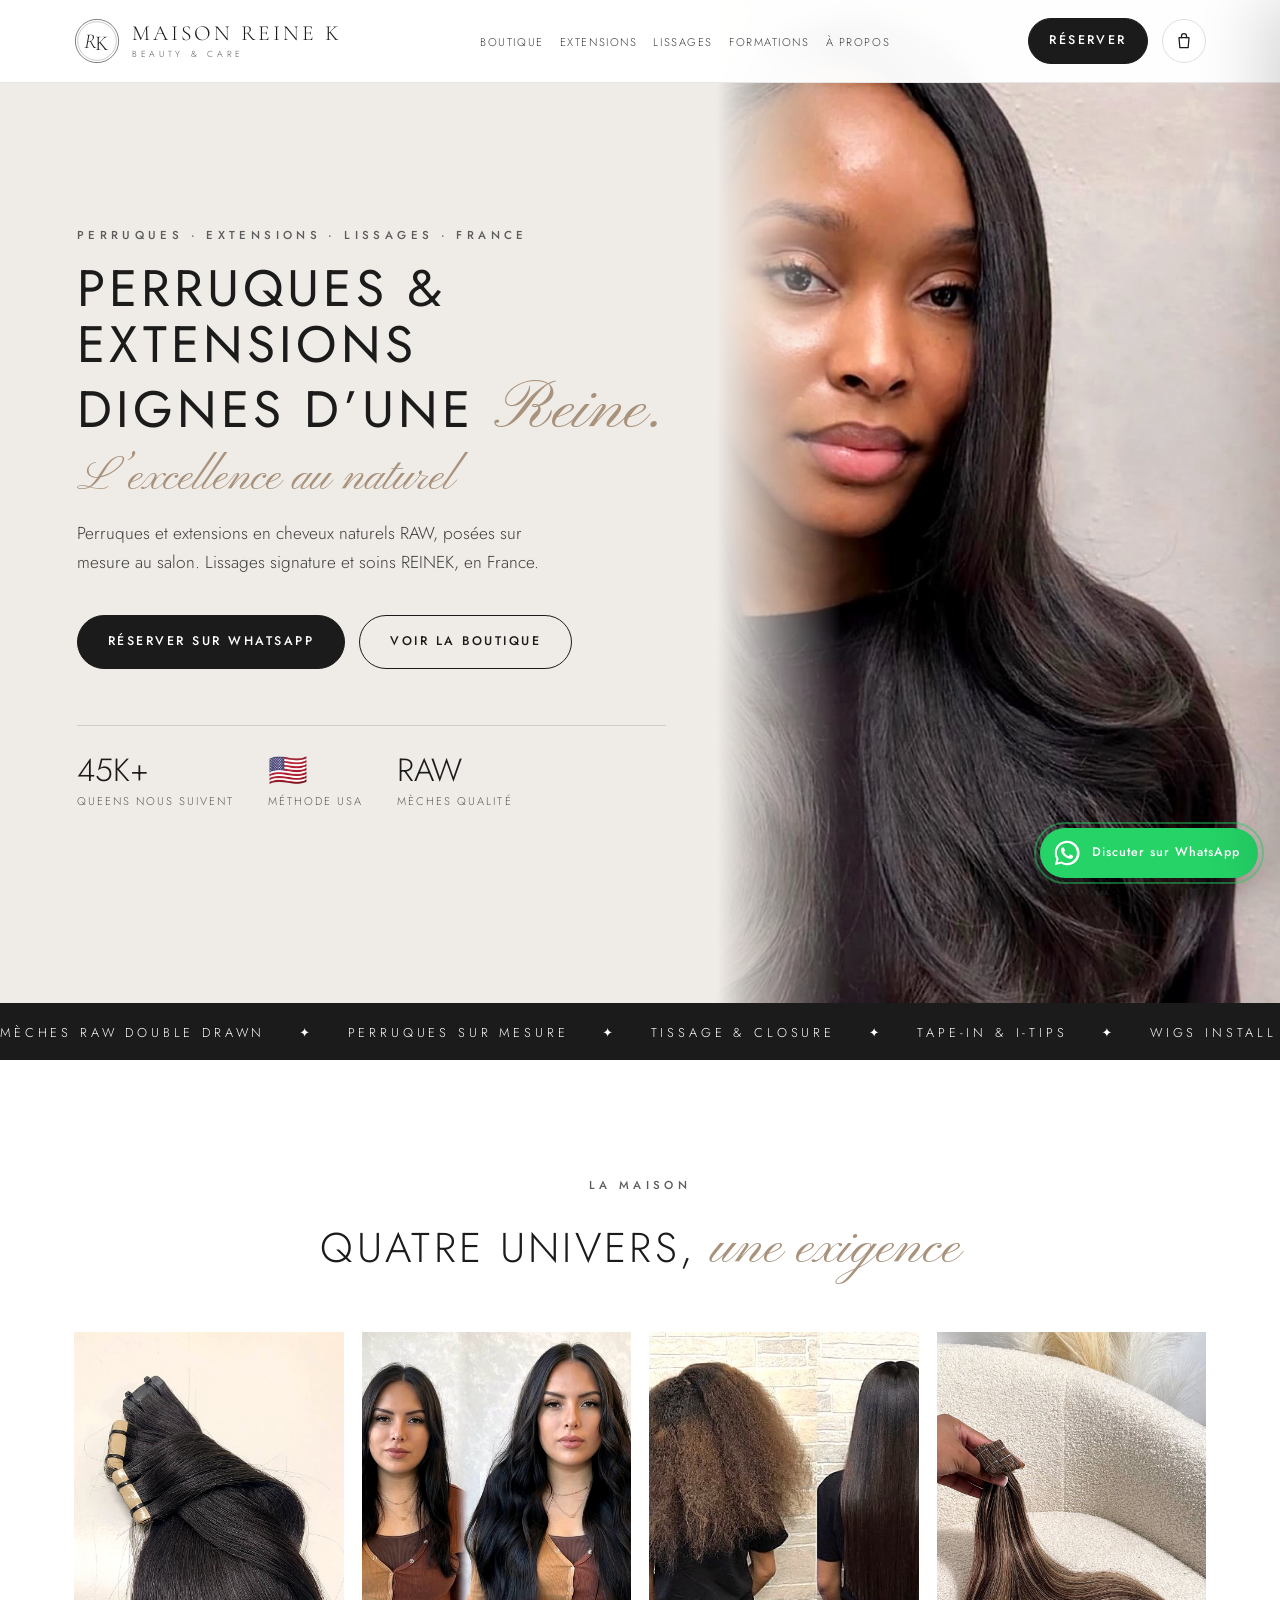
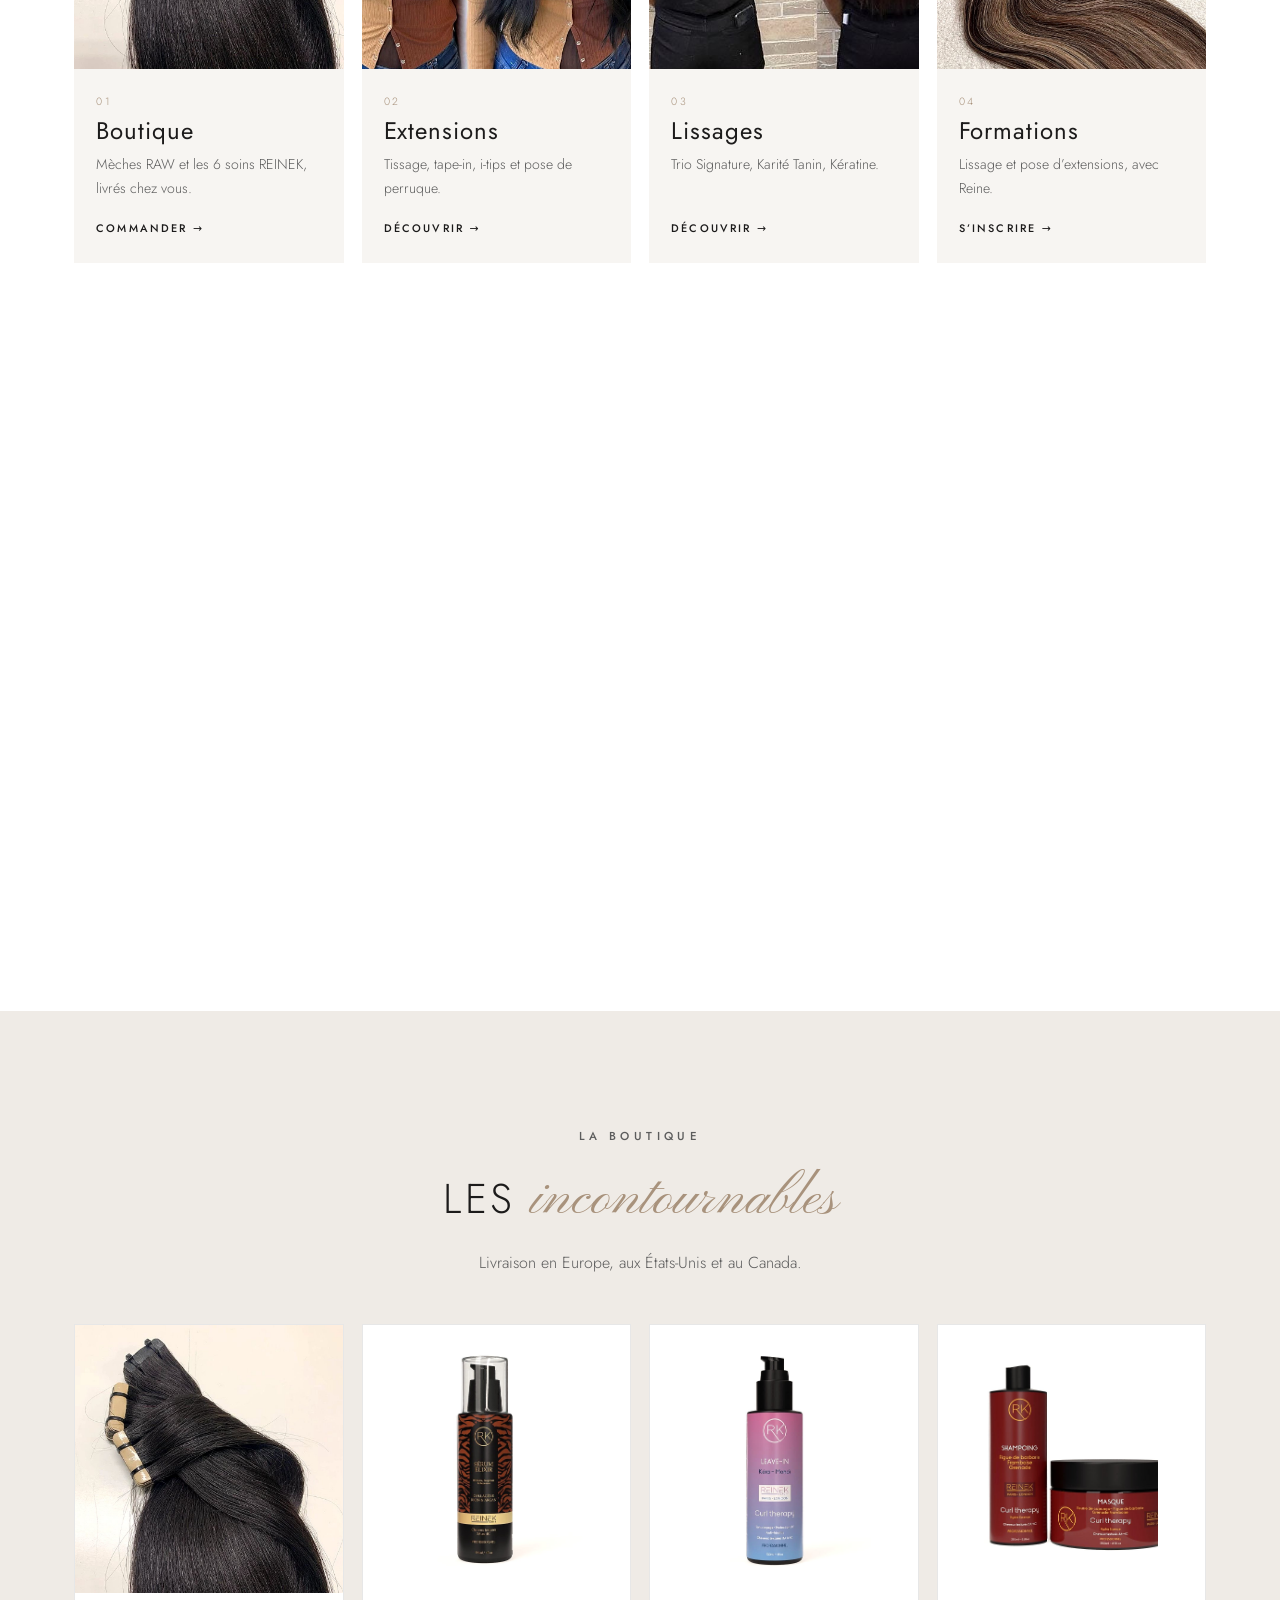
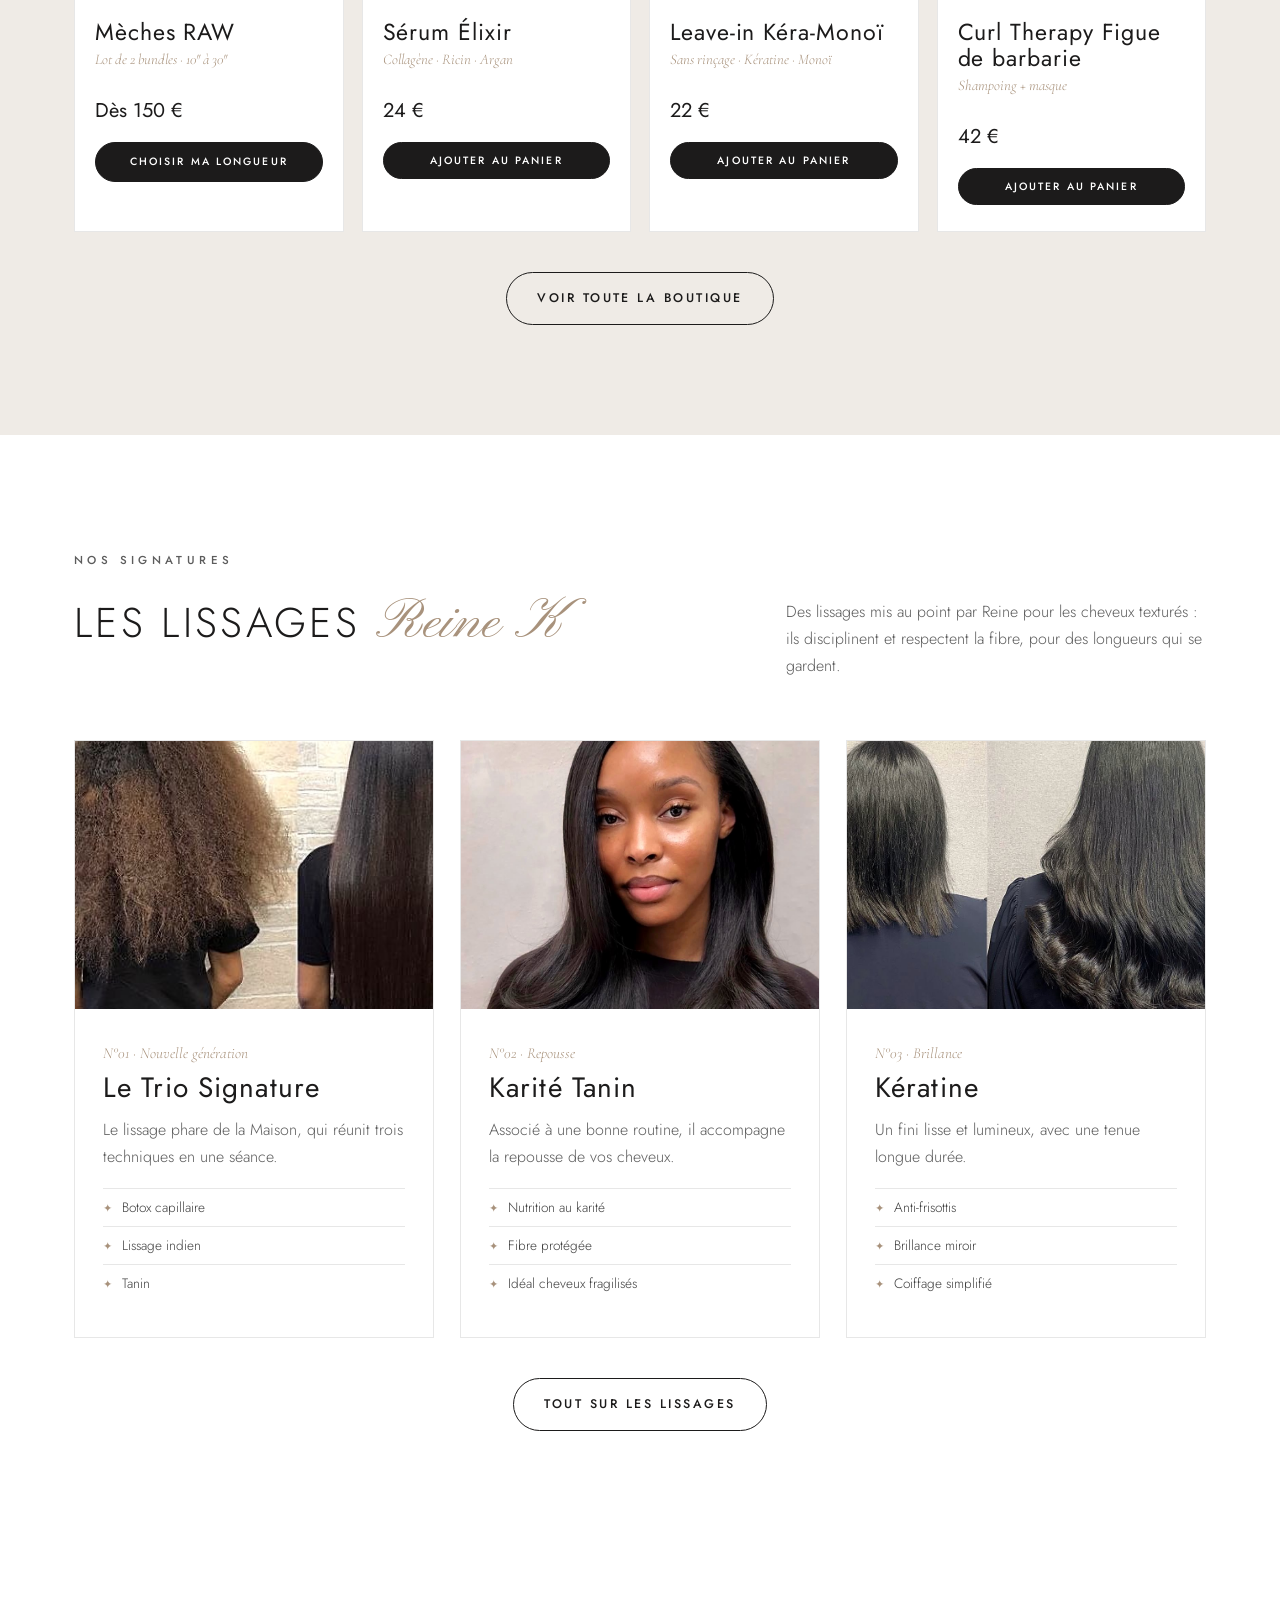
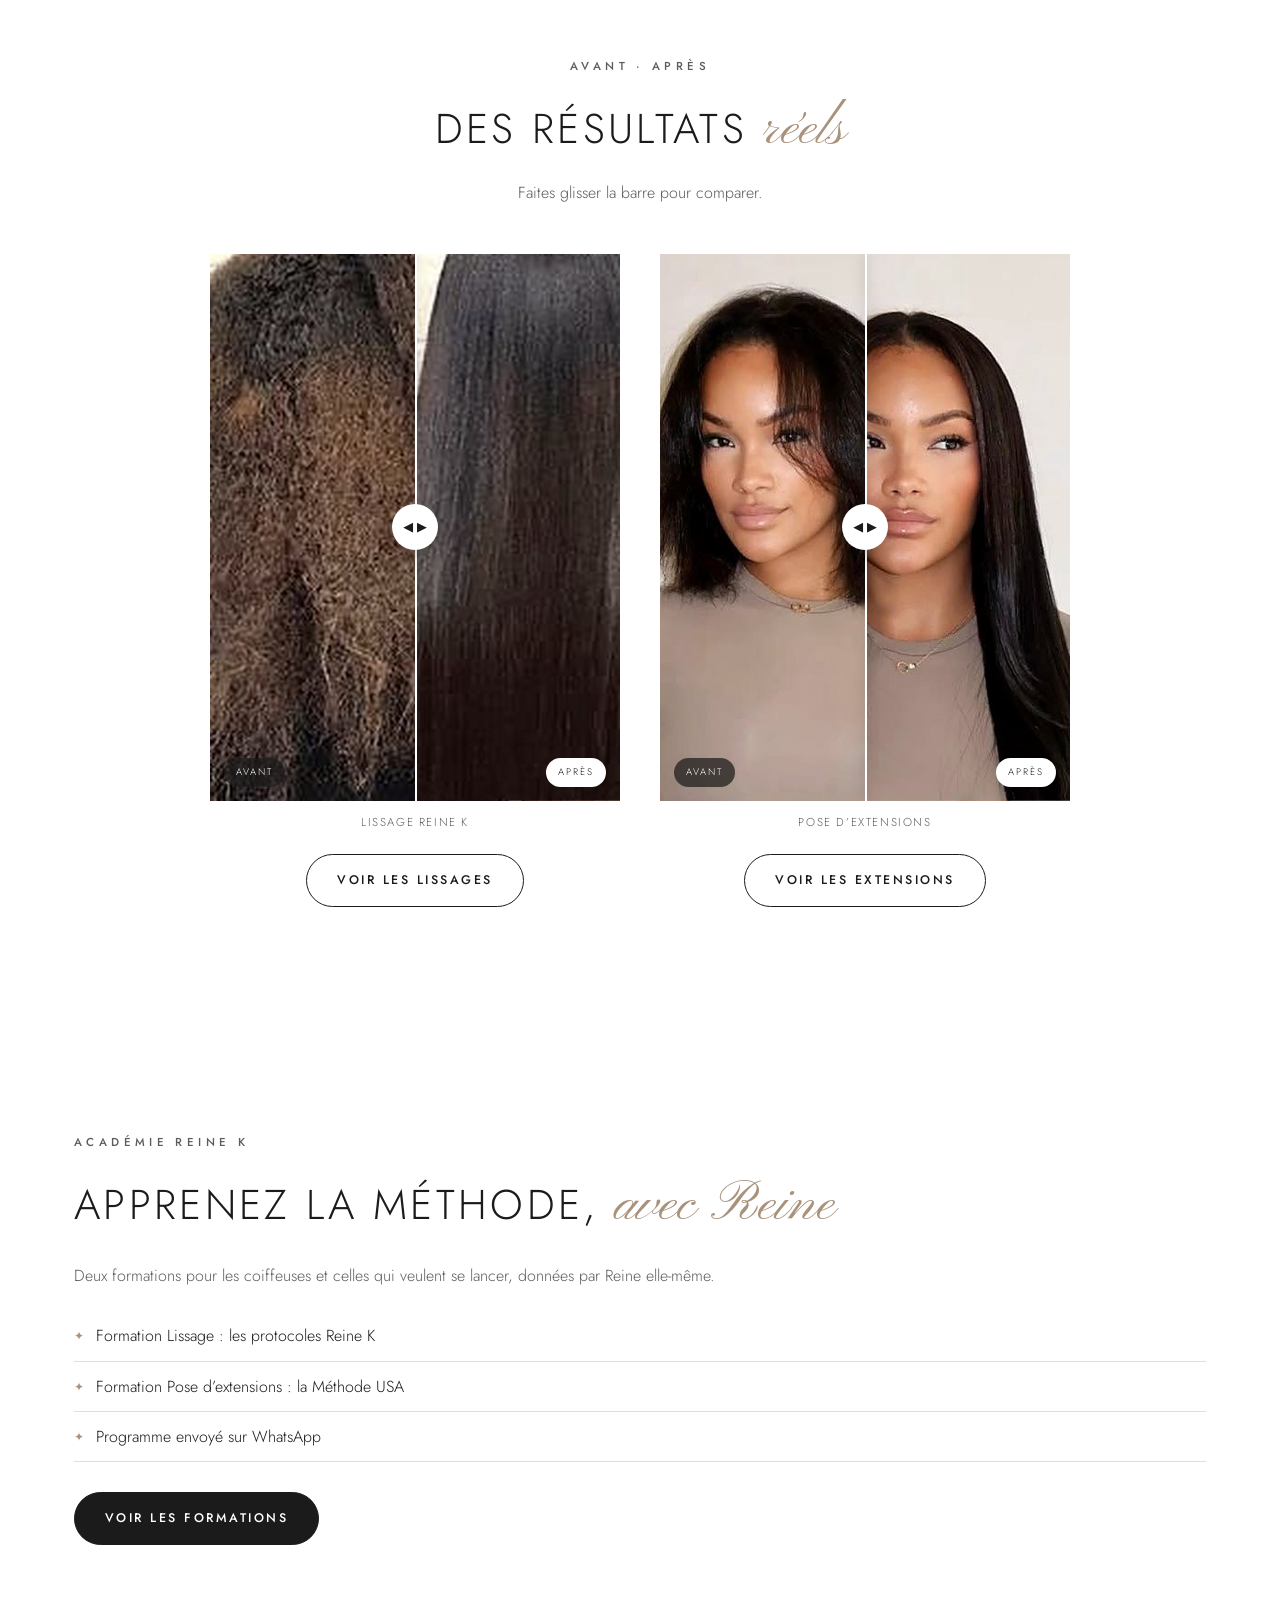
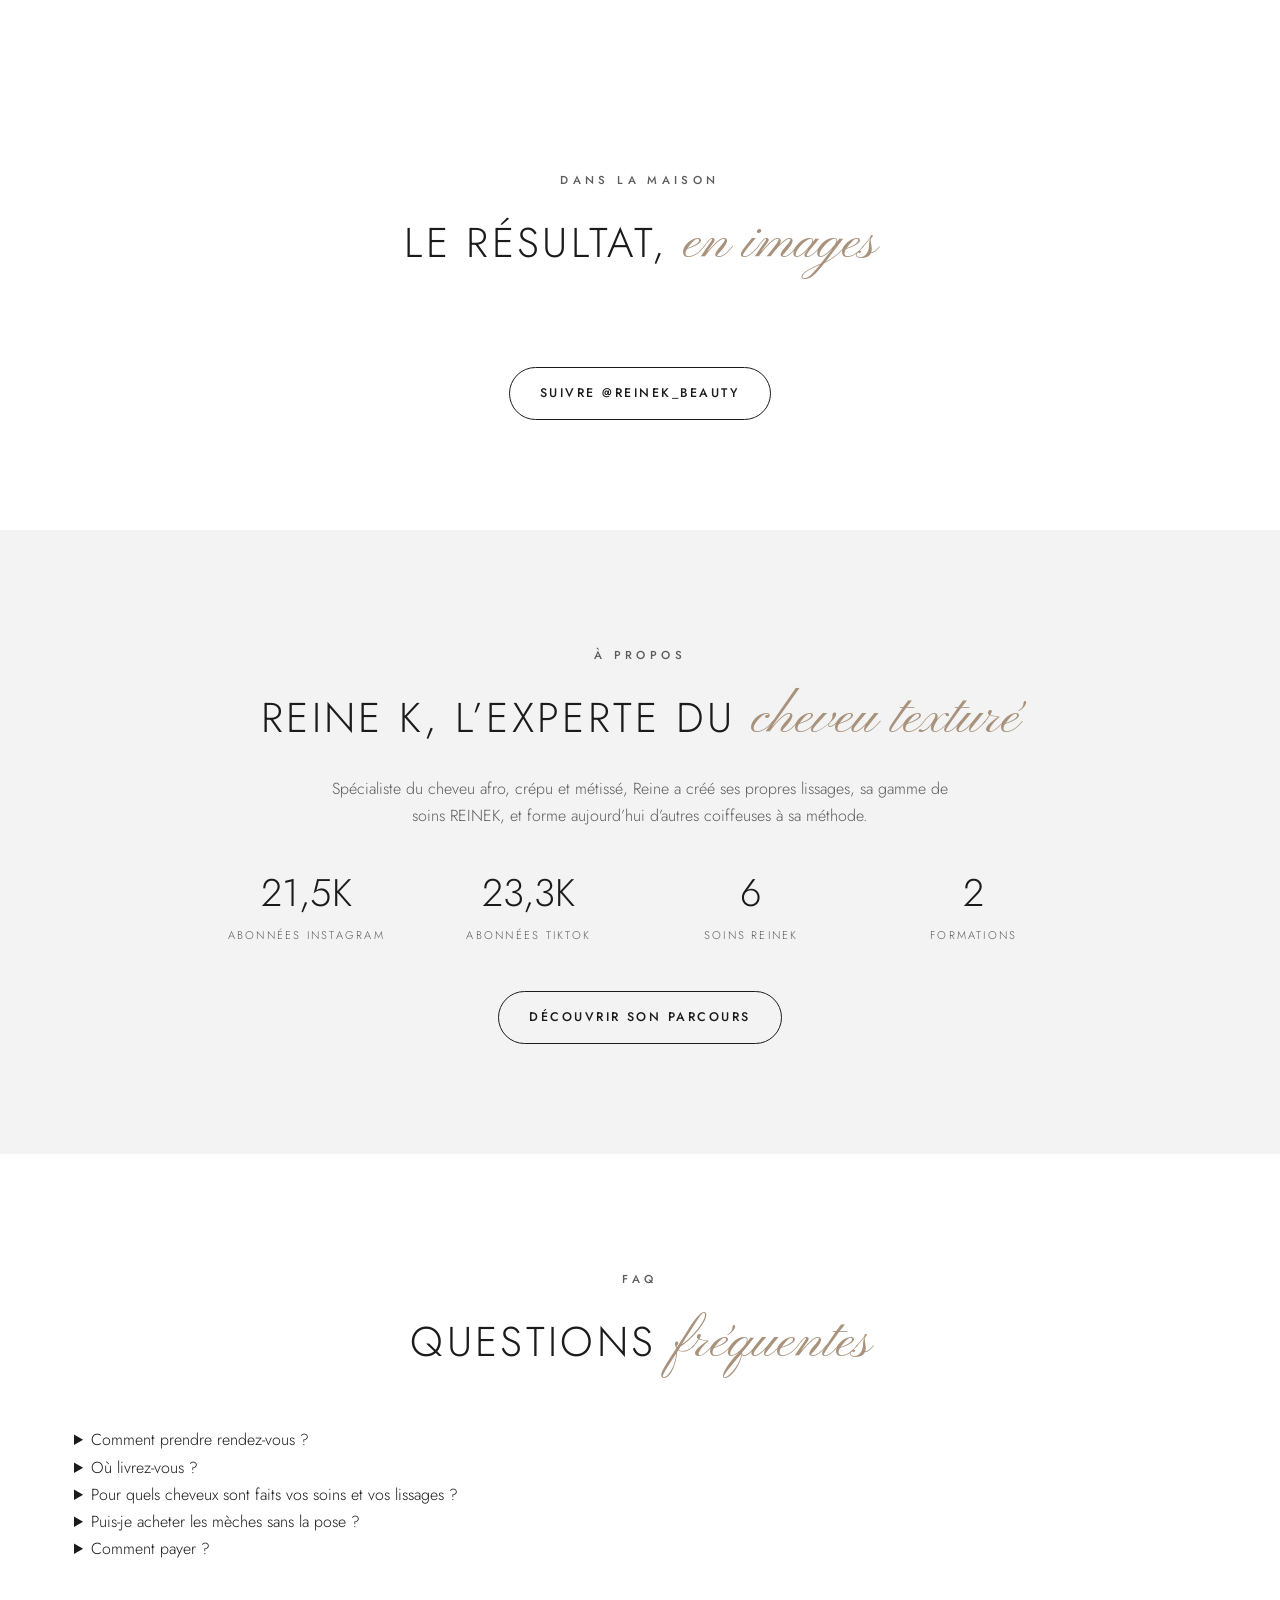
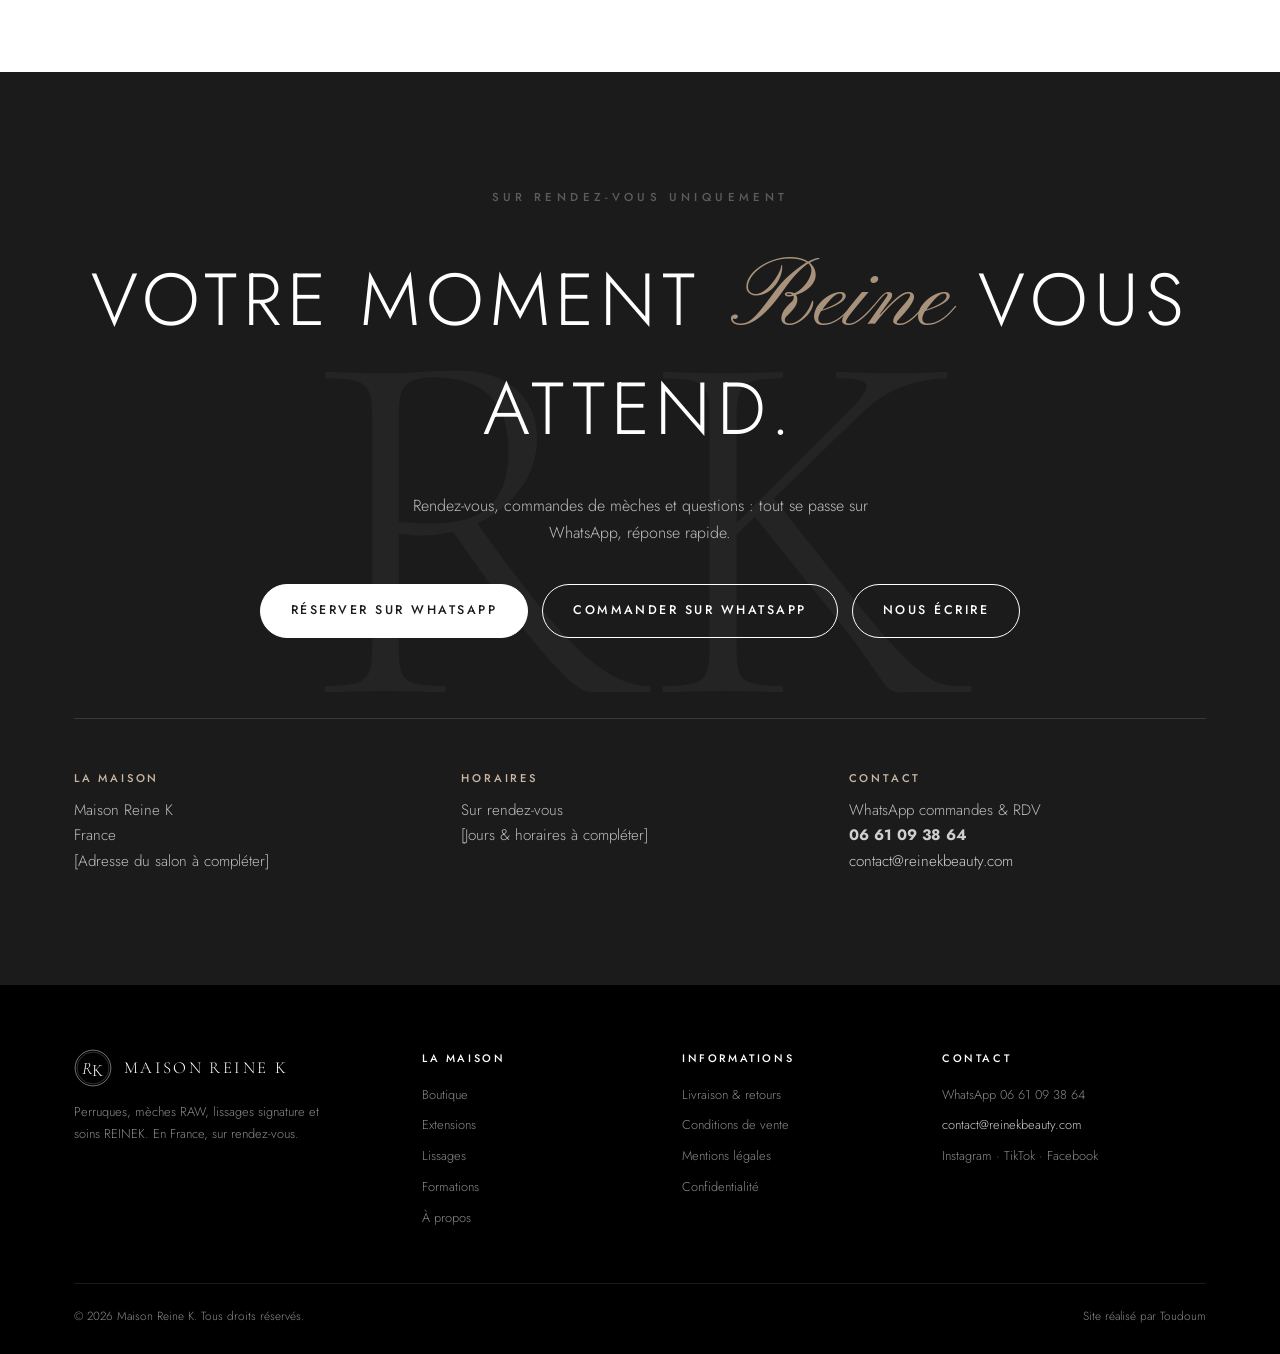
==== commit 8d031332: "Add files via upload" ====
--- a/index.html
+++ b/index.html
@@ -70,12 +70,14 @@
   </div>
 </section>
 
+<div class="bandeau" aria-hidden="true"><div>
+  Mèches RAW double drawn <i>✦</i> Perruques sur mesure <i>✦</i> Tissage & Closure <i>✦</i> Tape-in & I-tips <i>✦</i> Wigs install <i>✦</i> Soins REINEK <i>✦</i> Lissages signature <i>✦</i>
+  Mèches RAW double drawn <i>✦</i> Perruques sur mesure <i>✦</i> Tissage & Closure <i>✦</i> Tape-in & I-tips <i>✦</i> Wigs install <i>✦</i> Soins REINEK <i>✦</i> Lissages signature <i>✦</i>
+</div></div>
+
 <section class="univers" id="univers">
   <div class="wrap">
-    <div class="titre-bloc rev">
-      <span class="eyebrow">La Maison</span>
-      <h2>Quatre univers, <em>une exigence</em></h2>
-    </div>
+    <div class="titre-bloc rev"><span class="eyebrow">La Maison</span><h2>Quatre univers, <em>une exigence</em></h2></div>
     <div class="univers-grille">
       <a href="boutique.html" class="ucarte rev">
         <div class="visuel"><img src="img/meches-raw.jpg" alt="Boutique" loading="lazy" style="object-position:50% 45%"></div>
@@ -97,12 +99,22 @@
   </div>
 </section>
 
+<section class="fond-sable">
+  <div class="wrap volet">
+    <div class="volet-img rev"><div class="visuel"><img src="img/wigs-model.jpg" alt="" loading="lazy" style="object-position:50% 20%"></div></div>
+    <div class="rev">
+      <span class="eyebrow">Extensions & perruques</span>
+      <h2>Des longueurs que l’on <em>ne devine pas</em></h2>
+      <p>Vos mèches RAW sont posées au salon avec la Méthode USA, pour un résultat naturel et confortable.</p>
+      <ul class="points"><li>Tissage, closure, tape-in, i-tips, nano rings</li><li>Perruques V part, U part et wigs install</li><li>Lot de 2 bundles double drawn, de 150 à 470 €</li></ul>
+      <div class="ctas"><a href="extensions.html" class="btn btn-or">Voir les extensions</a><a href="boutique.html#tarifs" class="btn btn-sombre">Commander mes mèches</a></div>
+    </div>
+  </div>
+</section>
+
 <section class="vedettes" id="boutique">
   <div class="wrap">
-    <div class="titre-bloc rev">
-      <span class="eyebrow">La Boutique</span>
-      <h2>Les <em>incontournables</em></h2>
-    </div>
+    <div class="titre-bloc rev"><span class="eyebrow">La Boutique</span><h2>Les <em>incontournables</em></h2><p style="max-width:600px;margin:14px auto 0">Livraison en Europe, aux États-Unis et au Canada.</p></div>
     <div class="gamme gamme-4 vedettes-grille">
       <article class="produit rev">
         <div class="visuel"><img src="img/meches-raw.jpg" alt="Mèches RAW double drawn" loading="lazy" style="object-fit:cover;padding:0;object-position:50% 45%"></div>
@@ -125,12 +137,48 @@
   </div>
 </section>
 
-<section class="preuves-accueil" id="resultats-accueil">
-  <div class="wrap">
-    <div class="titre-bloc rev">
-      <span class="eyebrow">Avant · Après</span>
-      <h2>Des résultats <em>réels</em></h2>
-    </div>
+<section class="sombre lissages-accueil">
+  <div class="wrap">
+    <div class="entete rev">
+      <div><span class="eyebrow">Nos signatures</span><h2>Les lissages <em>Reine K</em></h2></div>
+      <p>Des lissages mis au point par Reine pour les cheveux texturés : ils disciplinent et respectent la fibre, pour des longueurs qui se gardent.</p>
+    </div>
+    <div class="lissages">
+      <article class="carte-l rev">
+        <div class="visuel"><img src="img/avant-apres-lissage.jpg" alt="Avant / après : cheveux crépus lissés" loading="lazy" style="object-position:50% 45%"></div>
+        <div class="corps">
+          <span class="num">N°01 · Nouvelle génération</span>
+          <h3>Le Trio Signature</h3>
+          <p>Le lissage phare de la Maison, qui réunit trois techniques en une séance.</p>
+          <ul><li>Botox capillaire</li><li>Lissage indien</li><li>Tanin</li></ul>
+        </div>
+      </article>
+      <article class="carte-l rev">
+        <div class="visuel bx"><img src="img/hero-cliente.jpg" alt="Cheveux lissés, longueurs brillantes" loading="lazy" style="object-position:50% 30%"></div>
+        <div class="corps">
+          <span class="num">N°02 · Repousse</span>
+          <h3>Karité Tanin</h3>
+          <p>Associé à une bonne routine, il accompagne la repousse de vos cheveux.</p>
+          <ul><li>Nutrition au karité</li><li>Fibre protégée</li><li>Idéal cheveux fragilisés</li></ul>
+        </div>
+      </article>
+      <article class="carte-l rev">
+        <div class="visuel"><img src="img/avant-apres-bob.jpg" alt="Avant / après : carré lissé" loading="lazy" style="object-position:50% 45%"></div>
+        <div class="corps">
+          <span class="num">N°03 · Brillance</span>
+          <h3>Kératine</h3>
+          <p>Un fini lisse et lumineux, avec une tenue longue durée.</p>
+          <ul><li>Anti-frisottis</li><li>Brillance miroir</li><li>Coiffage simplifié</li></ul>
+        </div>
+      </article>
+    </div>
+    <p class="suite rev"><a href="lissages.html" class="btn btn-sombre">Tout sur les lissages</a></p>
+  </div>
+</section>
+
+<section class="preuves-accueil fond-gris" id="resultats-accueil">
+  <div class="wrap">
+    <div class="titre-bloc rev"><span class="eyebrow">Avant · Après</span><h2>Des résultats <em>réels</em></h2><p style="max-width:600px;margin:14px auto 0">Faites glisser la barre pour comparer.</p></div>
     <div class="preuves-grille">
       <div><figure class="rev"><div class="compare" data-compare>
       <img class="avant" src="img/ba-lissage-avant.jpg" alt="Avant : cheveux crépus lissés" loading="lazy">
@@ -148,6 +196,27 @@
   </div>
 </section>
 
+<section class="fond-noir">
+  <div class="wrap volet inverse">
+    <div class="volet-img rev"><div class="visuel"><img src="img/tape-in.jpg" alt="" loading="lazy" style="object-position:50% 45%"></div></div>
+    <div class="rev">
+      <span class="eyebrow">Académie Reine K</span>
+      <h2>Apprenez la méthode, <em>avec Reine</em></h2>
+      <p>Deux formations pour les coiffeuses et celles qui veulent se lancer, données par Reine elle-même.</p>
+      <ul class="points"><li>Formation Lissage : les protocoles Reine K</li><li>Formation Pose d’extensions : la Méthode USA</li><li>Programme envoyé sur WhatsApp</li></ul>
+      <div class="ctas"><a href="formations.html" class="btn btn-or">Voir les formations</a></div>
+    </div>
+  </div>
+</section>
+
+<section class="fond-blanc">
+  <div class="wrap">
+    <div class="titre-bloc rev"><span class="eyebrow">Dans la Maison</span><h2>Le résultat, <em>en images</em></h2></div>
+    <div class="mosaique"><div class="visuel rev"><img src="img/hero-cliente.jpg" alt="Longueurs ondulées" loading="lazy" style="object-position:50% 20%"></div><div class="visuel rev"><img src="img/avant-apres-long.jpg" alt="Avant / après extensions longues" loading="lazy" style="object-position:50% 30%"></div><div class="visuel rev"><img src="img/wigs-model.jpg" alt="Carré lisse" loading="lazy" style="object-position:50% 20%"></div><div class="visuel rev"><img src="img/avant-apres-volume.jpg" alt="Avant / après volume" loading="lazy" style="object-position:50% 30%"></div></div>
+    <p class="suite rev"><a href="https://www.instagram.com/reinek_beauty/" class="btn btn-sombre" target="_blank" rel="noopener">Suivre @reinek_beauty</a></p>
+  </div>
+</section>
+
 <section class="apropos-apercu">
   <div class="wrap rev">
     <span class="eyebrow">À propos</span>
@@ -160,6 +229,19 @@
       <div><b>2</b><span>Formations</span></div>
     </div>
     <a href="a-propos.html" class="btn btn-sombre">Découvrir son parcours</a>
+  </div>
+</section>
+
+<section class="faq fond-blanc">
+  <div class="wrap">
+    <div class="titre-bloc rev"><span class="eyebrow">FAQ</span><h2>Questions <em>fréquentes</em></h2></div>
+    <div class="rev">
+<details><summary>Comment prendre rendez-vous ?</summary><p>Tout se passe sur WhatsApp, au 06 61 09 38 64. Vous écrivez, Reine vous répond et vous propose un créneau. La Maison reçoit uniquement sur rendez-vous.</p></details>
+<details><summary>Où livrez-vous ?</summary><p>En France, dans toute l’Europe, aux États-Unis et au Canada. Les délais et les frais sont détaillés sur la page <a href="livraison-retours.html">Livraison & retours</a>.</p></details>
+<details><summary>Pour quels cheveux sont faits vos soins et vos lissages ?</summary><p>Pour les cheveux texturés, du 3A au 4C : bouclés, frisés, crépus et métissés.</p></details>
+<details><summary>Puis-je acheter les mèches sans la pose ?</summary><p>Oui. Les mèches RAW se commandent dans la <a href="boutique.html#tarifs">boutique</a>, par lot de 2 bundles, de 10″ à 30″. La pose au salon se réserve à part.</p></details>
+<details><summary>Comment payer ?</summary><p>Par carte bancaire, sur une page de paiement sécurisée. Vous pouvez aussi passer commande sur WhatsApp.</p></details>
+    </div>
   </div>
 </section>
 
--- a/css/style.css
+++ b/css/style.css
@@ -606,3 +606,59 @@
   footer{padding-bottom:100px}
 }
 @media (max-width:560px){.pied-grille{grid-template-columns:1fr}.vers-carte{aspect-ratio:4/3}}
+
+/* ===== Site multi-pages v2 : accueil en aperçu, une page par rubrique ===== */
+.titre-bloc{text-align:center;margin-bottom:48px}
+.titre-bloc h2{margin-bottom:0}
+.suite{text-align:center;margin-top:40px}
+.univers{background:#fff}
+.univers-grille{display:grid;grid-template-columns:repeat(4,1fr);gap:18px}
+.ucarte{display:flex;flex-direction:column;background:#f7f5f2;transition:transform .35s,box-shadow .35s}
+.ucarte:hover{transform:translateY(-6px);box-shadow:0 22px 44px rgba(0,0,0,.09)}
+.ucarte .visuel{aspect-ratio:4/5}
+.ucarte .visuel img{transition:transform 1s ease}
+.ucarte:hover .visuel img{transform:scale(1.05)}
+.ucarte .txt{padding:24px 22px 26px;display:flex;flex-direction:column;flex:1}
+.ucarte .num{font-size:.66rem;letter-spacing:.26em;color:var(--or)}
+.ucarte h3{font-size:1.5rem;margin:.3em 0 .35em}
+.ucarte p{font-size:.88rem;flex:1;margin-bottom:18px}
+.ucarte .voir{font-size:.68rem;letter-spacing:.2em;text-transform:uppercase;font-weight:500;color:#1c1b1b}
+.vedettes{background:var(--sable)}
+.vedettes-grille .produit{background:#fff;border:1px solid #e7e7e7}
+.vedettes-grille .produit .corps{text-align:left}
+.vedettes-grille a.btn-ajout{margin-top:14px;padding:10px 16px;font-size:.66rem}
+.preuves-accueil{background:#fff}
+.preuves-grille{display:grid;grid-template-columns:1fr 1fr;gap:40px;max-width:860px;margin:0 auto}
+.preuves-grille .suite{margin-top:22px}
+.apropos-apercu{background:#f3f3f3;text-align:center}
+.apropos-apercu p{max-width:620px;margin:0 auto}
+.apropos-apercu .preuve-chiffres{margin:44px auto;max-width:860px}
+.appel{background:#1c1b1b;color:#fff;text-align:center;padding:90px 0}
+.appel h2{color:#fff}
+.appel p{color:#cfcfcf;max-width:520px;margin:0 auto 32px}
+.appel .ctas{display:flex;gap:12px;justify-content:center;flex-wrap:wrap}
+.appel .btn-or{background:#fff;color:#1c1b1b;border-color:#fff}
+.appel .btn-or:hover{background:var(--or-clair);border-color:var(--or-clair)}
+.appel .btn-ligne{color:#fff;border-color:#fff}
+.appel .btn-ligne:hover{background:#fff;color:#1c1b1b}
+.etapes{background:#fff}
+.etapes-grille{display:grid;grid-template-columns:repeat(3,1fr);gap:24px}
+.etapes-grille>div{background:#f7f5f2;padding:34px 28px;border-top:2px solid #1c1b1b}
+.etapes-grille b{font-weight:300;font-size:2rem;color:var(--or);display:block;line-height:1;margin-bottom:14px}
+.etapes-grille h3{font-size:1.25rem;margin-bottom:8px}
+.etapes-grille p{font-size:.9rem}
+.hero-in .ctas{margin-bottom:0}
+@media (max-width:960px){
+  .univers-grille{grid-template-columns:1fr 1fr}
+  .etapes-grille{grid-template-columns:1fr}
+  .preuves-grille{gap:24px}
+  .appel{padding:70px 0}
+}
+@media (max-width:560px){
+  .univers-grille{grid-template-columns:1fr}
+  .ucarte{flex-direction:row}
+  .ucarte .visuel{aspect-ratio:auto;width:38%;flex:none;min-height:170px}
+  .ucarte .txt{padding:18px 16px}
+  .ucarte h3{font-size:1.25rem}
+  .preuves-grille{grid-template-columns:1fr}
+}
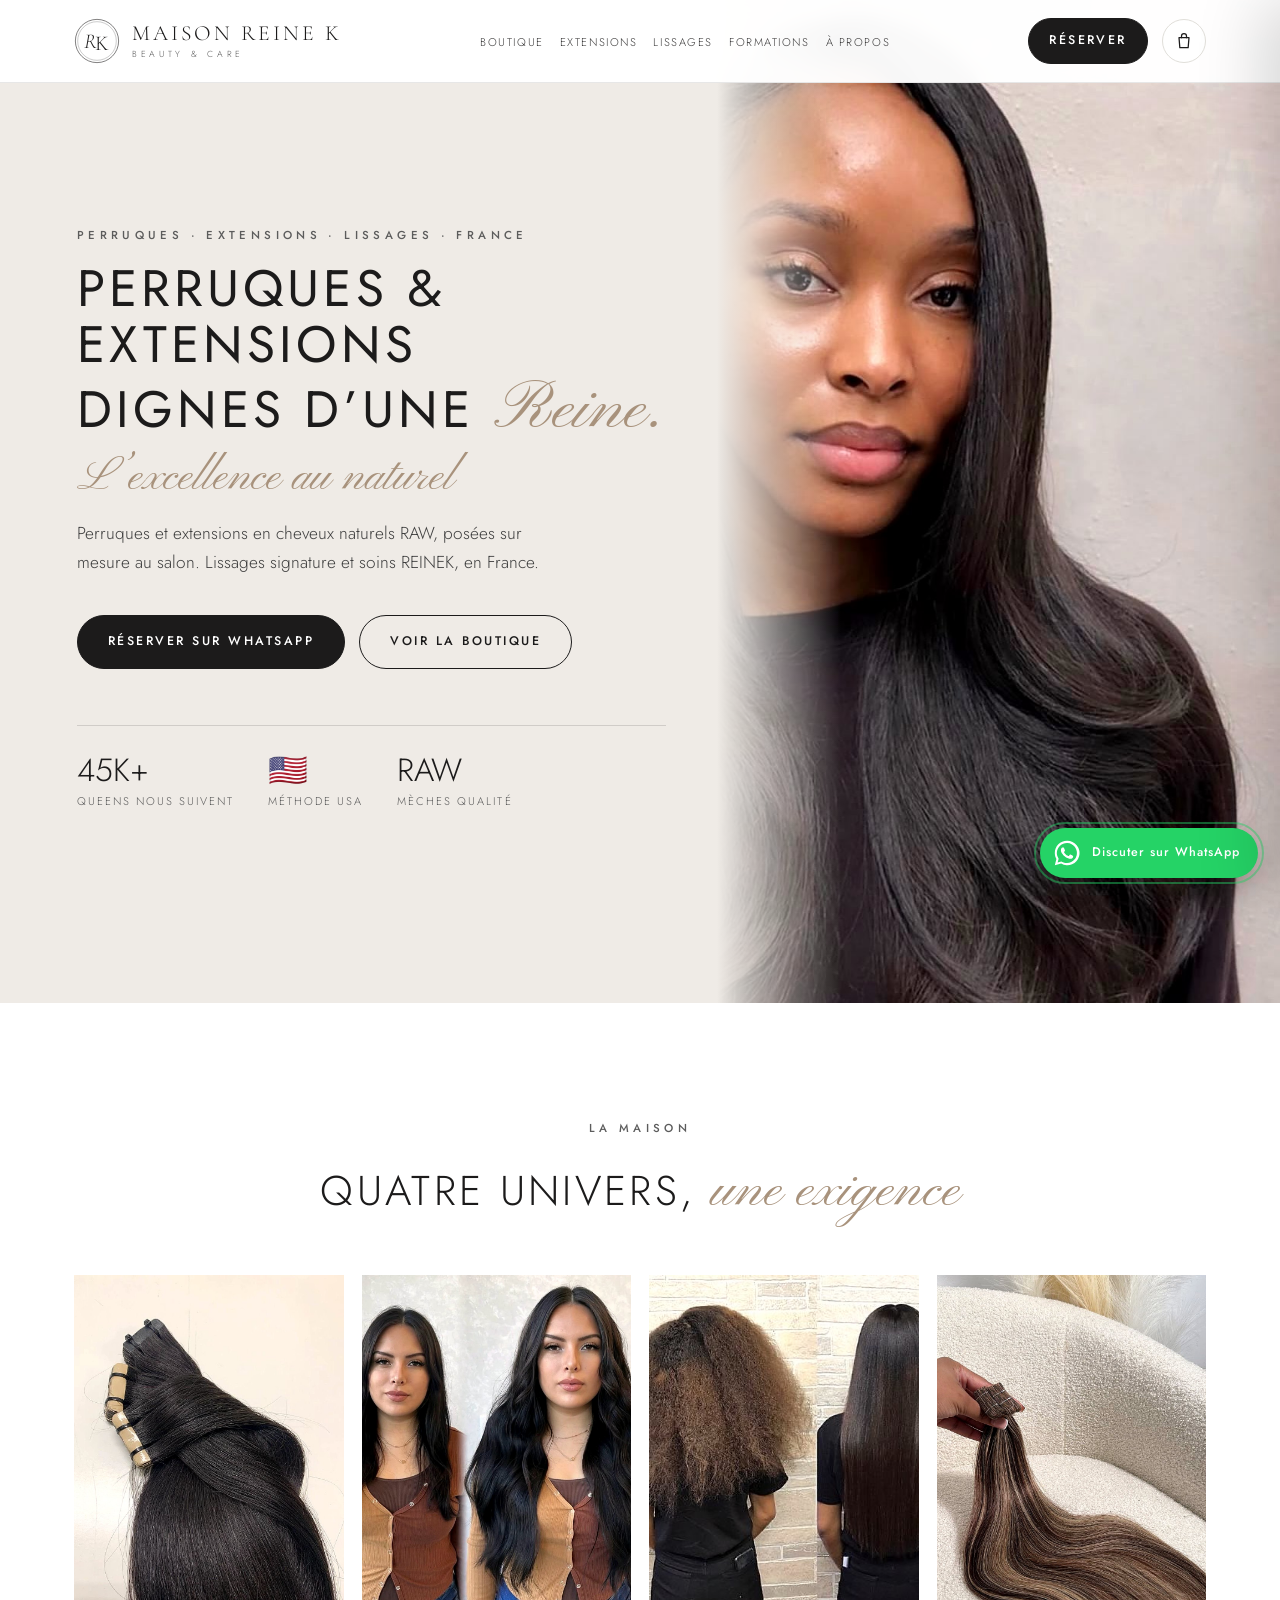
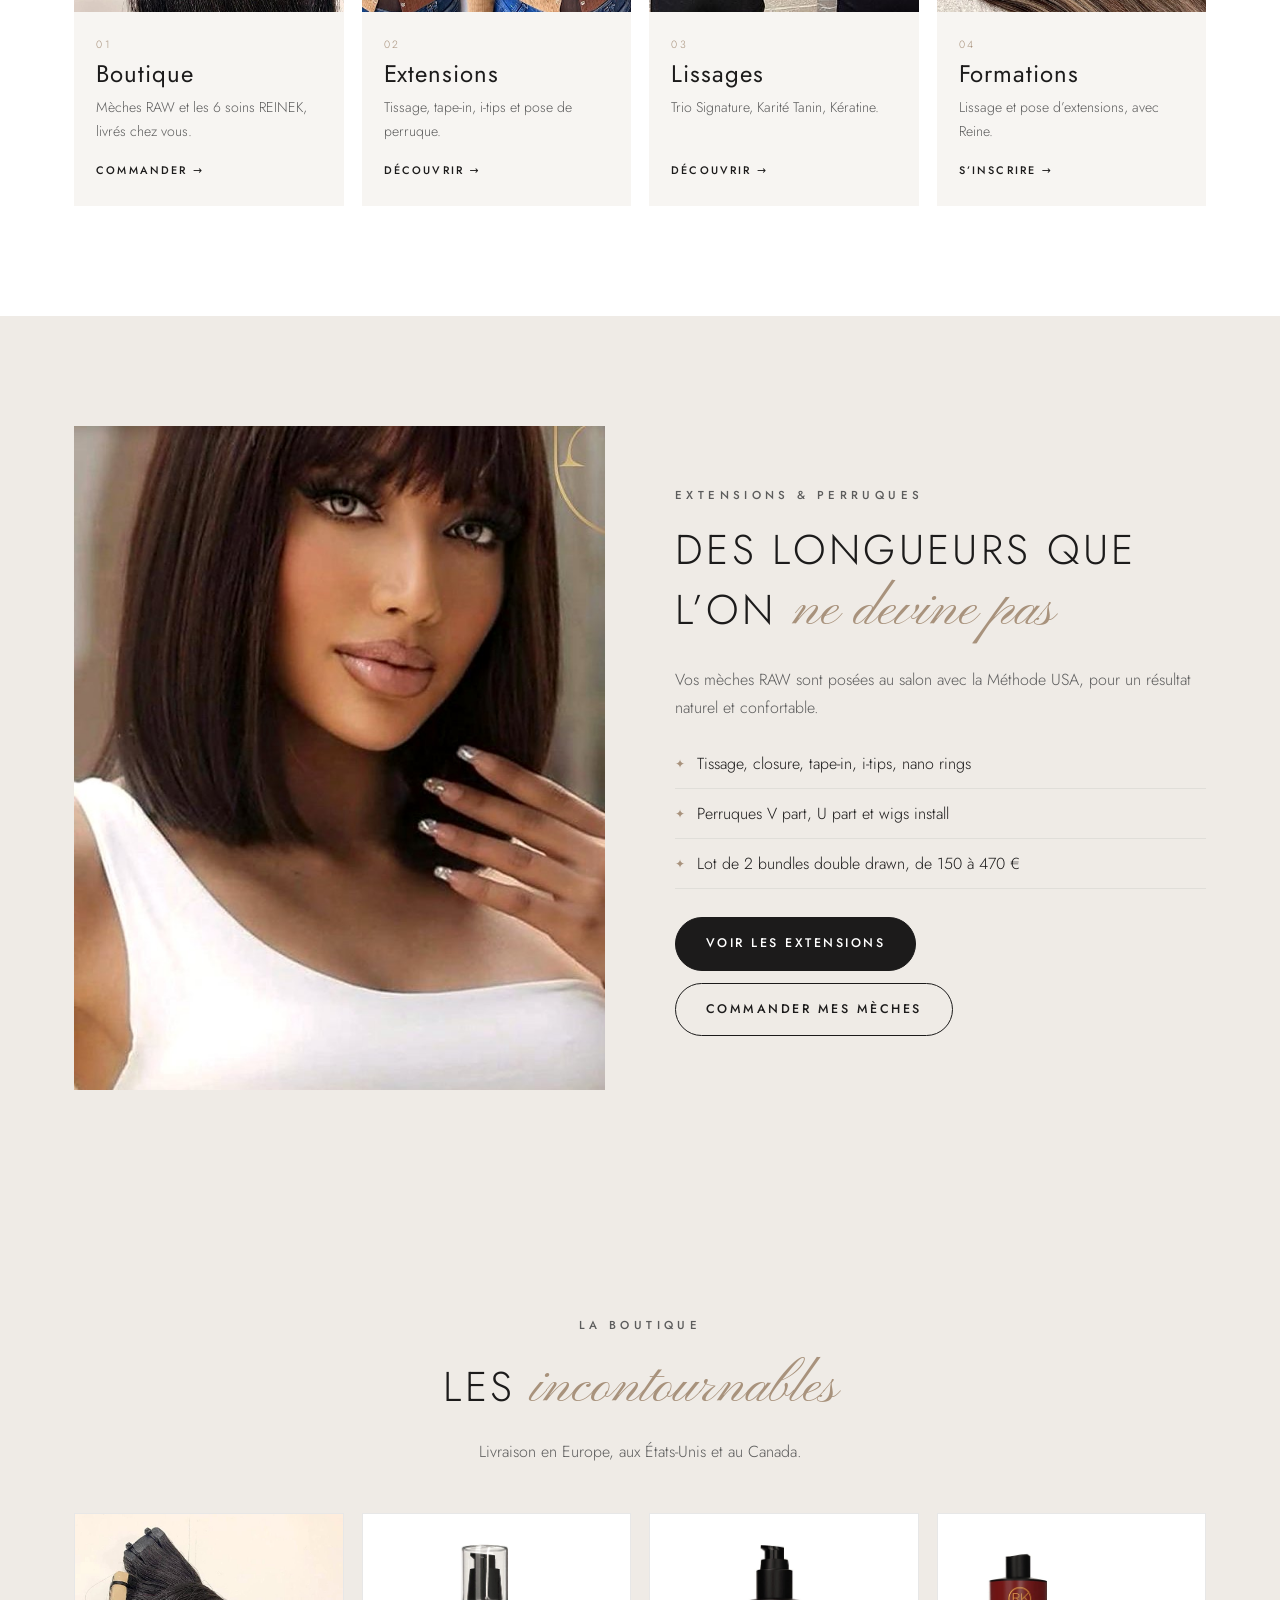
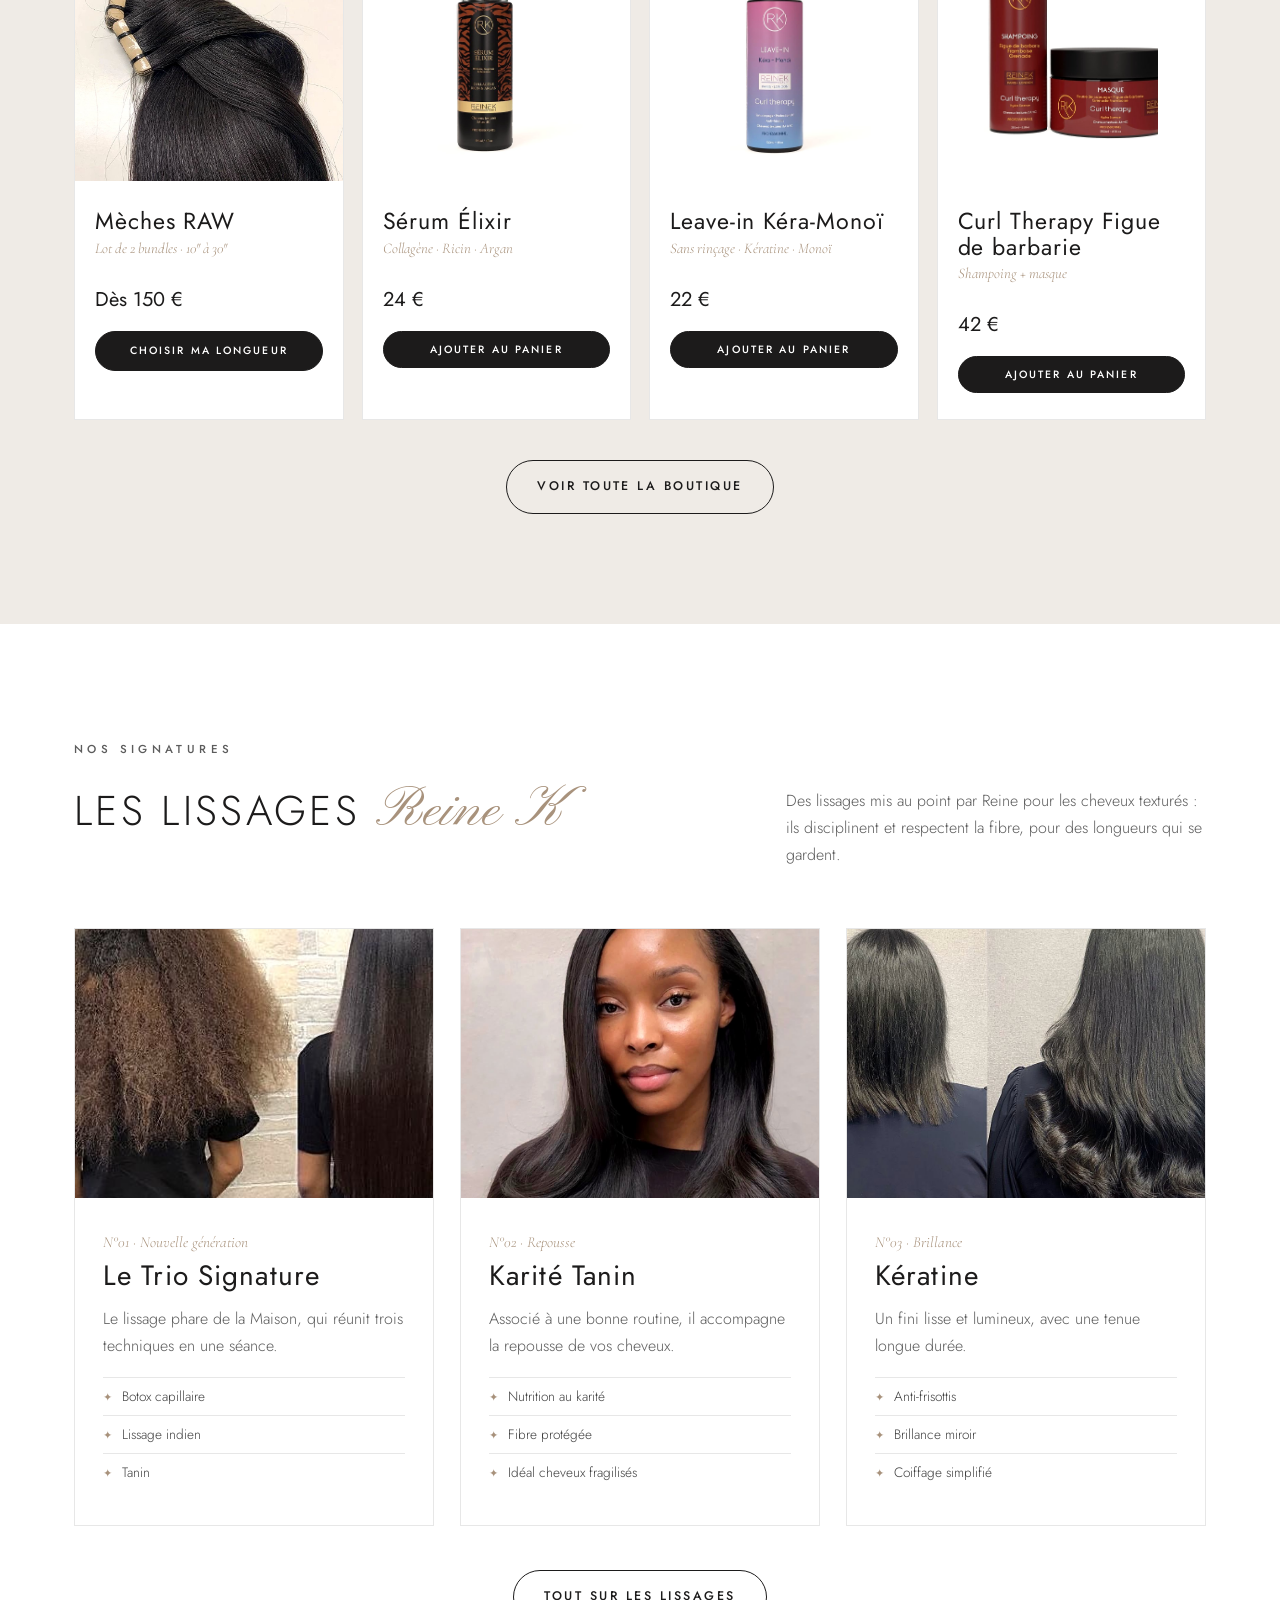
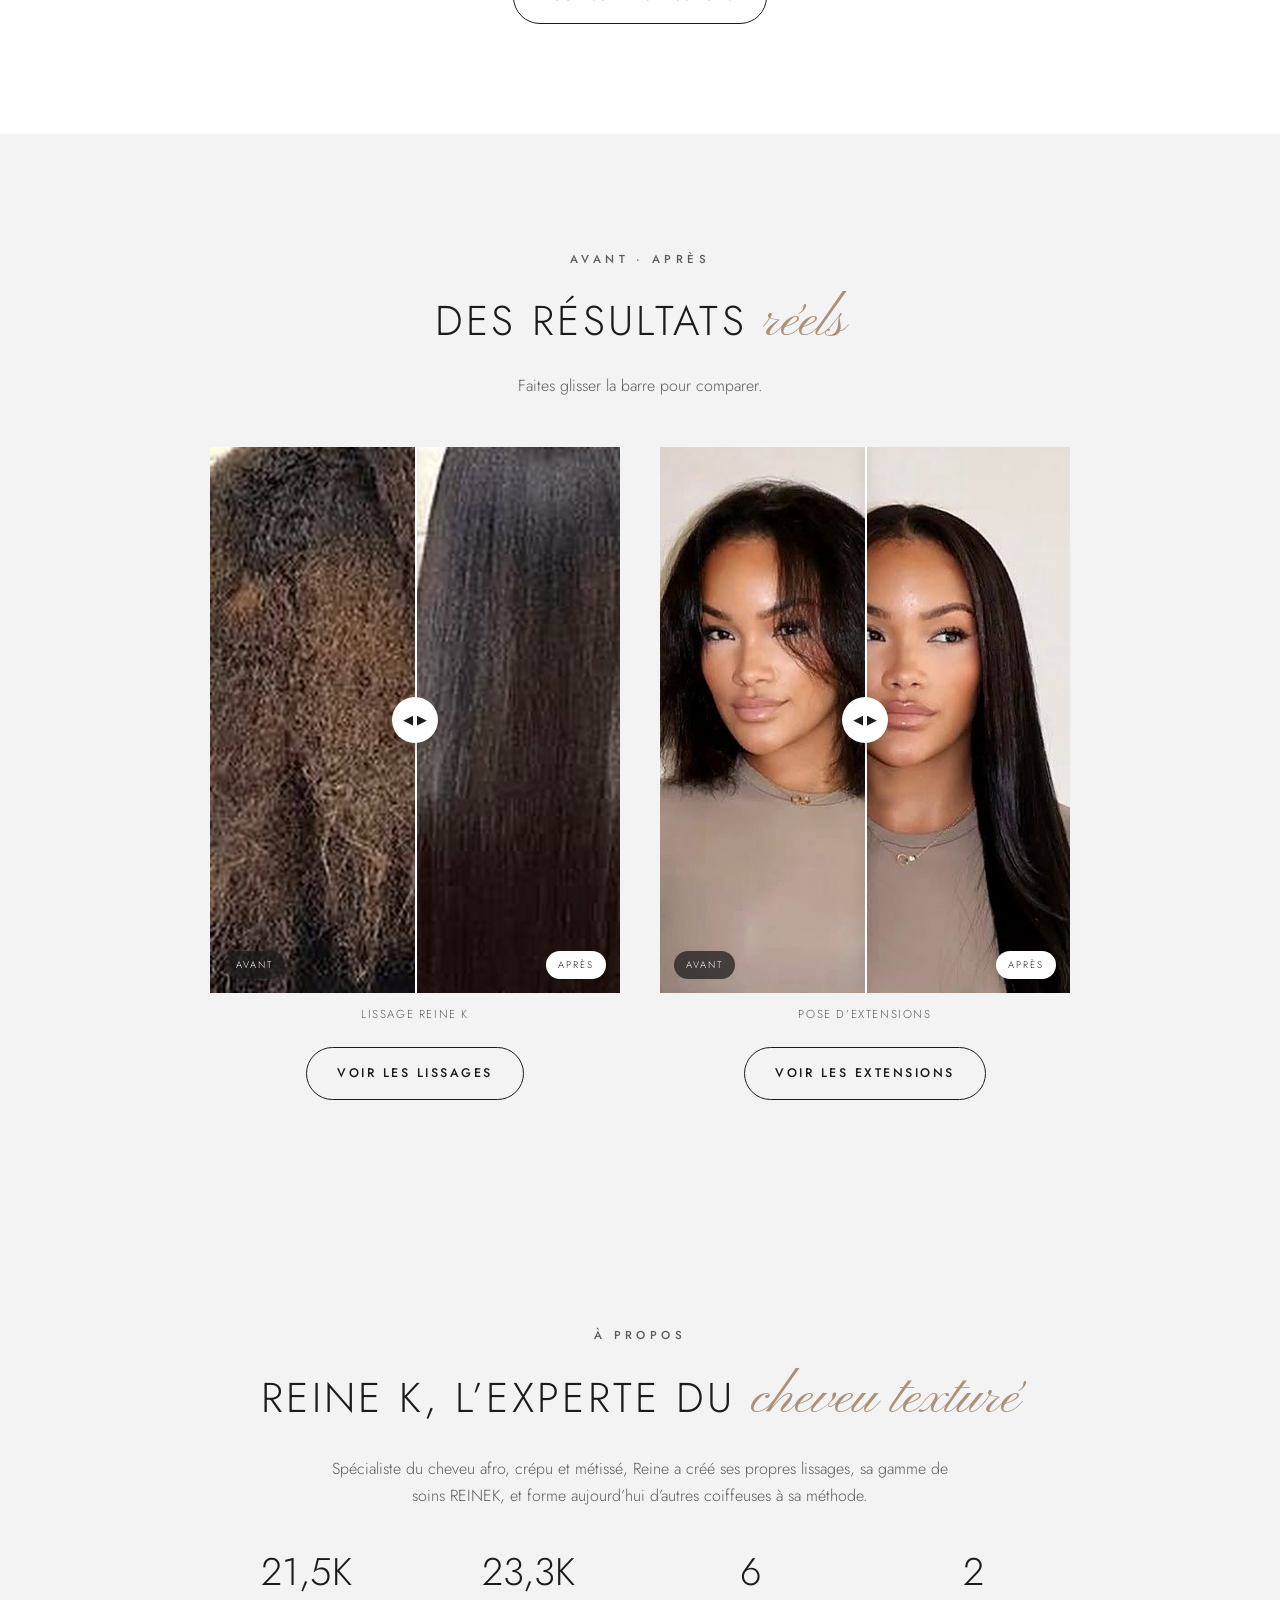
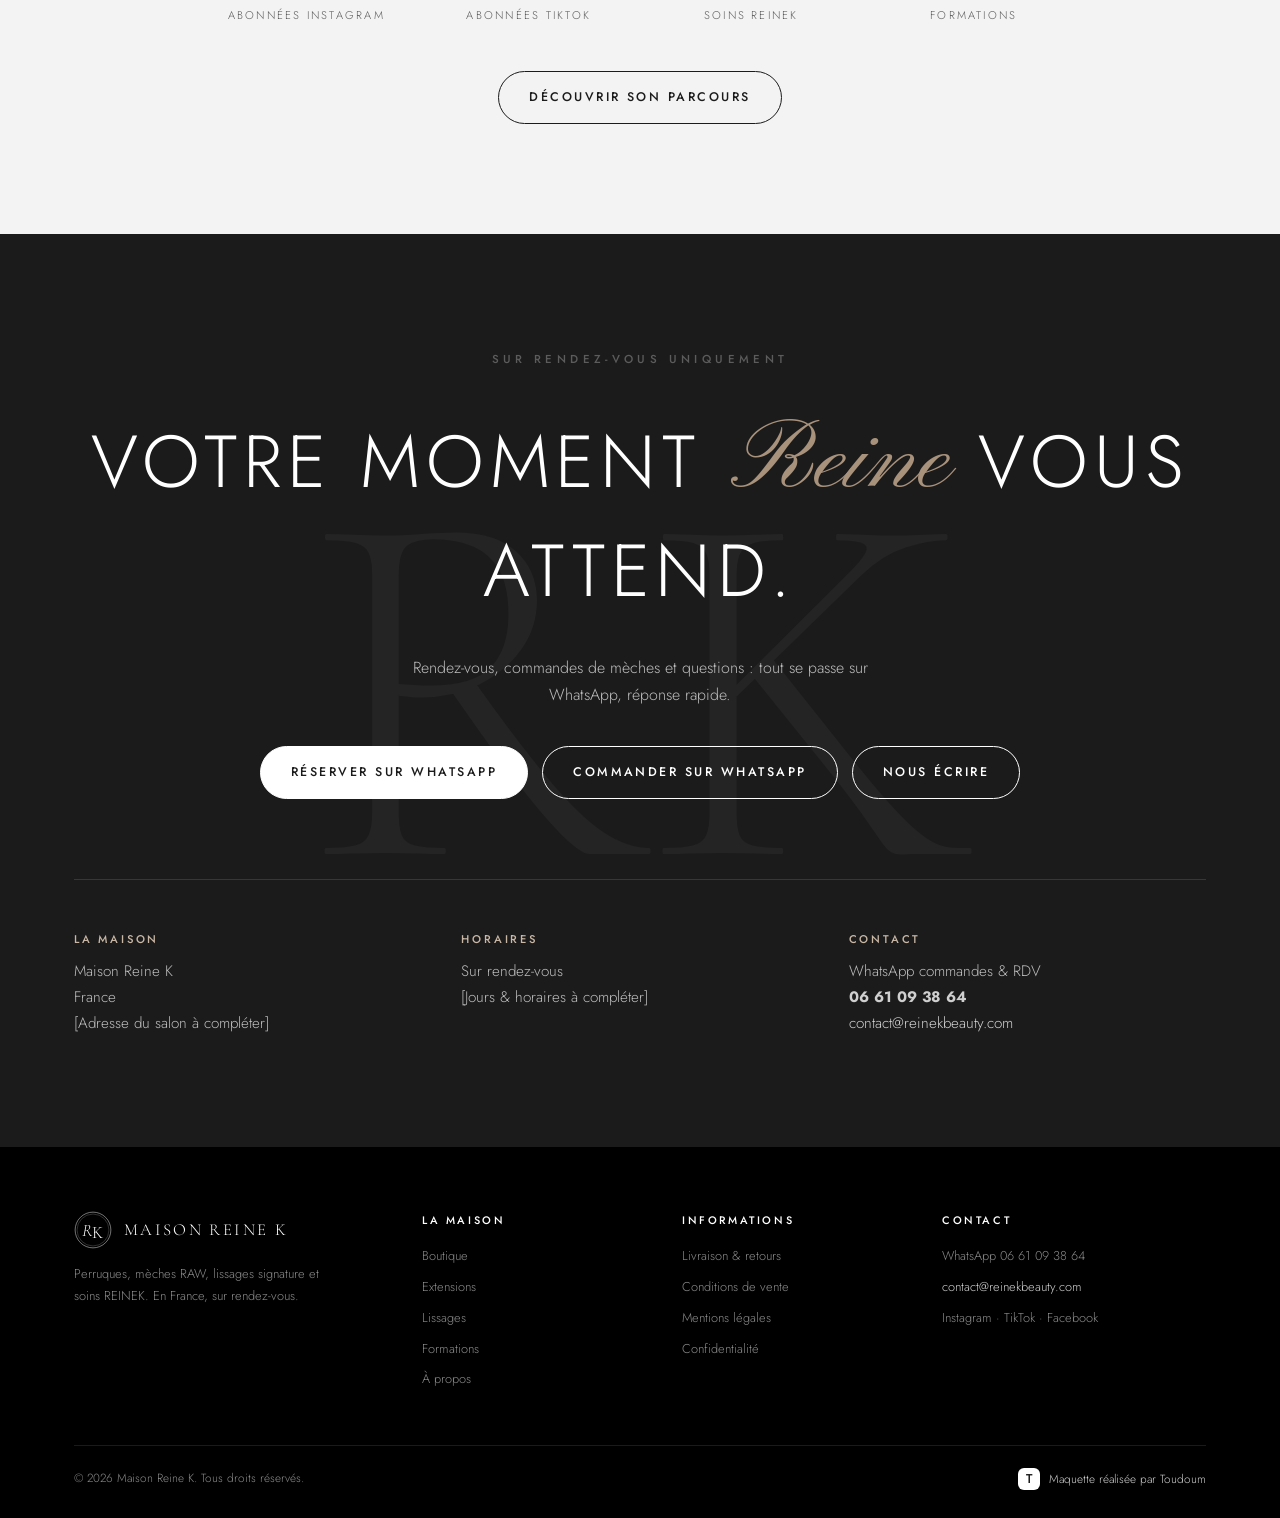
==== commit 8c3dde2a: "Add files via upload" ====
--- a/index.html
+++ b/index.html
@@ -70,11 +70,6 @@
   </div>
 </section>
 
-<div class="bandeau" aria-hidden="true"><div>
-  Mèches RAW double drawn <i>✦</i> Perruques sur mesure <i>✦</i> Tissage & Closure <i>✦</i> Tape-in & I-tips <i>✦</i> Wigs install <i>✦</i> Soins REINEK <i>✦</i> Lissages signature <i>✦</i>
-  Mèches RAW double drawn <i>✦</i> Perruques sur mesure <i>✦</i> Tissage & Closure <i>✦</i> Tape-in & I-tips <i>✦</i> Wigs install <i>✦</i> Soins REINEK <i>✦</i> Lissages signature <i>✦</i>
-</div></div>
-
 <section class="univers" id="univers">
   <div class="wrap">
     <div class="titre-bloc rev"><span class="eyebrow">La Maison</span><h2>Quatre univers, <em>une exigence</em></h2></div>
@@ -196,27 +191,6 @@
   </div>
 </section>
 
-<section class="fond-noir">
-  <div class="wrap volet inverse">
-    <div class="volet-img rev"><div class="visuel"><img src="img/tape-in.jpg" alt="" loading="lazy" style="object-position:50% 45%"></div></div>
-    <div class="rev">
-      <span class="eyebrow">Académie Reine K</span>
-      <h2>Apprenez la méthode, <em>avec Reine</em></h2>
-      <p>Deux formations pour les coiffeuses et celles qui veulent se lancer, données par Reine elle-même.</p>
-      <ul class="points"><li>Formation Lissage : les protocoles Reine K</li><li>Formation Pose d’extensions : la Méthode USA</li><li>Programme envoyé sur WhatsApp</li></ul>
-      <div class="ctas"><a href="formations.html" class="btn btn-or">Voir les formations</a></div>
-    </div>
-  </div>
-</section>
-
-<section class="fond-blanc">
-  <div class="wrap">
-    <div class="titre-bloc rev"><span class="eyebrow">Dans la Maison</span><h2>Le résultat, <em>en images</em></h2></div>
-    <div class="mosaique"><div class="visuel rev"><img src="img/hero-cliente.jpg" alt="Longueurs ondulées" loading="lazy" style="object-position:50% 20%"></div><div class="visuel rev"><img src="img/avant-apres-long.jpg" alt="Avant / après extensions longues" loading="lazy" style="object-position:50% 30%"></div><div class="visuel rev"><img src="img/wigs-model.jpg" alt="Carré lisse" loading="lazy" style="object-position:50% 20%"></div><div class="visuel rev"><img src="img/avant-apres-volume.jpg" alt="Avant / après volume" loading="lazy" style="object-position:50% 30%"></div></div>
-    <p class="suite rev"><a href="https://www.instagram.com/reinek_beauty/" class="btn btn-sombre" target="_blank" rel="noopener">Suivre @reinek_beauty</a></p>
-  </div>
-</section>
-
 <section class="apropos-apercu">
   <div class="wrap rev">
     <span class="eyebrow">À propos</span>
@@ -232,19 +206,6 @@
   </div>
 </section>
 
-<section class="faq fond-blanc">
-  <div class="wrap">
-    <div class="titre-bloc rev"><span class="eyebrow">FAQ</span><h2>Questions <em>fréquentes</em></h2></div>
-    <div class="rev">
-<details><summary>Comment prendre rendez-vous ?</summary><p>Tout se passe sur WhatsApp, au 06 61 09 38 64. Vous écrivez, Reine vous répond et vous propose un créneau. La Maison reçoit uniquement sur rendez-vous.</p></details>
-<details><summary>Où livrez-vous ?</summary><p>En France, dans toute l’Europe, aux États-Unis et au Canada. Les délais et les frais sont détaillés sur la page <a href="livraison-retours.html">Livraison & retours</a>.</p></details>
-<details><summary>Pour quels cheveux sont faits vos soins et vos lissages ?</summary><p>Pour les cheveux texturés, du 3A au 4C : bouclés, frisés, crépus et métissés.</p></details>
-<details><summary>Puis-je acheter les mèches sans la pose ?</summary><p>Oui. Les mèches RAW se commandent dans la <a href="boutique.html#tarifs">boutique</a>, par lot de 2 bundles, de 10″ à 30″. La pose au salon se réserve à part.</p></details>
-<details><summary>Comment payer ?</summary><p>Par carte bancaire, sur une page de paiement sécurisée. Vous pouvez aussi passer commande sur WhatsApp.</p></details>
-    </div>
-  </div>
-</section>
-
 <section class="rdv" id="rdv">
   <div class="wrap">
     <span class="eyebrow">Sur rendez-vous uniquement</span>
@@ -298,7 +259,7 @@
         </ul>
       </div>
     </div>
-    <div class="pied-bas"><span>© 2026 Maison Reine K. Tous droits réservés.</span><span>Site réalisé par Toudoum</span></div>
+    <div class="pied-bas"><span>© 2026 Maison Reine K. Tous droits réservés.</span><span class="signe-toudoum"><i>T</i>Maquette réalisée par Toudoum</span></div>
   </div>
 </footer>
 
@@ -332,7 +293,6 @@
       <div id="pay-items"></div>
     </div>
     <div class="pay-droite">
-      <div class="pay-bandeau"><b>Démonstration.</b> Ici s’ouvrira la vraie page de paiement Stripe. Aucune carte n’est demandée, aucun paiement n’est effectué.</div>
       <label class="pay-champ">E-mail<div>vous@exemple.com</div></label>
       <label class="pay-champ">Informations de carte<div>1234 1234 1234 1234 &nbsp; MM / AA &nbsp; CVC</div></label>
       <label class="pay-champ">Nom du titulaire<div>Nom complet</div></label>
--- a/css/style.css
+++ b/css/style.css
@@ -595,6 +595,8 @@
 .pied-grille li{margin-bottom:9px}
 .pied-grille a:hover{color:#fff}
 .pied-grille p{color:#8a8a8a;margin-top:14px;max-width:260px}
+.signe-toudoum{display:inline-flex;align-items:center;gap:9px;color:#cfcfcf}
+.signe-toudoum i{display:inline-flex;align-items:center;justify-content:center;width:22px;height:22px;border-radius:6px;background:#fff;color:#1c1b1b;font-style:normal;font-weight:500;font-size:.8rem}
 .pied-bas{display:flex;justify-content:space-between;gap:16px;flex-wrap:wrap;margin-top:46px;padding-top:22px;border-top:1px solid rgba(255,255,255,.1);font-size:.74rem}
 @media (max-width:960px){
   .rassure .wrap{grid-template-columns:1fr 1fr}
@@ -662,3 +664,95 @@
   .ucarte h3{font-size:1.25rem}
   .preuves-grille{grid-template-columns:1fr}
 }
+
+/* ===== Pages enrichies v3 ===== */
+.fond-sable{background:var(--sable)}
+.fond-gris{background:#f3f3f3}
+.fond-blanc{background:#fff}
+.volet{display:grid;grid-template-columns:1fr 1fr;gap:70px;align-items:center}
+.volet.inverse>.volet-img{order:2}
+.volet-img .visuel{aspect-ratio:4/5}
+.volet-img .visuel.pack{background:#fff}
+.volet-img .visuel.pack img{object-fit:contain;padding:30px}
+.volet .points{margin:18px 0 28px}
+.volet .ctas{display:flex;gap:12px;flex-wrap:wrap}
+.fond-noir{background:#1c1b1b;color:#fff}
+.fond-noir h2,.fond-noir h3{color:#fff}
+.fond-noir p{color:#cfcfcf}
+.fond-noir .eyebrow{color:var(--or-clair)}
+.fond-noir .points li{border-bottom-color:rgba(255,255,255,.14);color:#e6e6e6}
+.fond-noir .btn-or{background:#fff;color:#1c1b1b;border-color:#fff}
+.fond-noir .btn-or:hover{background:var(--or-clair);border-color:var(--or-clair)}
+.fond-noir .btn-ligne{color:#fff;border-color:#fff}
+.fond-noir .btn-ligne:hover{background:#fff;color:#1c1b1b}
+.citation{background:var(--sable);text-align:center;padding:90px 0}
+.citation blockquote{font-family:var(--serif);font-style:italic;font-size:clamp(1.6rem,3.2vw,2.5rem);line-height:1.3;max-width:820px;margin:0 auto 18px}
+.citation cite{font-style:normal;font-size:.72rem;letter-spacing:.24em;text-transform:uppercase;color:var(--gris)}
+.fiches{display:grid;grid-template-columns:repeat(3,1fr);gap:20px}
+.fiche{background:#fff;border:1px solid #e7e7e7;padding:30px 26px;display:flex;flex-direction:column}
+.fond-blanc .fiche{background:#f7f5f2;border-color:#f7f5f2}
+.fiche .num{font-size:.66rem;letter-spacing:.26em;color:var(--or);text-transform:uppercase}
+.fiche h3{font-size:1.4rem;margin:.3em 0 .4em}
+.fiche p{font-size:.9rem;flex:1}
+.fiche dl{margin-top:18px;border-top:1px solid #e7e7e7;font-size:.84rem}
+.fiche dl div{display:flex;gap:12px;padding:9px 0;border-bottom:1px solid #e7e7e7}
+.fiche dt{flex:none;width:86px;font-size:.64rem;letter-spacing:.16em;text-transform:uppercase;color:var(--gris);padding-top:3px}
+.fiche dd{color:#3f3f3f}
+.faq .wrap{max-width:860px}
+.faq details{border-bottom:1px solid #dcd8d2}
+.faq details:first-of-type{border-top:1px solid #dcd8d2}
+.faq summary{list-style:none;cursor:pointer;padding:22px 44px 22px 0;position:relative;font-size:1.05rem}
+.faq summary::-webkit-details-marker{display:none}
+.faq summary::after{content:"+";position:absolute;right:6px;top:50%;transform:translateY(-50%);font-size:1.5rem;font-weight:300;color:var(--or);transition:transform .3s}
+.faq details[open] summary::after{transform:translateY(-50%) rotate(45deg)}
+.faq details p{padding:0 44px 22px 0;font-size:.94rem;color:#3f3f3f}
+.mosaique{display:grid;grid-template-columns:repeat(4,1fr);gap:12px}
+.mosaique .visuel{aspect-ratio:3/4}
+.mosaique .visuel img{transition:transform 1s ease}
+.mosaique .visuel:hover img{transform:scale(1.05)}
+.comparatif{overflow-x:auto}
+.comparatif table{width:100%;min-width:640px;border-collapse:collapse;background:#fff}
+.comparatif th,.comparatif td{padding:18px 20px;text-align:left;border-bottom:1px solid #e7e7e7;vertical-align:top;font-size:.92rem}
+.comparatif thead th{font-family:var(--serif);font-size:1.3rem;font-weight:500;border-bottom:2px solid #1c1b1b}
+.comparatif tbody th{font-weight:500;font-size:.66rem;letter-spacing:.18em;text-transform:uppercase;color:var(--gris);width:150px}
+.programme{display:grid;grid-template-columns:1fr 1fr;gap:28px}
+.prog{background:#fff;padding:38px 34px;border-top:2px solid #1c1b1b}
+.prog h3{font-size:1.7rem;margin:.2em 0 .3em}
+.prog ol{list-style:none;counter-reset:m;margin-top:22px}
+.prog li{counter-increment:m;display:grid;grid-template-columns:44px 1fr;padding:15px 0;border-top:1px solid #e7e7e7}
+.prog li::before{content:"0" counter(m);font-weight:300;font-size:1.3rem;color:var(--or);line-height:1.2}
+.prog li b{display:block;font-weight:500;font-size:.98rem}
+.prog li span{font-size:.86rem;color:var(--gris)}
+.cles{display:grid;grid-template-columns:repeat(5,1fr);gap:1px;background:#e0ded9;border:1px solid #e0ded9}
+.cles.quatre{grid-template-columns:repeat(4,1fr)}
+.cles div{background:#fff;padding:26px 18px;text-align:center}
+.cles b{display:block;font-weight:500;font-size:.64rem;letter-spacing:.2em;text-transform:uppercase;color:var(--gris);margin-bottom:10px}
+.cles span{font-size:.95rem}
+.frise{max-width:760px;margin:0 auto;border-left:1px solid #1c1b1b;padding-left:36px}
+.frise div{position:relative;padding-bottom:40px}
+.frise div:last-child{padding-bottom:0}
+.frise div::before{content:"";position:absolute;left:-41px;top:8px;width:9px;height:9px;border-radius:50%;background:#1c1b1b}
+.frise b{font-size:.68rem;letter-spacing:.24em;text-transform:uppercase;color:var(--or);font-weight:500}
+.frise h3{font-size:1.45rem;margin:.2em 0 .3em}
+.frise p{font-size:.94rem}
+.routine .gamme .produit{border:1px solid #e7e7e7}
+.etapes-grille.quatre{grid-template-columns:repeat(4,1fr)}
+.lissages-accueil .suite,.fiches+.suite{margin-top:44px}
+@media (max-width:960px){
+  .volet{grid-template-columns:1fr;gap:36px}
+  .volet.inverse>.volet-img{order:0}
+  .volet-img .visuel{aspect-ratio:4/3}
+  .fiches{grid-template-columns:1fr 1fr}
+  .programme{grid-template-columns:1fr}
+  .cles,.cles.quatre{grid-template-columns:1fr 1fr}
+  .etapes-grille.quatre{grid-template-columns:1fr 1fr}
+  .citation{padding:70px 0}
+}
+@media (max-width:560px){
+  .fiches{grid-template-columns:1fr}
+  .mosaique{grid-template-columns:1fr 1fr}
+  .etapes-grille.quatre{grid-template-columns:1fr}
+  .prog{padding:30px 22px}
+  .frise{padding-left:26px}
+  .frise div::before{left:-31px}
+}
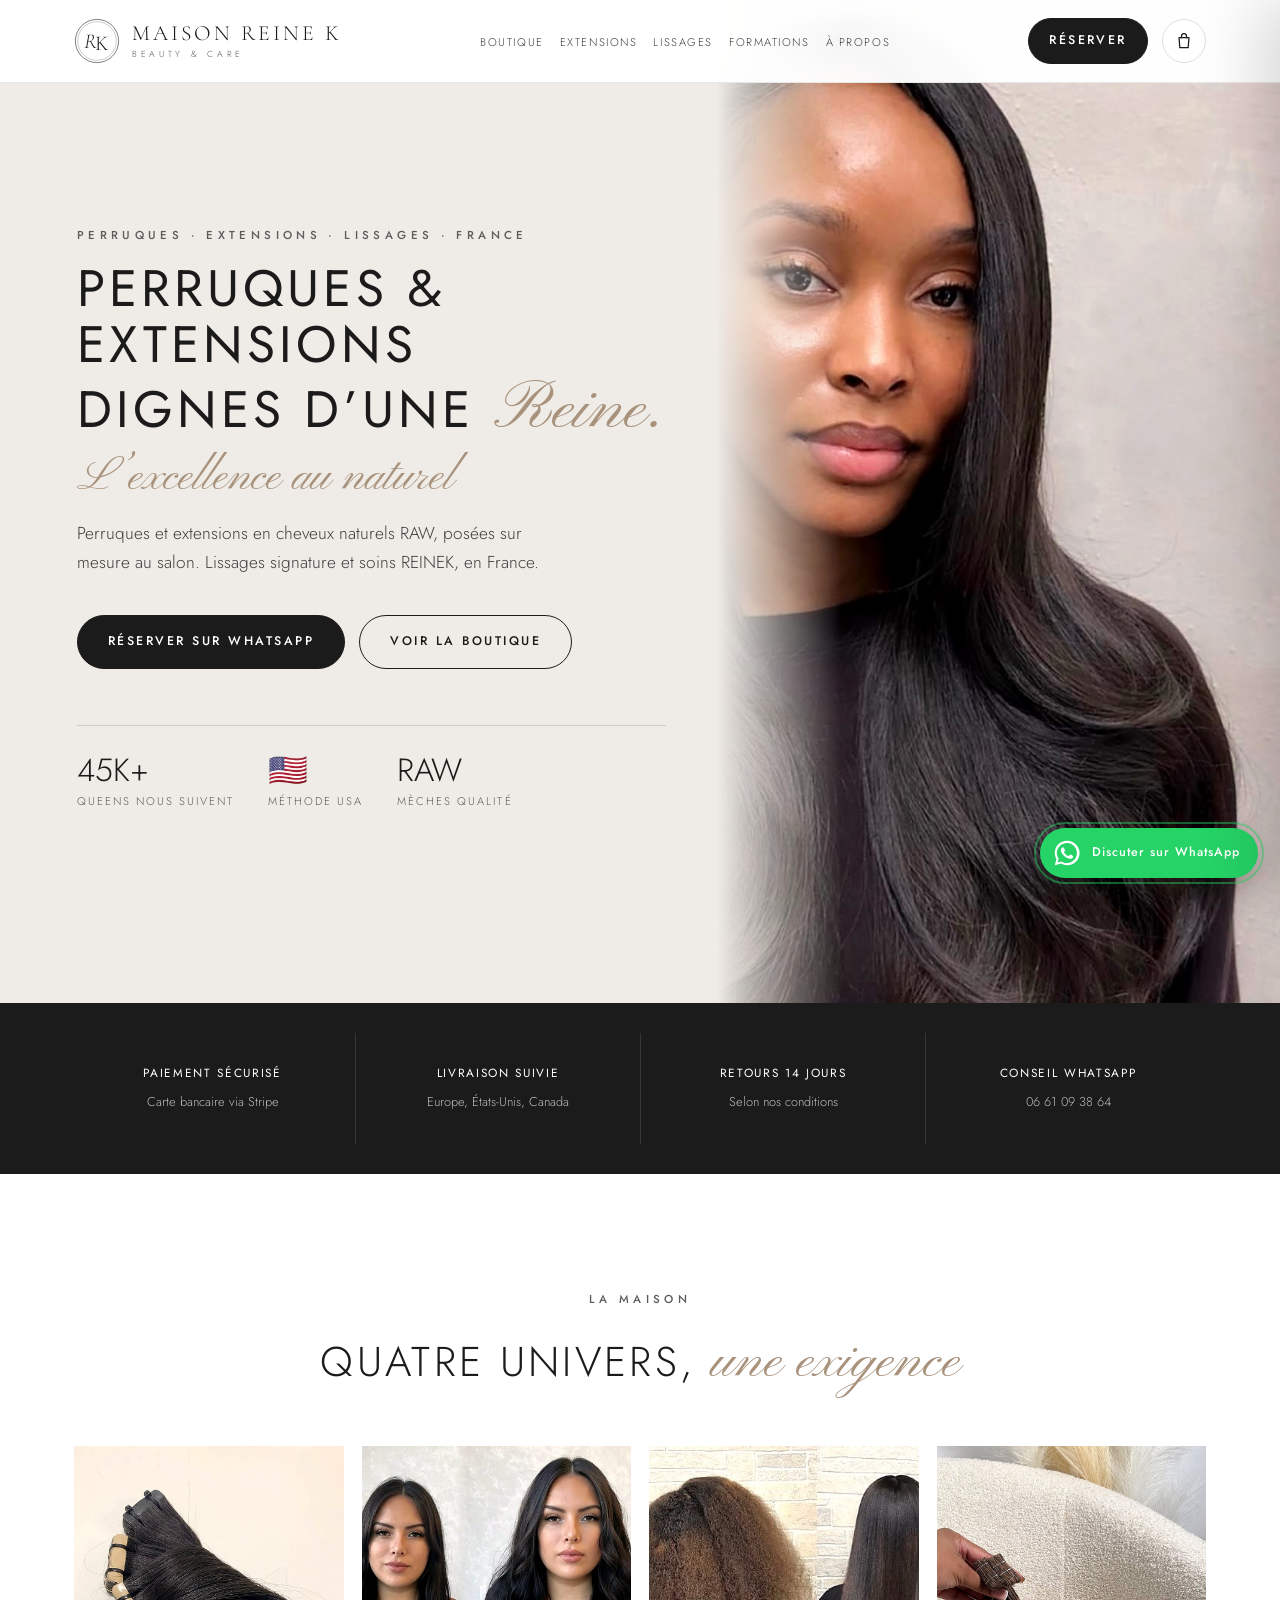
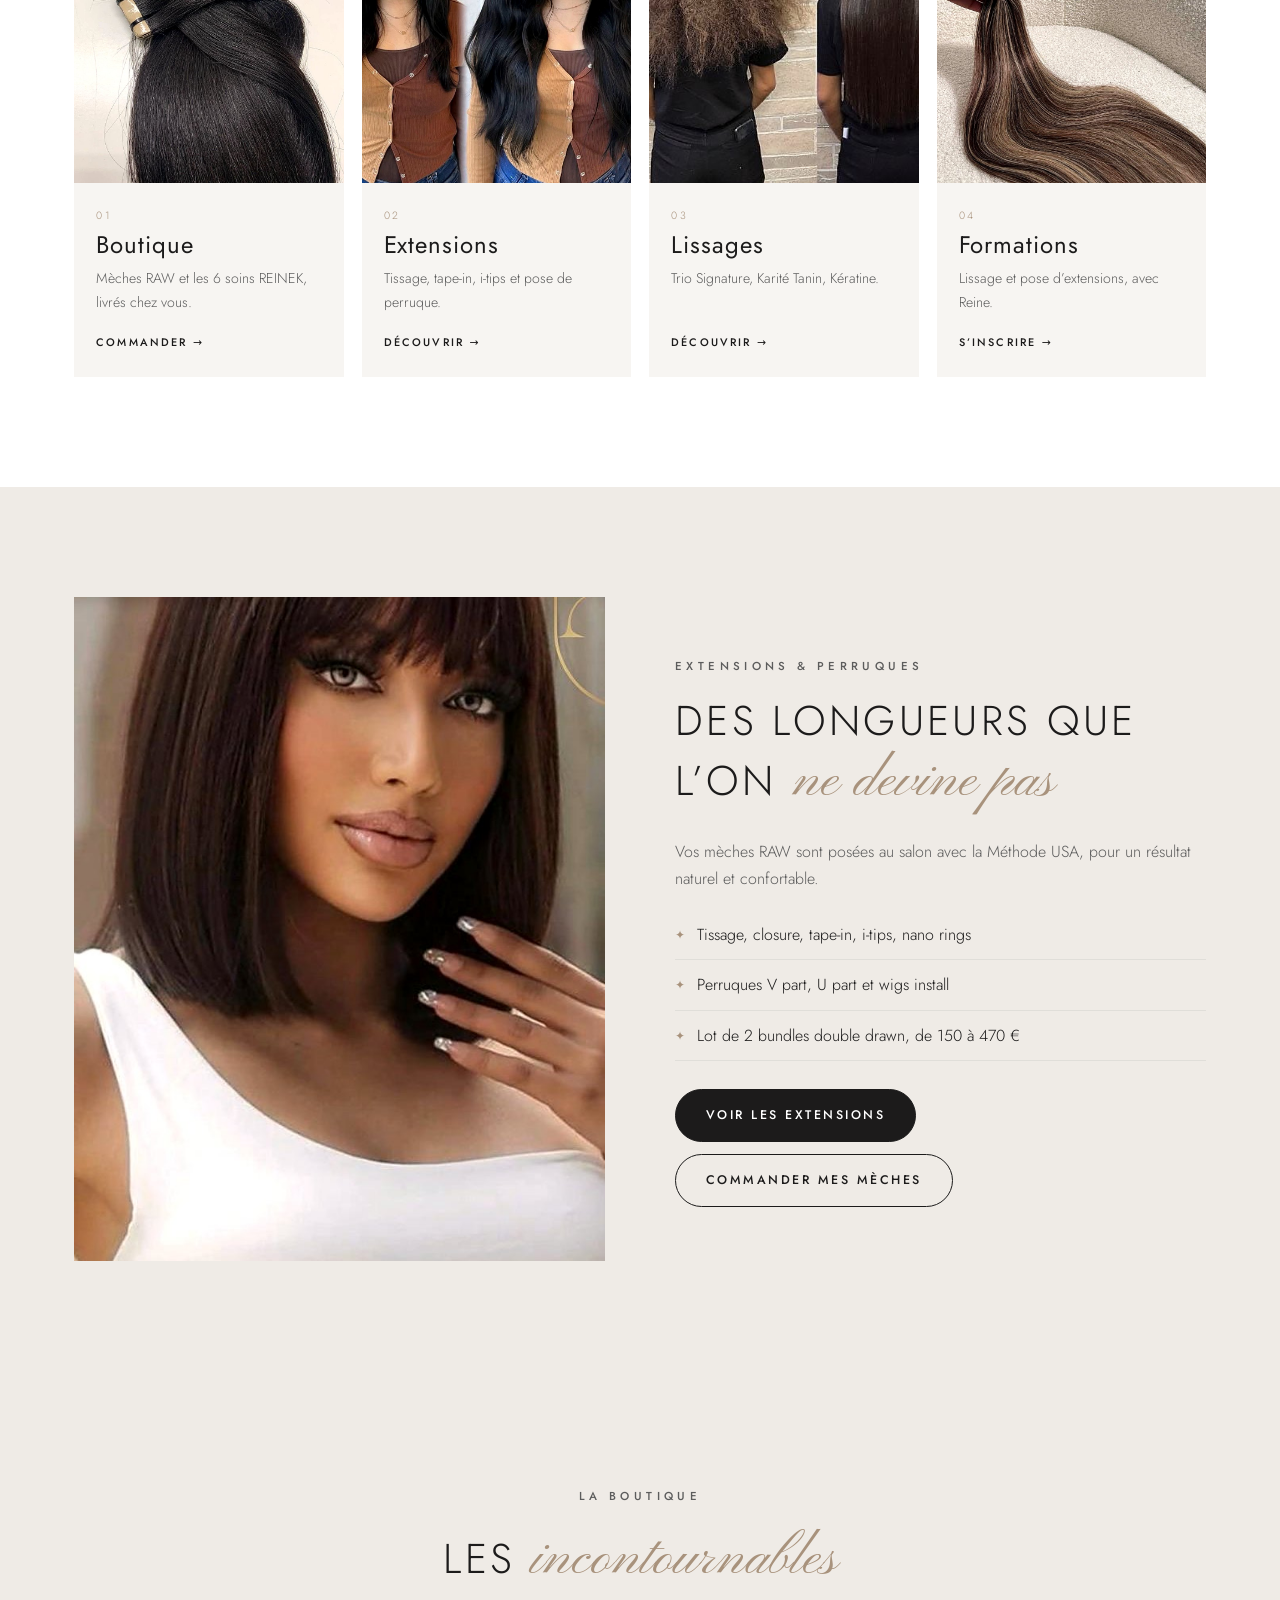
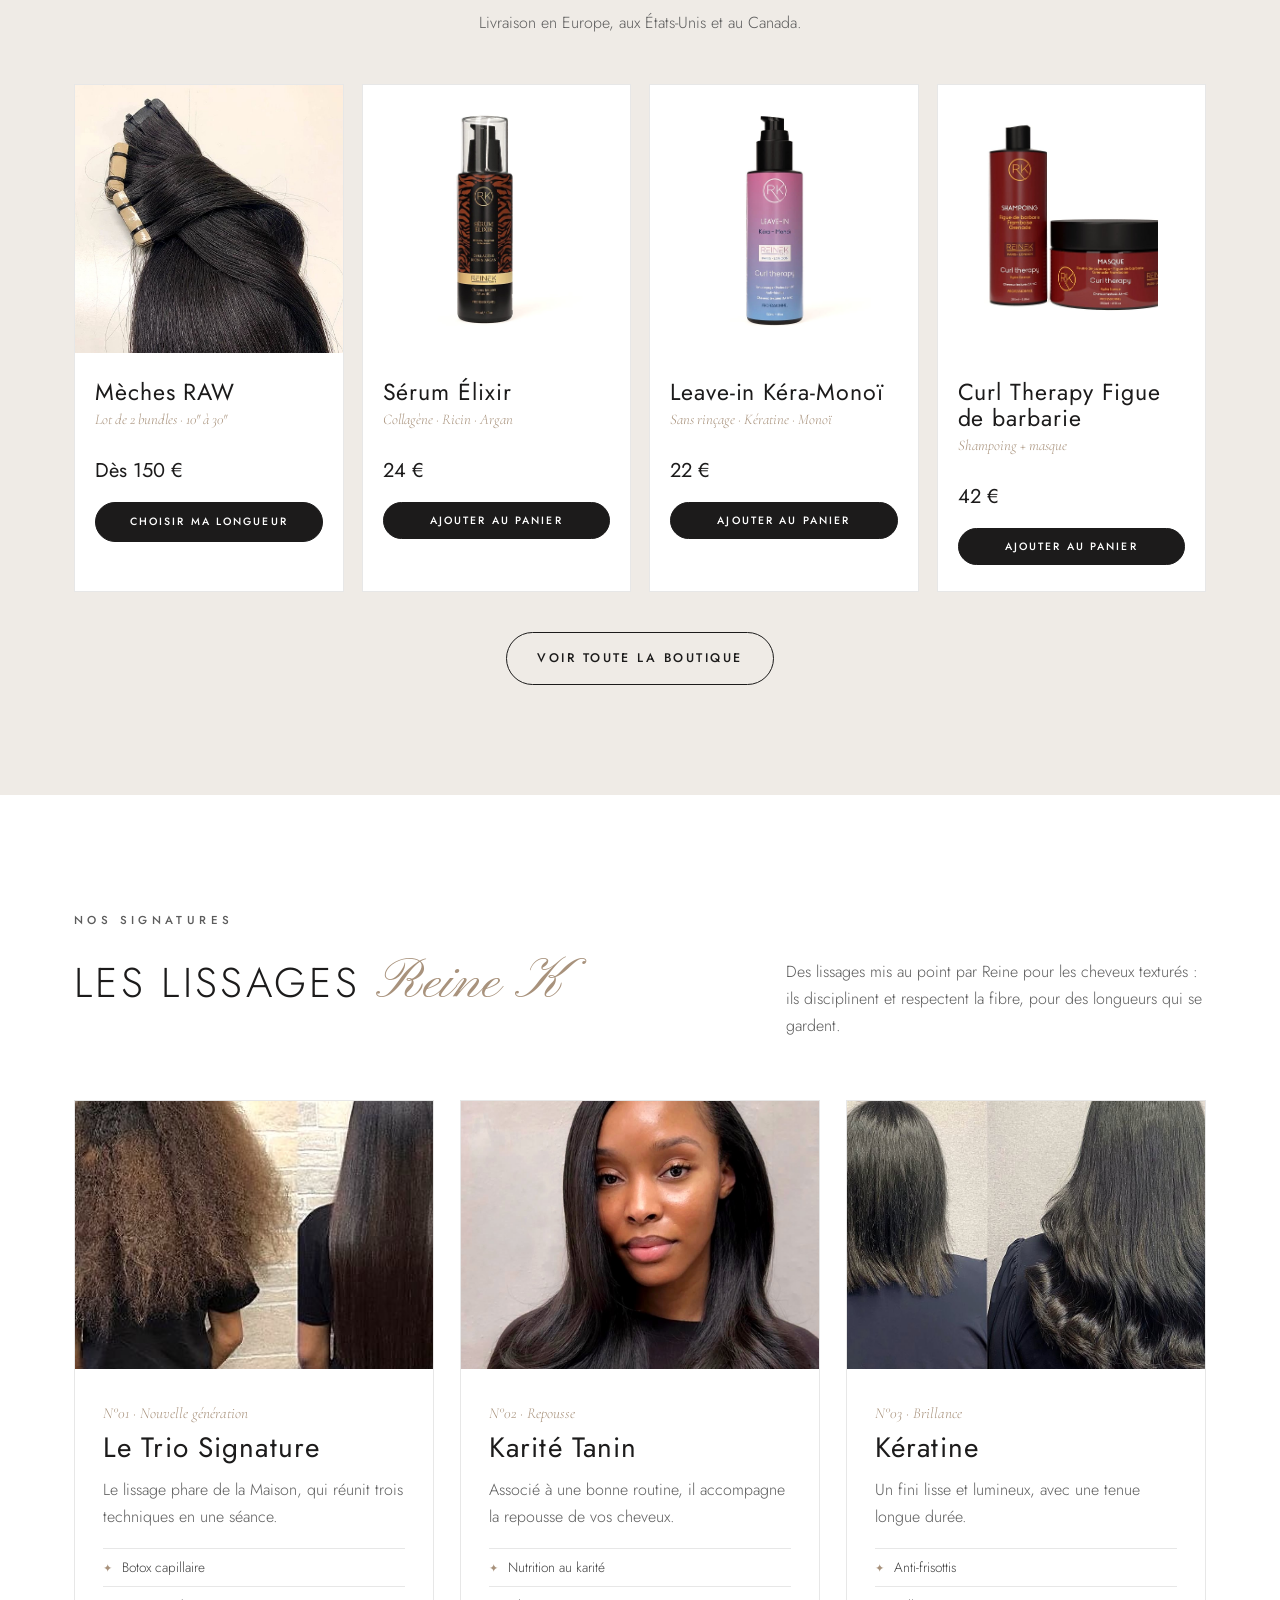
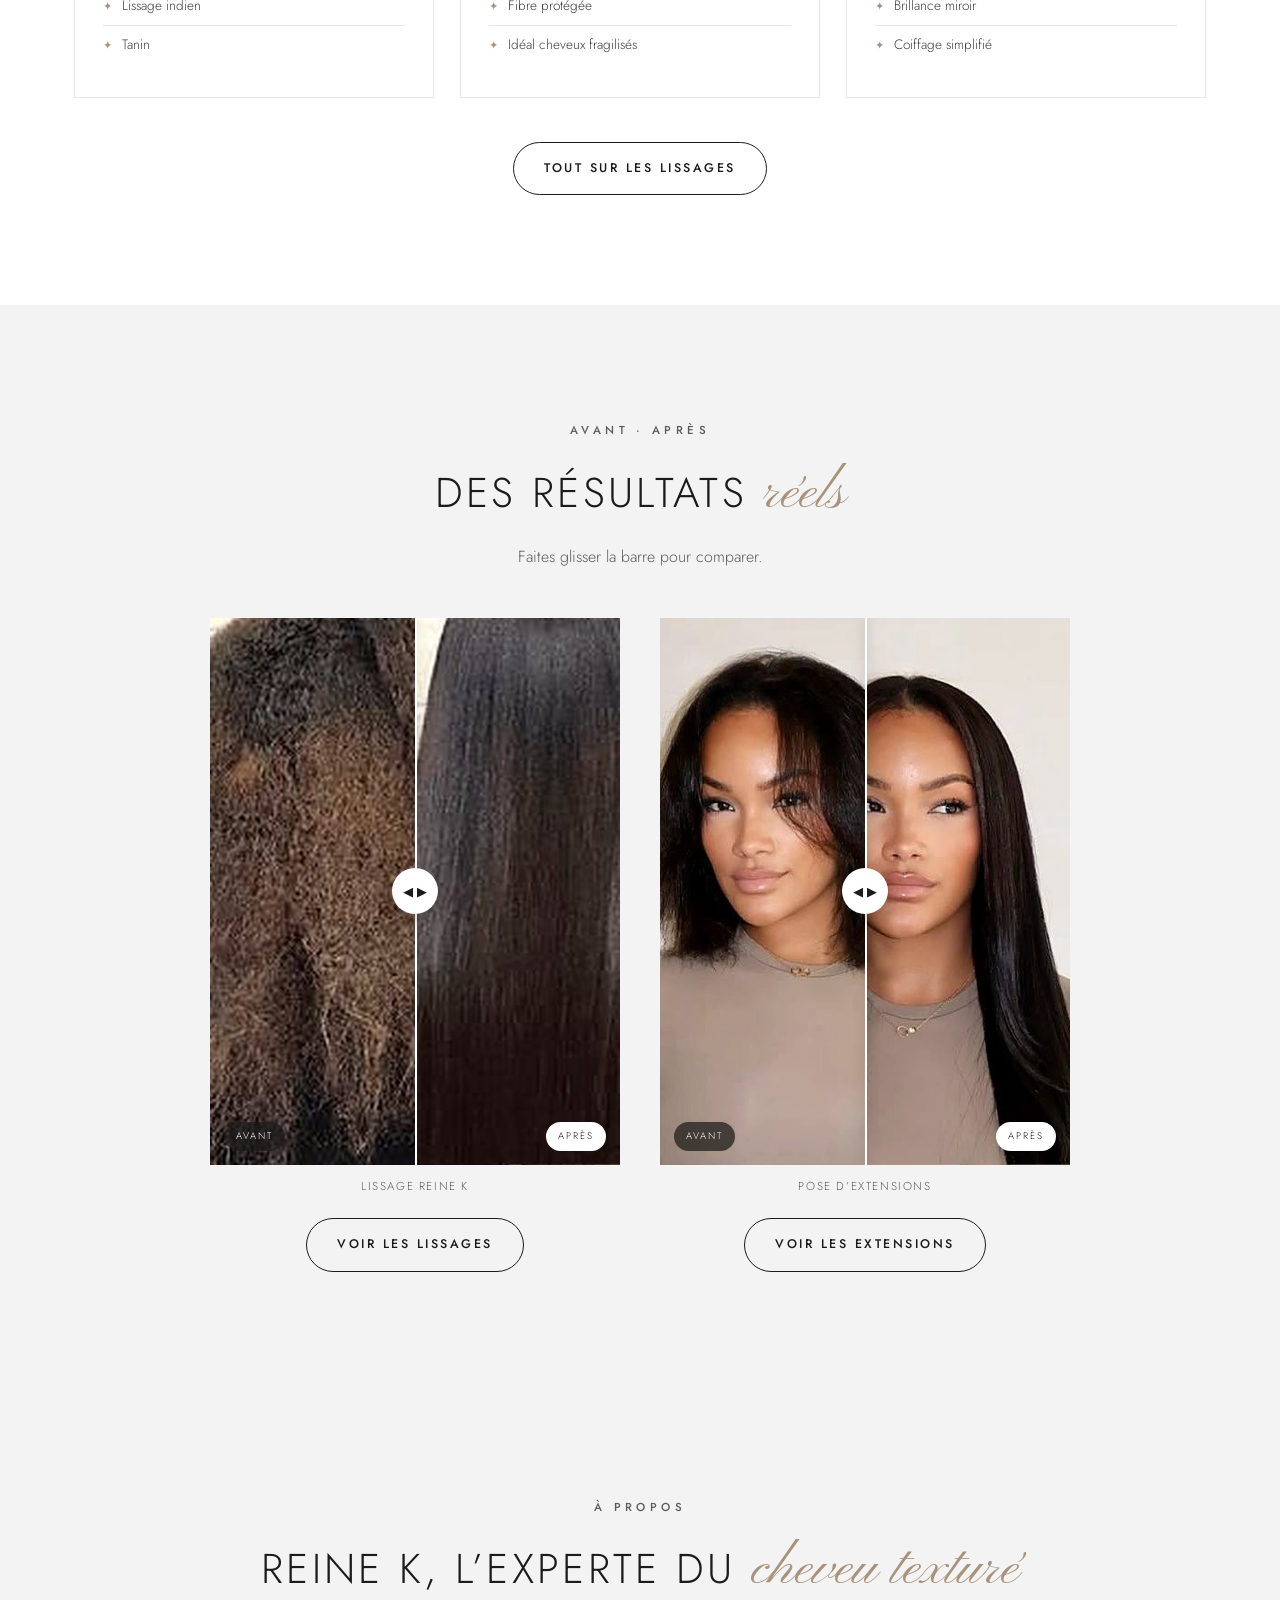
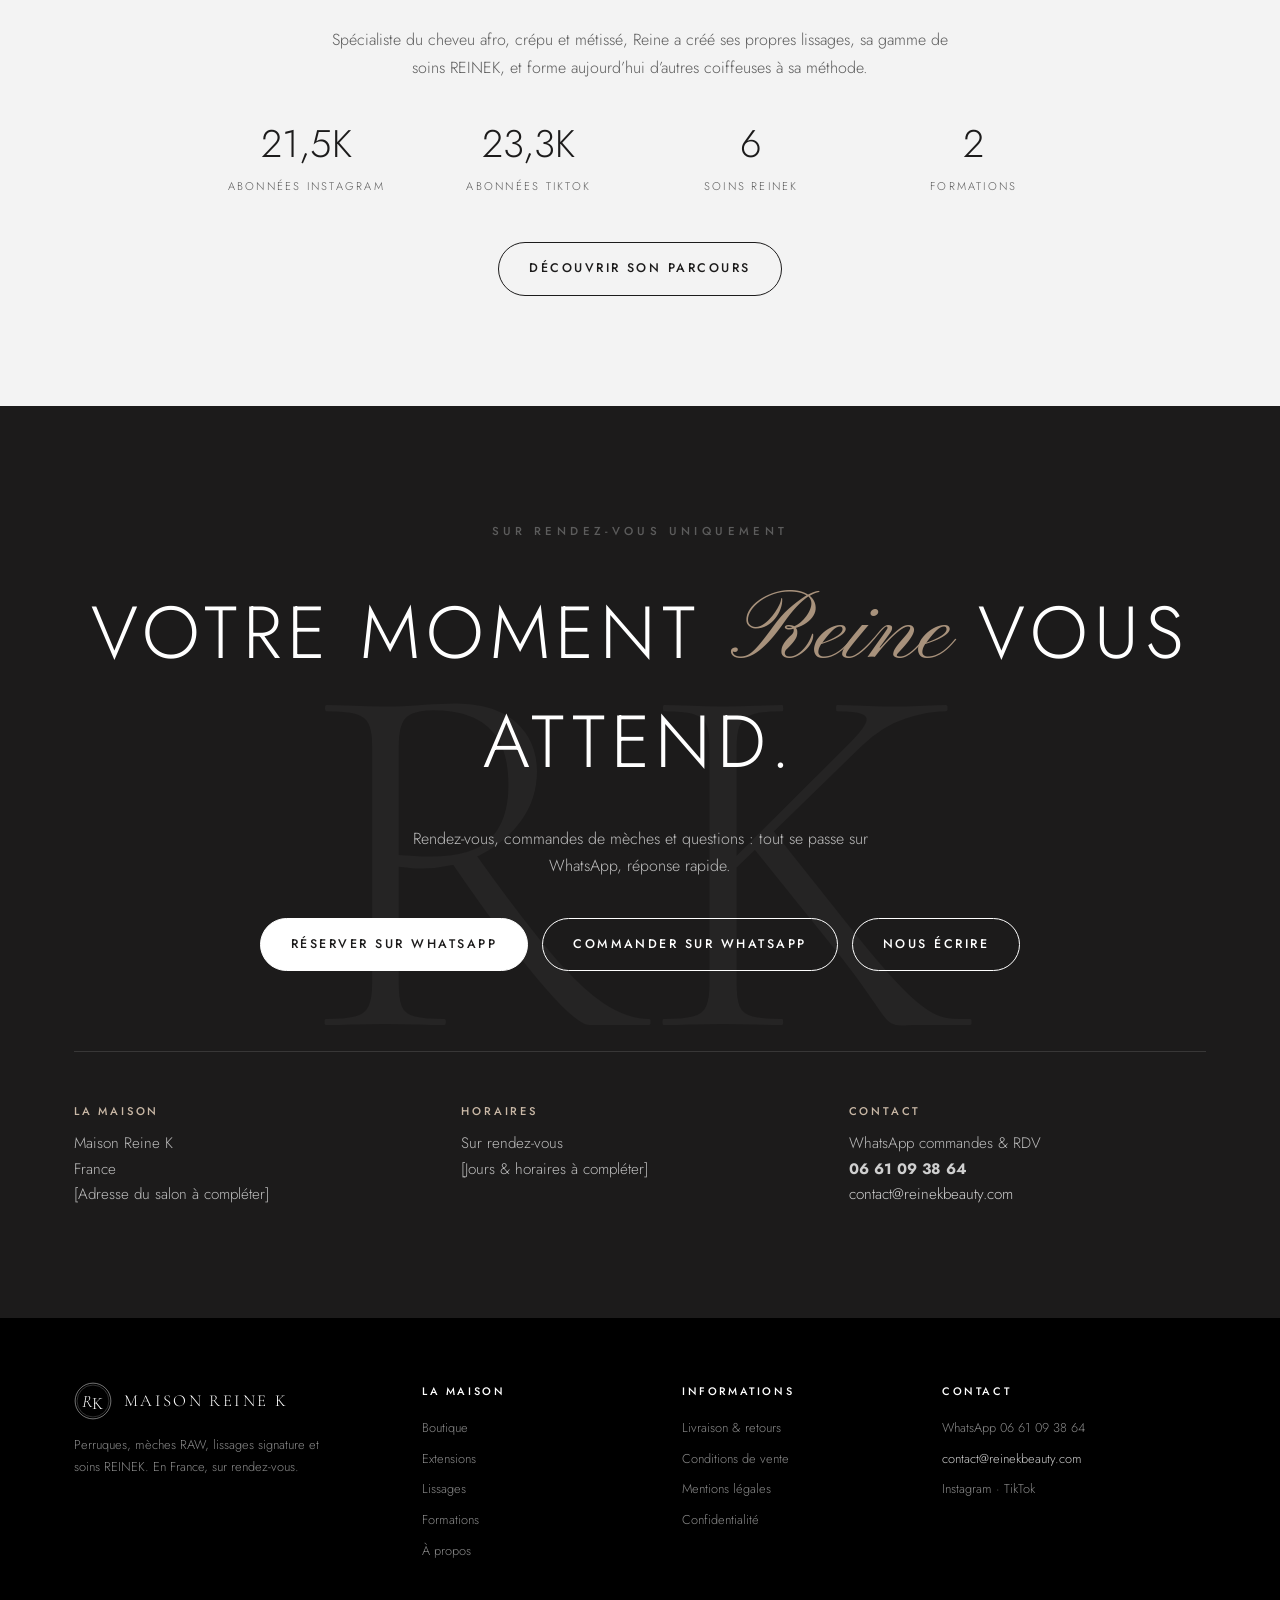
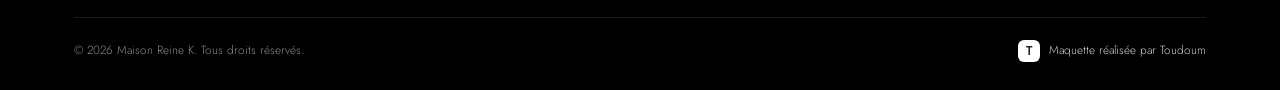
==== commit cbec8974: "Add files via upload" ====
--- a/index.html
+++ b/index.html
@@ -70,6 +70,15 @@
   </div>
 </section>
 
+<section class="rassure">
+  <div class="wrap">
+    <div><b>Paiement sécurisé</b><span>Carte bancaire via Stripe</span></div>
+    <div><b>Livraison suivie</b><span>Europe, États-Unis, Canada</span></div>
+    <div><b>Retours 14 jours</b><span>Selon nos conditions</span></div>
+    <div><b>Conseil WhatsApp</b><span>06 61 09 38 64</span></div>
+  </div>
+</section>
+
 <section class="univers" id="univers">
   <div class="wrap">
     <div class="titre-bloc rev"><span class="eyebrow">La Maison</span><h2>Quatre univers, <em>une exigence</em></h2></div>
@@ -255,7 +264,7 @@
         <ul>
           <li><a href="https://wa.me/33661093864" target="_blank" rel="noopener">WhatsApp 06 61 09 38 64</a></li>
           <li><a href="mailto:contact@reinekbeauty.com">contact@reinekbeauty.com</a></li>
-          <li><a href="https://www.instagram.com/reinek_beauty/" target="_blank" rel="noopener">Instagram</a> · <a href="https://www.tiktok.com/@reinekbeauty" target="_blank" rel="noopener">TikTok</a> · <a href="https://www.facebook.com/Boudoirdulissag/" target="_blank" rel="noopener">Facebook</a></li>
+          <li><a href="https://www.instagram.com/reinek_beauty/" target="_blank" rel="noopener">Instagram</a> · <a href="https://www.tiktok.com/@reinekbeauty" target="_blank" rel="noopener">TikTok</a></li>
         </ul>
       </div>
     </div>
--- a/css/style.css
+++ b/css/style.css
@@ -552,6 +552,17 @@
 .page-tete{background:var(--sable);padding:150px 0 70px;text-align:center}
 .page-tete h1{font-size:clamp(2rem,4.4vw,3.2rem);margin:.3em 0 .2em}
 .page-tete p{max-width:560px;margin:0 auto}
+.page-tete.avec-photo{padding:0;text-align:left}
+.pt-grille{display:grid;grid-template-columns:1fr 1fr;min-height:540px}
+.pt-txt{display:flex;flex-direction:column;justify-content:center;padding:150px 60px 70px max(24px,calc((100vw - 1180px)/2 + 24px))}
+.page-tete.avec-photo p{margin:0;max-width:440px}
+.page-tete.avec-photo .fil{margin-bottom:6px}
+.pt-grille .visuel{min-height:100%}
+@media (max-width:960px){
+  .pt-grille{grid-template-columns:1fr;min-height:0}
+  .pt-txt{padding:120px 24px 40px}
+  .pt-grille .visuel{min-height:0;height:300px}
+}
 .fil{font-size:.72rem;letter-spacing:.14em;text-transform:uppercase;color:var(--gris)}
 .fil a:hover{color:var(--or)}
 .rassure{background:#1c1b1b;color:#fff;padding:0}
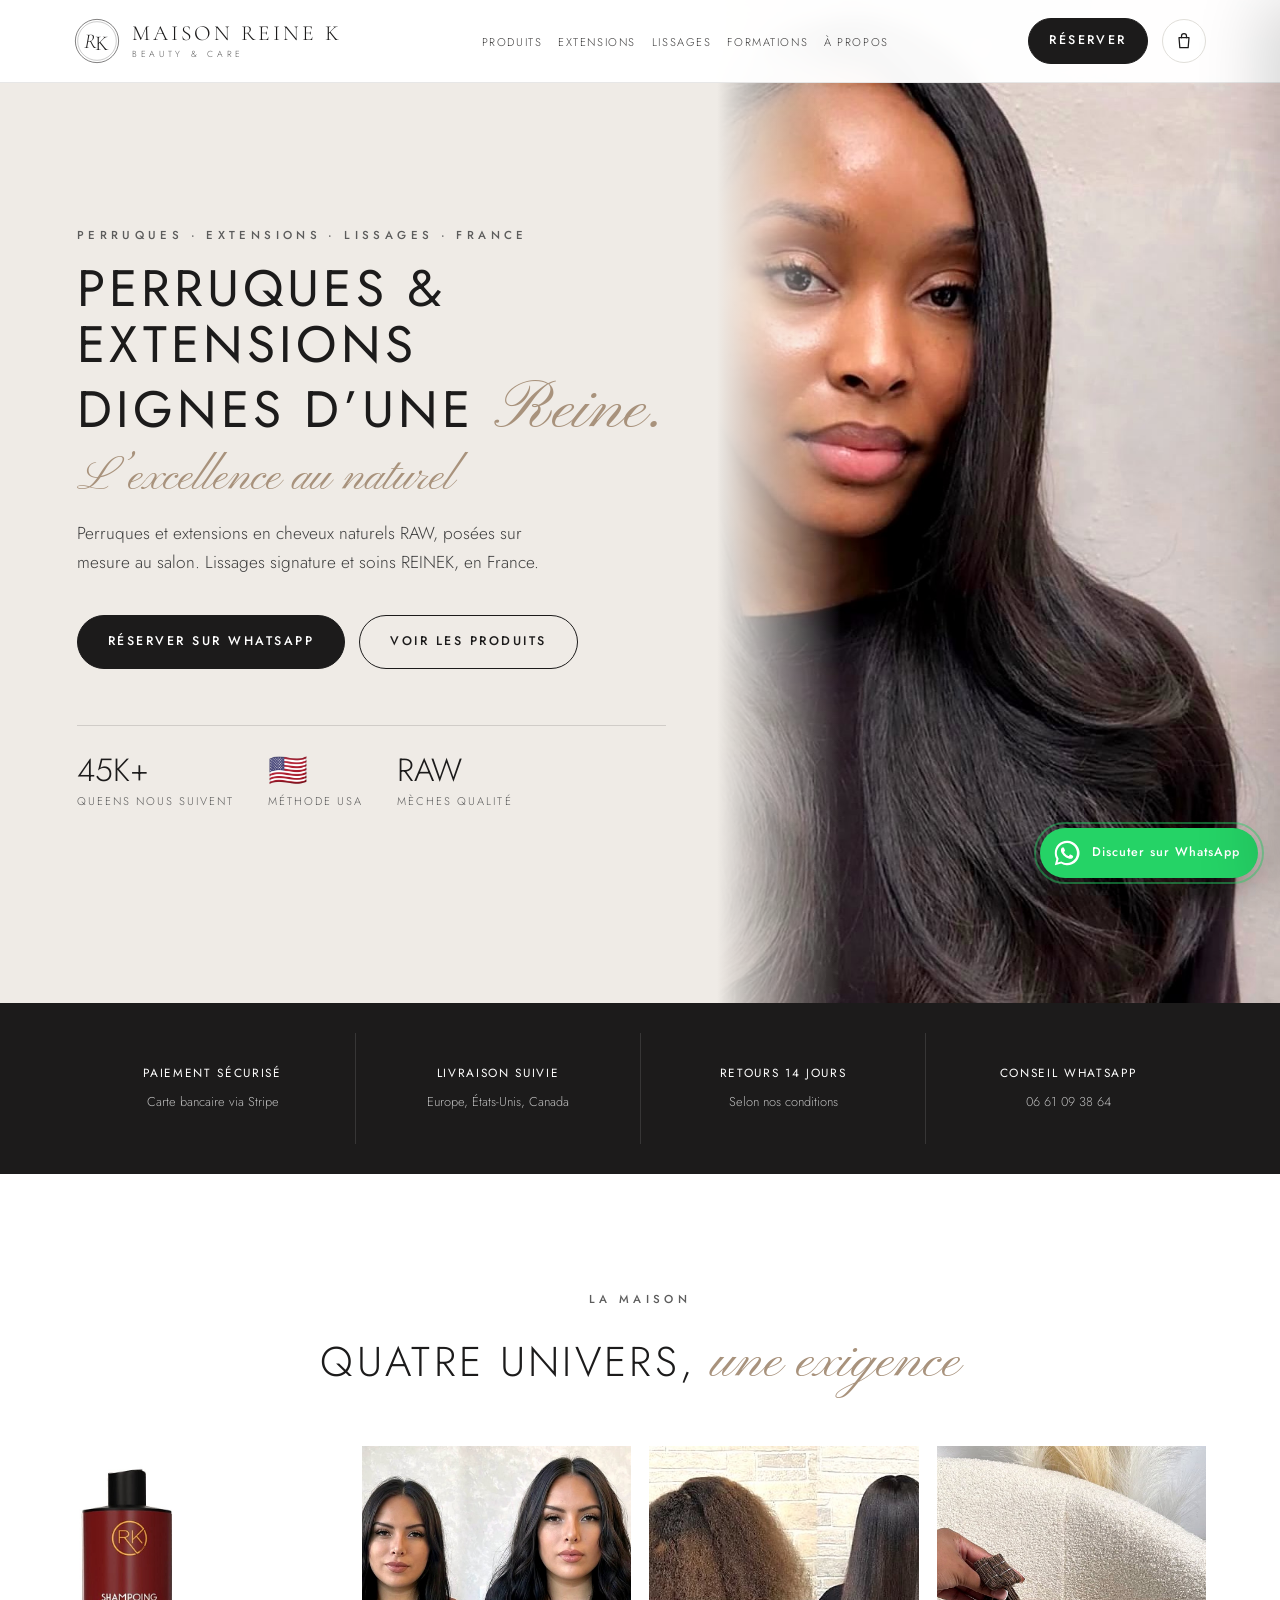
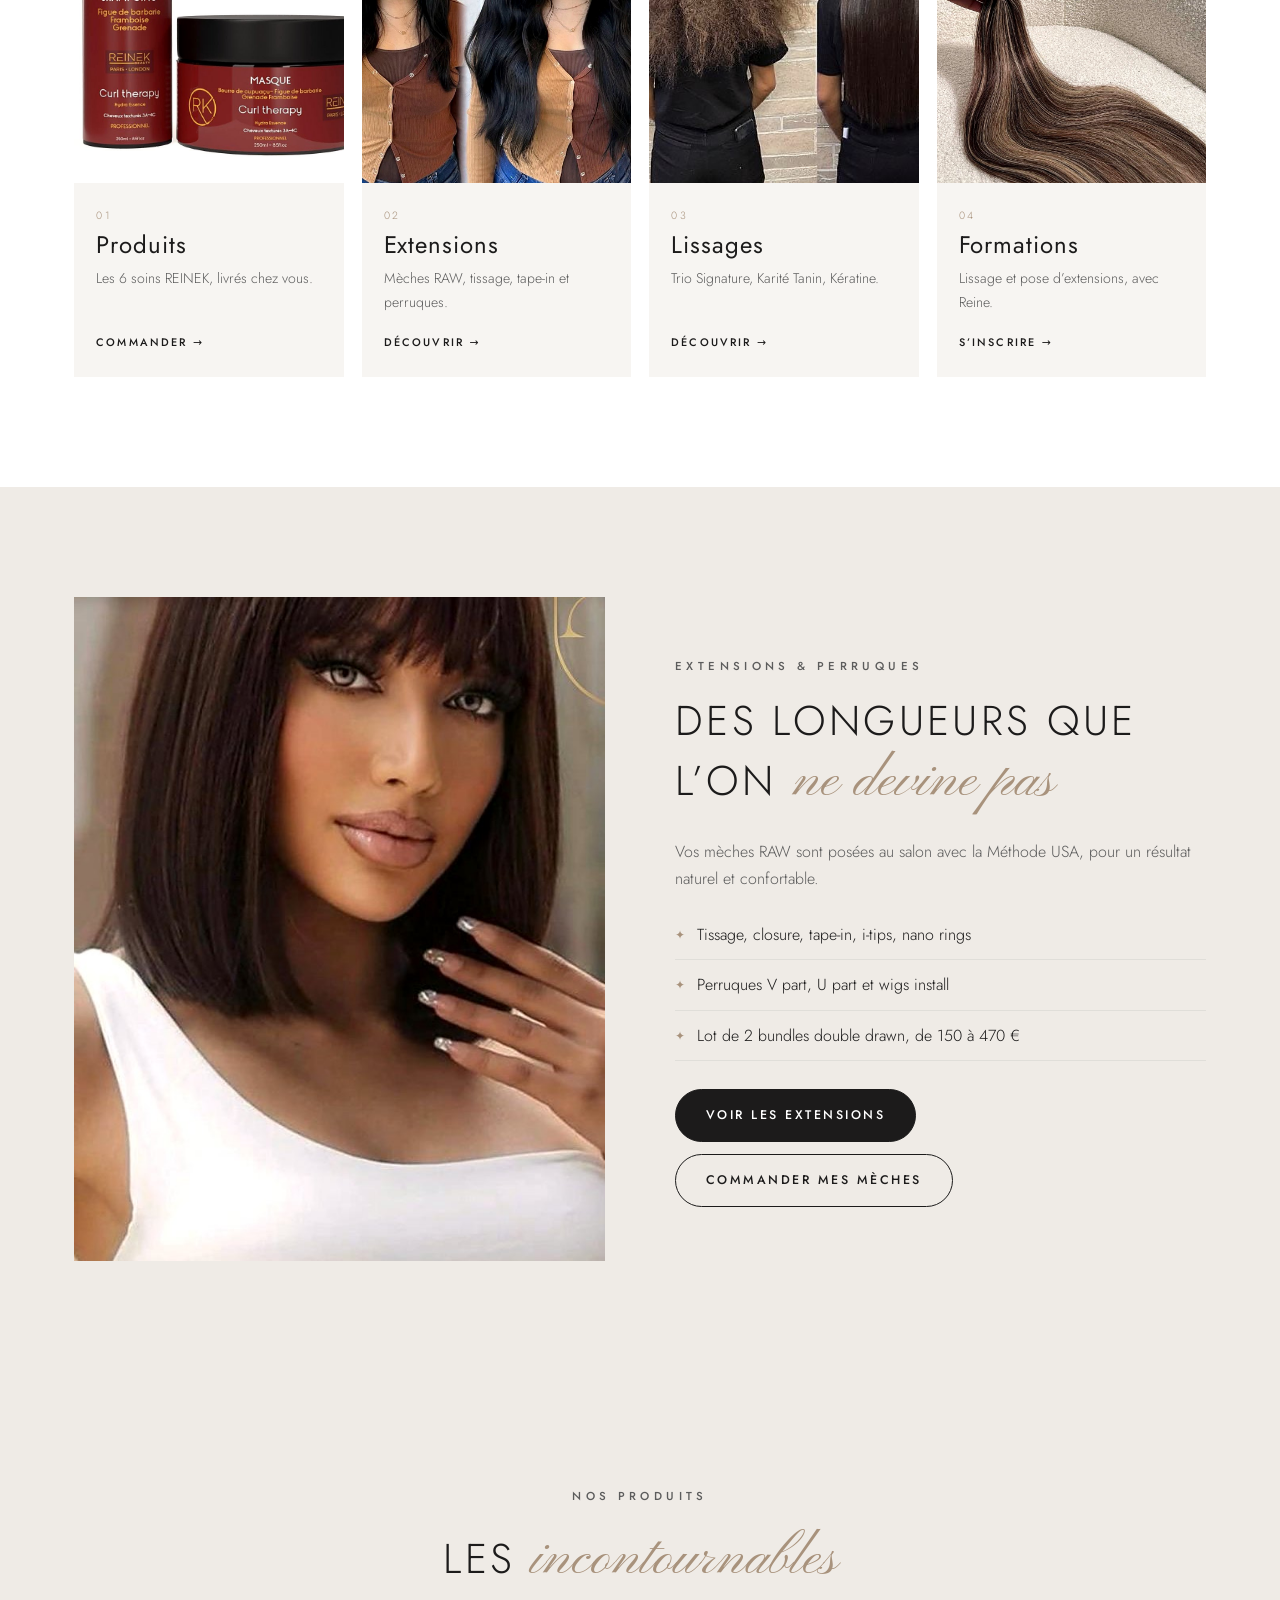
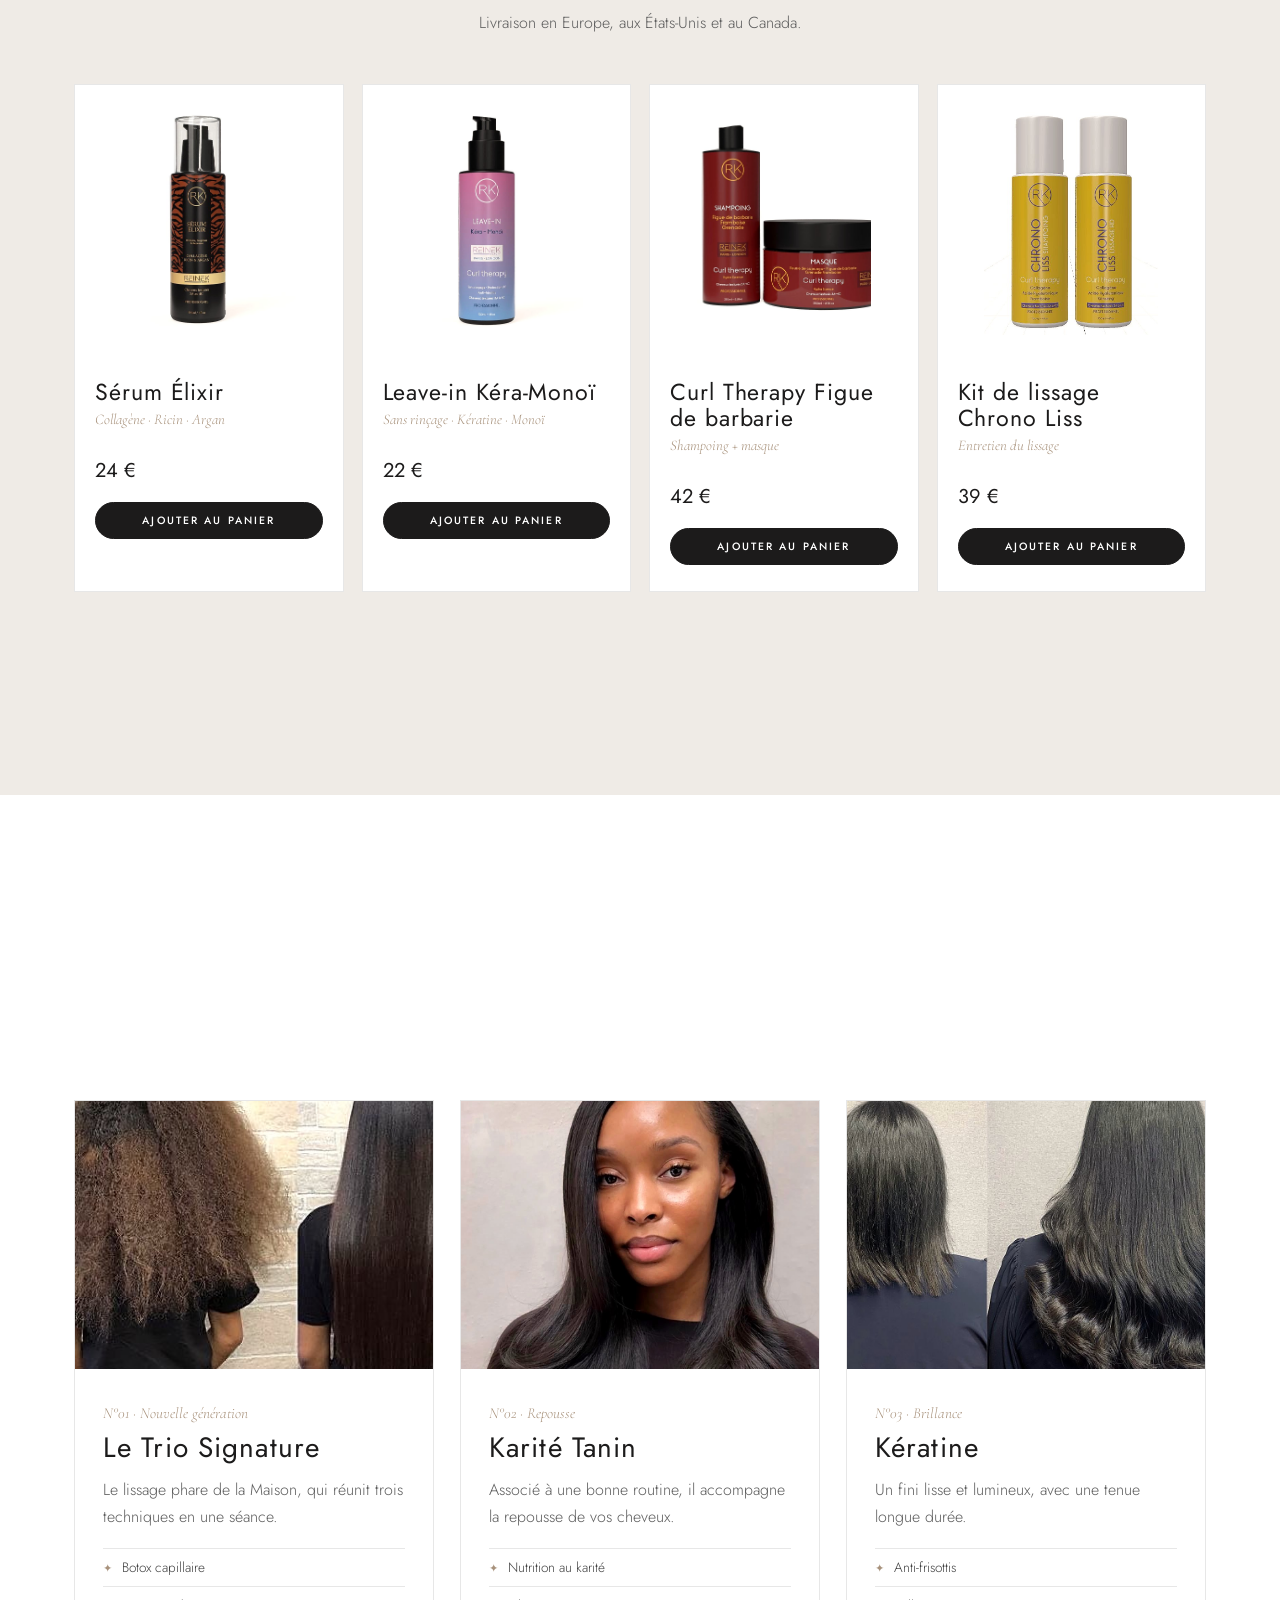
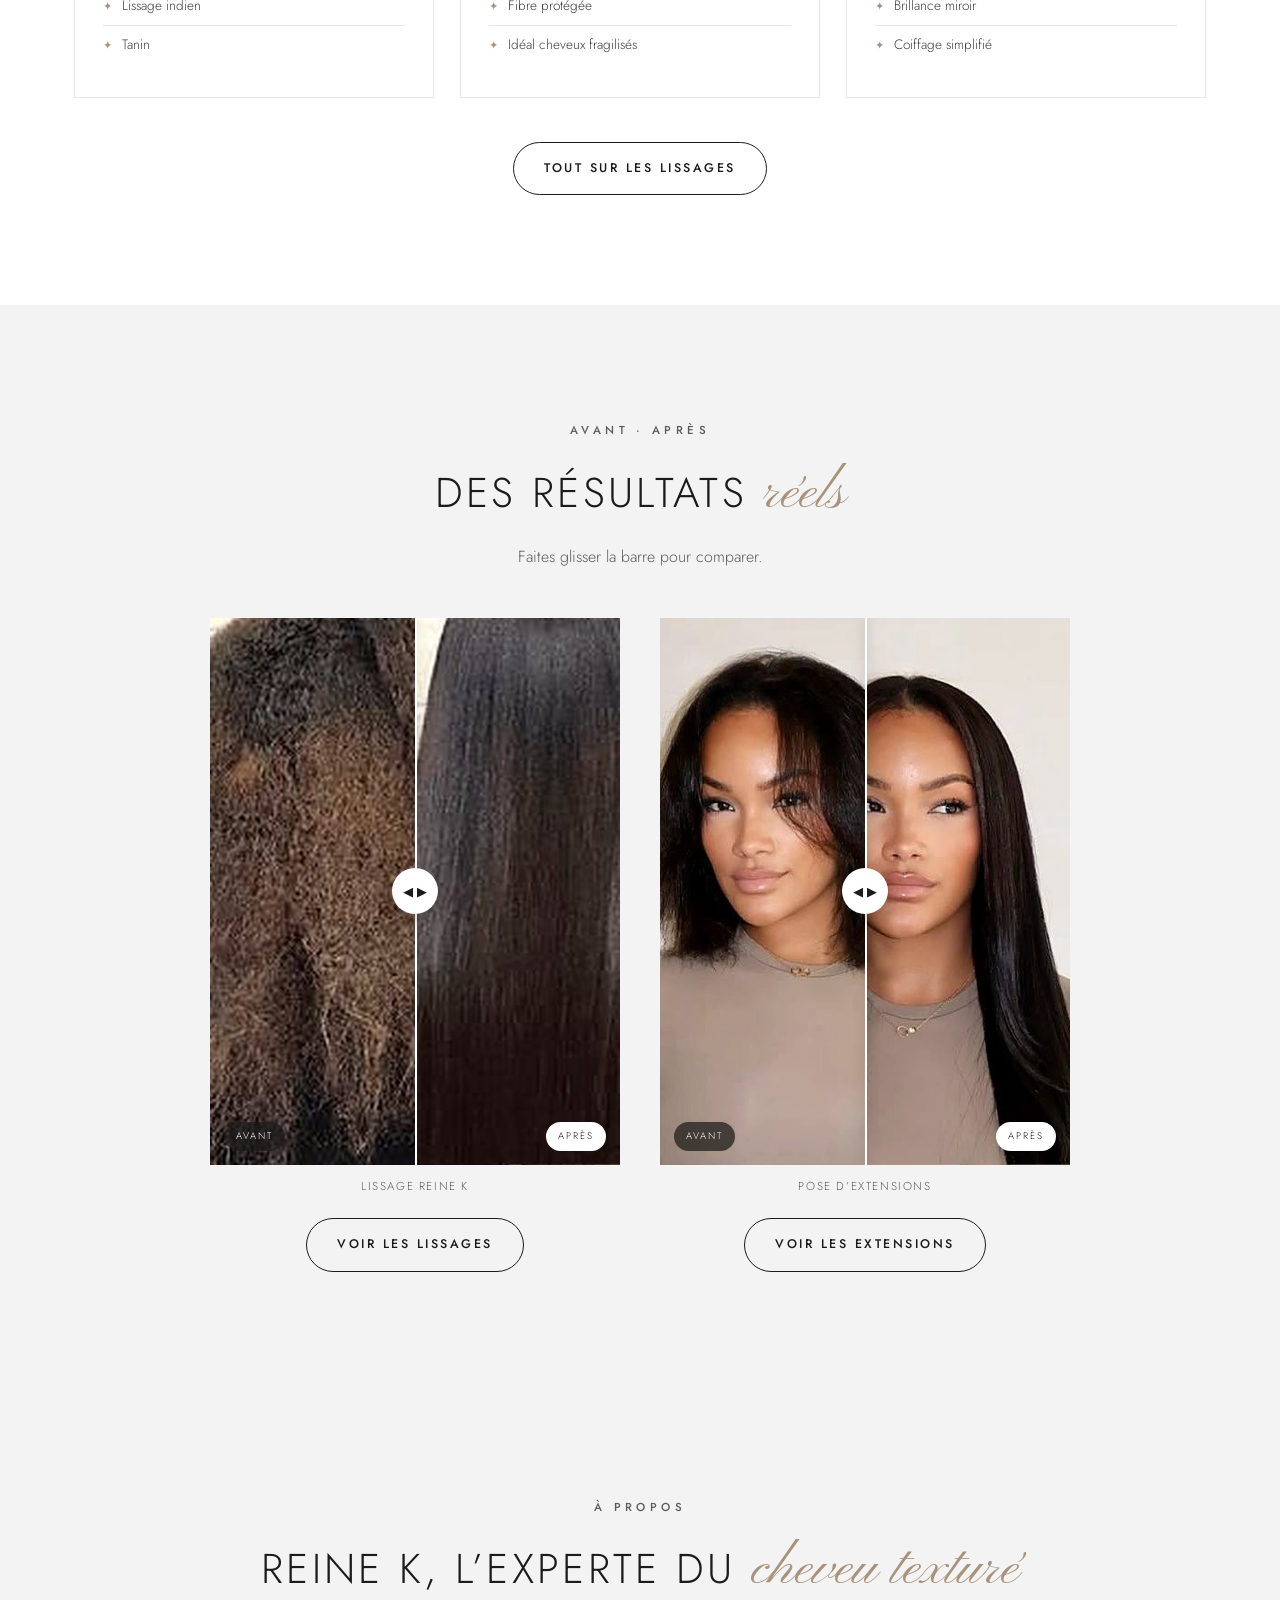
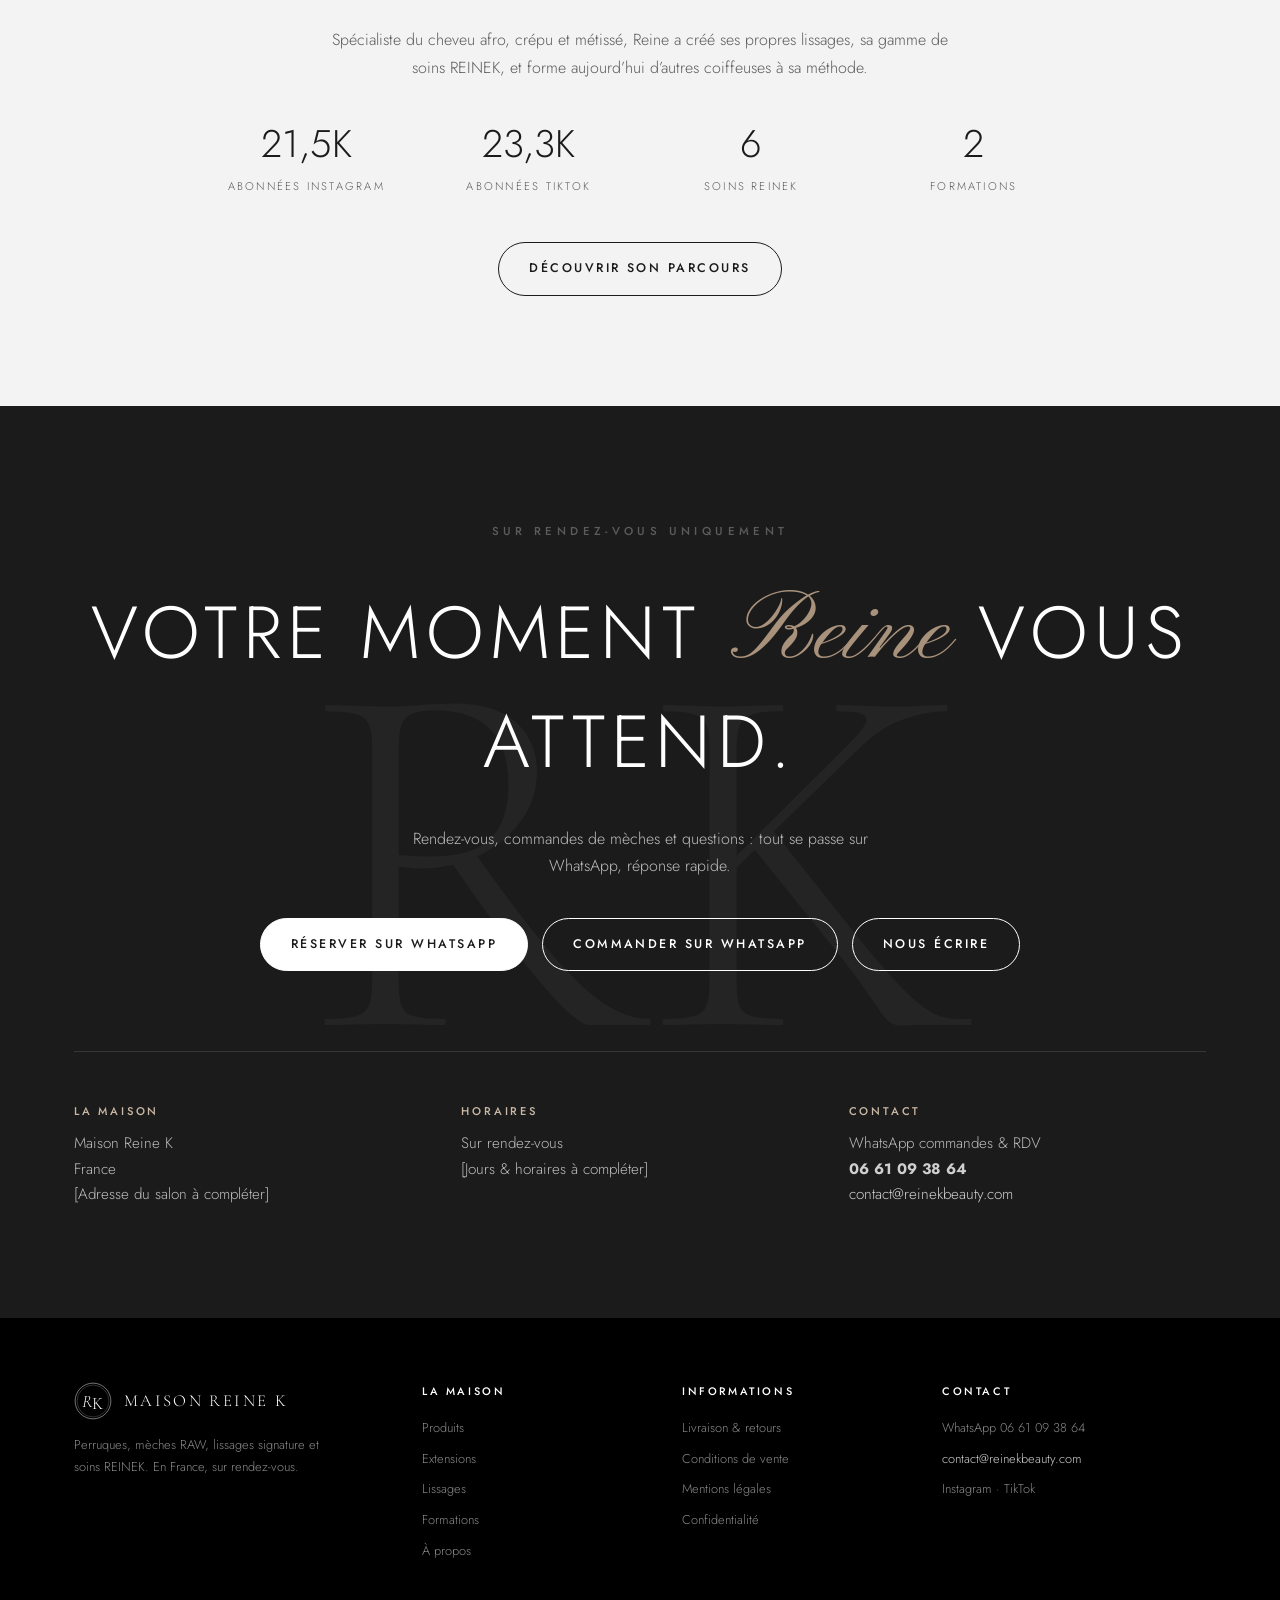
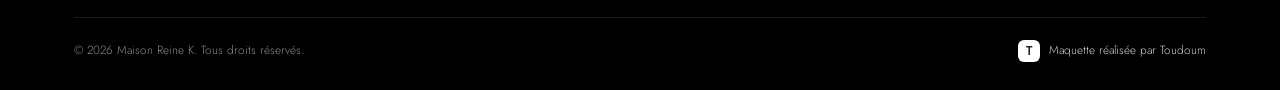
==== commit bb3db47b: "Add files via upload" ====
--- a/index.html
+++ b/index.html
@@ -33,7 +33,7 @@
       <span class="logo-txt">Maison Reine K<small>Beauty & Care</small></span>
     </a>
     <ul class="menu" id="menu">
-      <li><a href="boutique.html">Boutique</a></li>
+      <li><a href="boutique.html">Produits</a></li>
       <li><a href="extensions.html">Extensions</a></li>
       <li><a href="lissages.html">Lissages</a></li>
       <li><a href="formations.html">Formations</a></li>
@@ -59,7 +59,7 @@
       <p>Perruques et extensions en cheveux naturels RAW, posées sur mesure au salon. Lissages signature et soins REINEK, en France.</p>
       <div class="ctas">
         <a href="https://wa.me/33661093864?text=Bonjour%20Maison%20Reine%20K%2C%20je%20souhaite%20prendre%20rendez-vous." class="btn btn-or" target="_blank" rel="noopener">Réserver sur WhatsApp</a>
-        <a href="boutique.html" class="btn btn-ligne">Voir la boutique</a>
+        <a href="boutique.html" class="btn btn-ligne">Voir les produits</a>
       </div>
       <div class="hero-meta">
         <div><b>45K+</b><span>Queens nous suivent</span></div>
@@ -84,12 +84,12 @@
     <div class="titre-bloc rev"><span class="eyebrow">La Maison</span><h2>Quatre univers, <em>une exigence</em></h2></div>
     <div class="univers-grille">
       <a href="boutique.html" class="ucarte rev">
-        <div class="visuel"><img src="img/meches-raw.jpg" alt="Boutique" loading="lazy" style="object-position:50% 45%"></div>
-        <div class="txt"><span class="num">01</span><h3>Boutique</h3><p>Mèches RAW et les 6 soins REINEK, livrés chez vous.</p><span class="voir">Commander →</span></div>
+        <div class="visuel"><img src="img/curl-therapy-rouge.jpg" alt="Produits" loading="lazy" style="object-position:50% 50%"></div>
+        <div class="txt"><span class="num">01</span><h3>Produits</h3><p>Les 6 soins REINEK, livrés chez vous.</p><span class="voir">Commander →</span></div>
       </a>
       <a href="extensions.html" class="ucarte rev">
         <div class="visuel"><img src="img/avant-apres-volume.jpg" alt="Extensions" loading="lazy" style="object-position:50% 30%"></div>
-        <div class="txt"><span class="num">02</span><h3>Extensions</h3><p>Tissage, tape-in, i-tips et pose de perruque.</p><span class="voir">Découvrir →</span></div>
+        <div class="txt"><span class="num">02</span><h3>Extensions</h3><p>Mèches RAW, tissage, tape-in et perruques.</p><span class="voir">Découvrir →</span></div>
       </a>
       <a href="lissages.html" class="ucarte rev">
         <div class="visuel"><img src="img/avant-apres-lissage.jpg" alt="Lissages" loading="lazy" style="object-position:50% 45%"></div>
@@ -111,19 +111,15 @@
       <h2>Des longueurs que l’on <em>ne devine pas</em></h2>
       <p>Vos mèches RAW sont posées au salon avec la Méthode USA, pour un résultat naturel et confortable.</p>
       <ul class="points"><li>Tissage, closure, tape-in, i-tips, nano rings</li><li>Perruques V part, U part et wigs install</li><li>Lot de 2 bundles double drawn, de 150 à 470 €</li></ul>
-      <div class="ctas"><a href="extensions.html" class="btn btn-or">Voir les extensions</a><a href="boutique.html#tarifs" class="btn btn-sombre">Commander mes mèches</a></div>
+      <div class="ctas"><a href="extensions.html" class="btn btn-or">Voir les extensions</a><a href="extensions.html#tarifs" class="btn btn-sombre">Commander mes mèches</a></div>
     </div>
   </div>
 </section>
 
 <section class="vedettes" id="boutique">
   <div class="wrap">
-    <div class="titre-bloc rev"><span class="eyebrow">La Boutique</span><h2>Les <em>incontournables</em></h2><p style="max-width:600px;margin:14px auto 0">Livraison en Europe, aux États-Unis et au Canada.</p></div>
+    <div class="titre-bloc rev"><span class="eyebrow">Nos produits</span><h2>Les <em>incontournables</em></h2><p style="max-width:600px;margin:14px auto 0">Livraison en Europe, aux États-Unis et au Canada.</p></div>
     <div class="gamme gamme-4 vedettes-grille">
-      <article class="produit rev">
-        <div class="visuel"><img src="img/meches-raw.jpg" alt="Mèches RAW double drawn" loading="lazy" style="object-fit:cover;padding:0;object-position:50% 45%"></div>
-        <div class="corps"><h3>Mèches RAW</h3><span class="ing">Lot de 2 bundles · 10″ à 30″</span><span class="prix-produit">Dès 150 €</span><a href="boutique.html#tarifs" class="btn btn-ajout">Choisir ma longueur</a></div>
-      </article>
       <article class="produit rev">
         <div class="visuel"><img src="img/serum-elixir.jpg" alt="Sérum Élixir Reine K" loading="lazy" style="object-position:50% 50%"></div>
         <div class="corps"><h3>Sérum Élixir</h3><span class="ing">Collagène · Ricin · Argan</span><span class="prix-produit">24 €</span><button type="button" class="btn btn-ajout" data-ajout data-id="serum-elixir" data-nom="Sérum Élixir" data-var="Collagène · Ricin · Argan" data-prix="24" data-img="img/serum-elixir.jpg" data-contenu="1">Ajouter au panier</button></div>
@@ -136,8 +132,12 @@
         <div class="visuel"><img src="img/curl-therapy-rouge.jpg" alt="Curl Therapy Figue de barbarie Reine K" loading="lazy" style="object-position:50% 50%"></div>
         <div class="corps"><h3>Curl Therapy Figue de barbarie</h3><span class="ing">Shampoing + masque</span><span class="prix-produit">42 €</span><button type="button" class="btn btn-ajout" data-ajout data-id="curl-therapy-figue" data-nom="Curl Therapy Figue de barbarie" data-var="Shampoing + masque" data-prix="42" data-img="img/curl-therapy-rouge.jpg" data-contenu="1">Ajouter au panier</button></div>
       </article>
-    </div>
-    <p class="suite rev"><a href="boutique.html" class="btn btn-sombre">Voir toute la boutique</a></p>
+      <article class="produit rev">
+        <div class="visuel"><img src="img/chrono-liss.jpg" alt="Kit de lissage Chrono Liss Reine K" loading="lazy" style="object-position:50% 50%"></div>
+        <div class="corps"><h3>Kit de lissage Chrono Liss</h3><span class="ing">Entretien du lissage</span><span class="prix-produit">39 €</span><button type="button" class="btn btn-ajout" data-ajout data-id="kit-lissage" data-nom="Kit de lissage Chrono Liss" data-var="Entretien du lissage" data-prix="39" data-img="img/chrono-liss.jpg" data-contenu="1">Ajouter au panier</button></div>
+      </article>
+    </div>
+    <p class="suite rev"><a href="boutique.html" class="btn btn-sombre">Voir tous les produits</a></p>
   </div>
 </section>
 
@@ -243,7 +243,7 @@
       <div>
         <h4>La Maison</h4>
         <ul>
-          <li><a href="boutique.html">Boutique</a></li>
+          <li><a href="boutique.html">Produits</a></li>
           <li><a href="extensions.html">Extensions</a></li>
           <li><a href="lissages.html">Lissages</a></li>
           <li><a href="formations.html">Formations</a></li>
@@ -296,7 +296,7 @@
 <div class="paiement" id="paiement" aria-hidden="true">
   <div class="pay-grille" id="pay-form">
     <div class="pay-gauche">
-      <button class="pay-retour" id="pay-retour">← Retour à la boutique</button>
+      <button class="pay-retour" id="pay-retour">← Retour au site</button>
       <div class="pay-marchand">Maison Reine K</div>
       <div class="pay-total" id="pay-total">0,00 €</div>
       <div id="pay-items"></div>
--- a/css/style.css
+++ b/css/style.css
@@ -557,7 +557,7 @@
 .pt-txt{display:flex;flex-direction:column;justify-content:center;padding:150px 60px 70px max(24px,calc((100vw - 1180px)/2 + 24px))}
 .page-tete.avec-photo p{margin:0;max-width:440px}
 .page-tete.avec-photo .fil{margin-bottom:6px}
-.pt-grille .visuel{min-height:100%}
+.pt-grille .visuel{min-height:100%;background:#fff}
 @media (max-width:960px){
   .pt-grille{grid-template-columns:1fr;min-height:0}
   .pt-txt{padding:120px 24px 40px}
@@ -749,6 +749,29 @@
 .routine .gamme .produit{border:1px solid #e7e7e7}
 .etapes-grille.quatre{grid-template-columns:repeat(4,1fr)}
 .lissages-accueil .suite,.fiches+.suite{margin-top:44px}
+/* Tablette et téléphone : les photos basse définition ne sont jamais agrandies en pleine largeur */
+@media (max-width:960px){
+  .lissages{grid-template-columns:repeat(3,1fr);gap:14px}
+  .carte-l .corps{padding:20px 16px 22px}
+  .carte-l h3{font-size:1.25rem}
+  .pousse figure{max-width:420px;margin:0 auto}
+  .formations-grille{grid-template-columns:1fr 1fr}
+  .formation-carte{grid-template-columns:1fr}
+  .formation-carte .visuel{min-height:260px}
+  .pt-grille{grid-template-columns:1fr 1fr;min-height:380px}
+  .pt-txt{padding:120px 24px 40px}
+  .pt-grille .visuel{height:auto;min-height:100%}
+}
+@media (max-width:700px){
+  .lissages{grid-template-columns:1fr}
+  .formations-grille{grid-template-columns:1fr}
+  .formation-carte{grid-template-columns:36% 1fr}
+  .formation-carte .visuel{min-height:100%}
+  .carte-l{display:grid;grid-template-columns:36% 1fr}
+  .carte-l .visuel{aspect-ratio:auto;min-height:100%}
+  .pt-grille{grid-template-columns:1fr;min-height:0}
+  .pt-grille .visuel{height:340px;min-height:0}
+}
 @media (max-width:960px){
   .volet{grid-template-columns:1fr;gap:36px}
   .volet.inverse>.volet-img{order:0}
